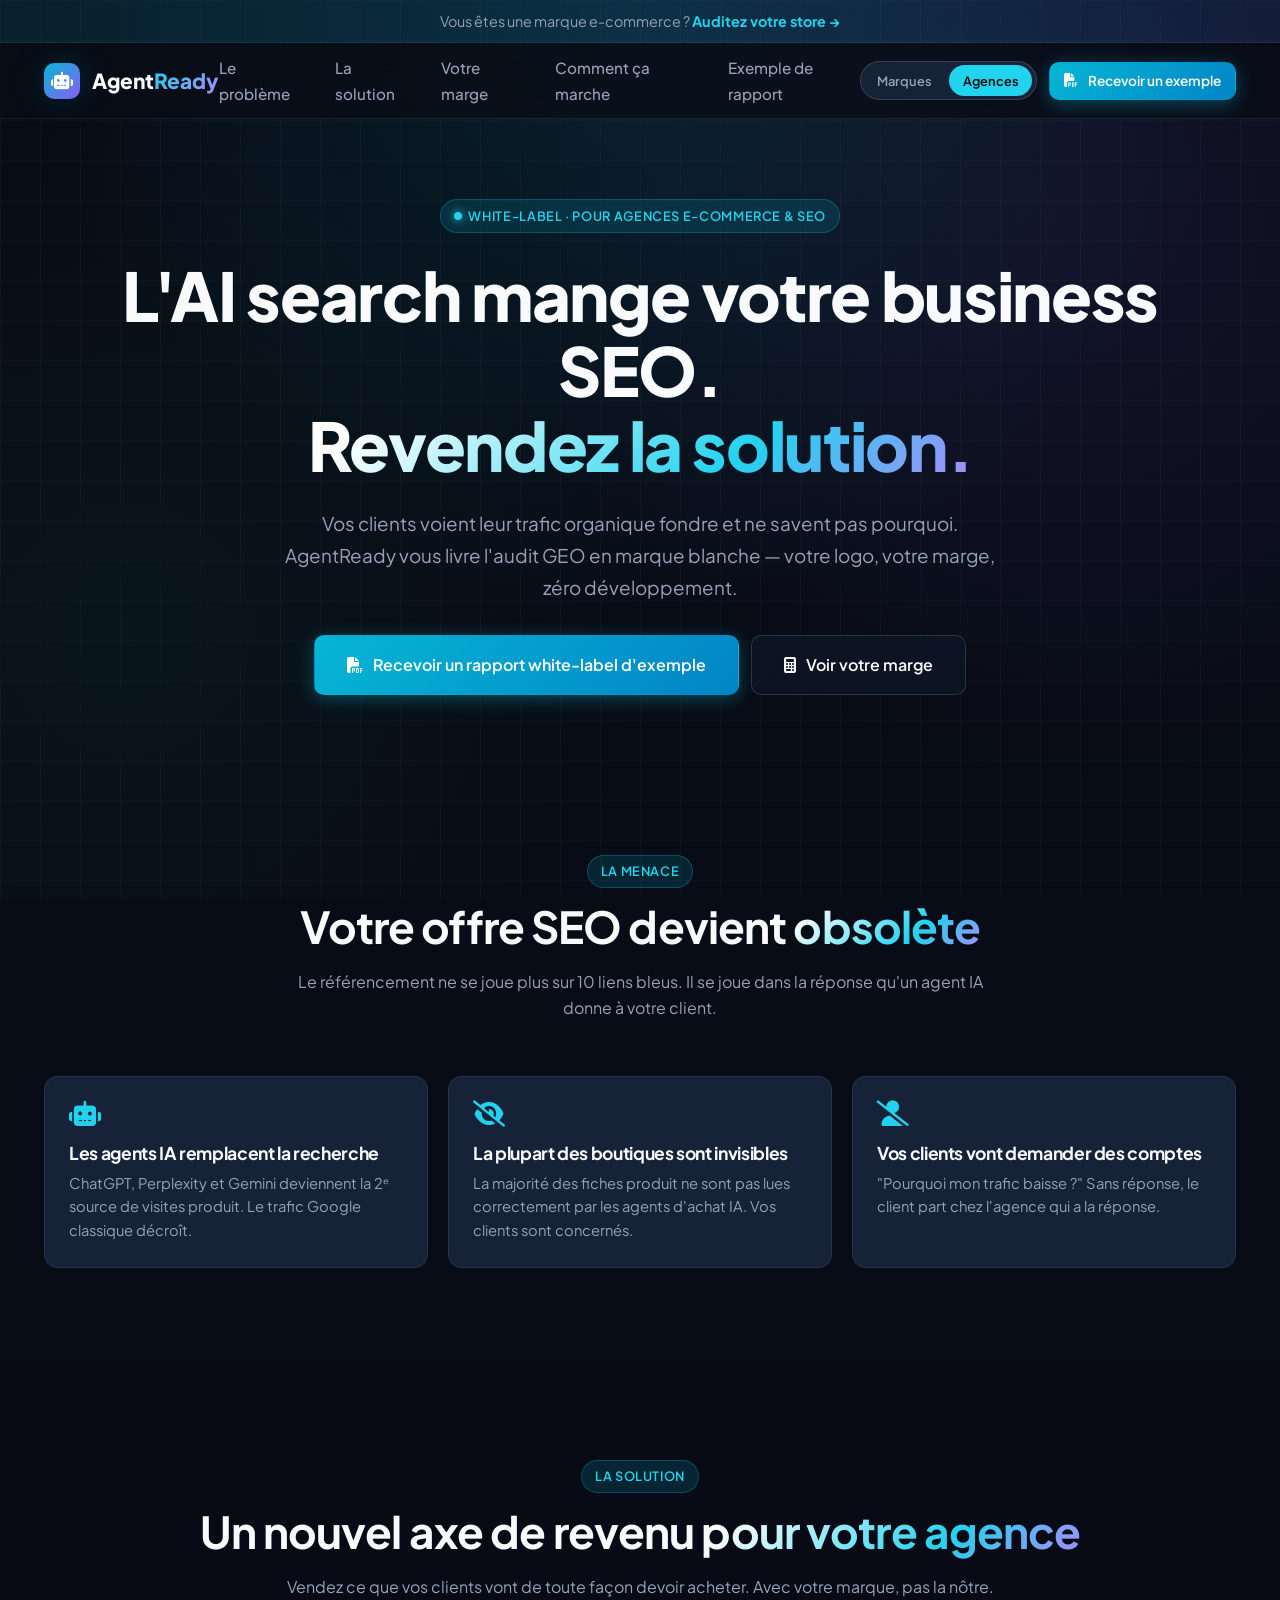
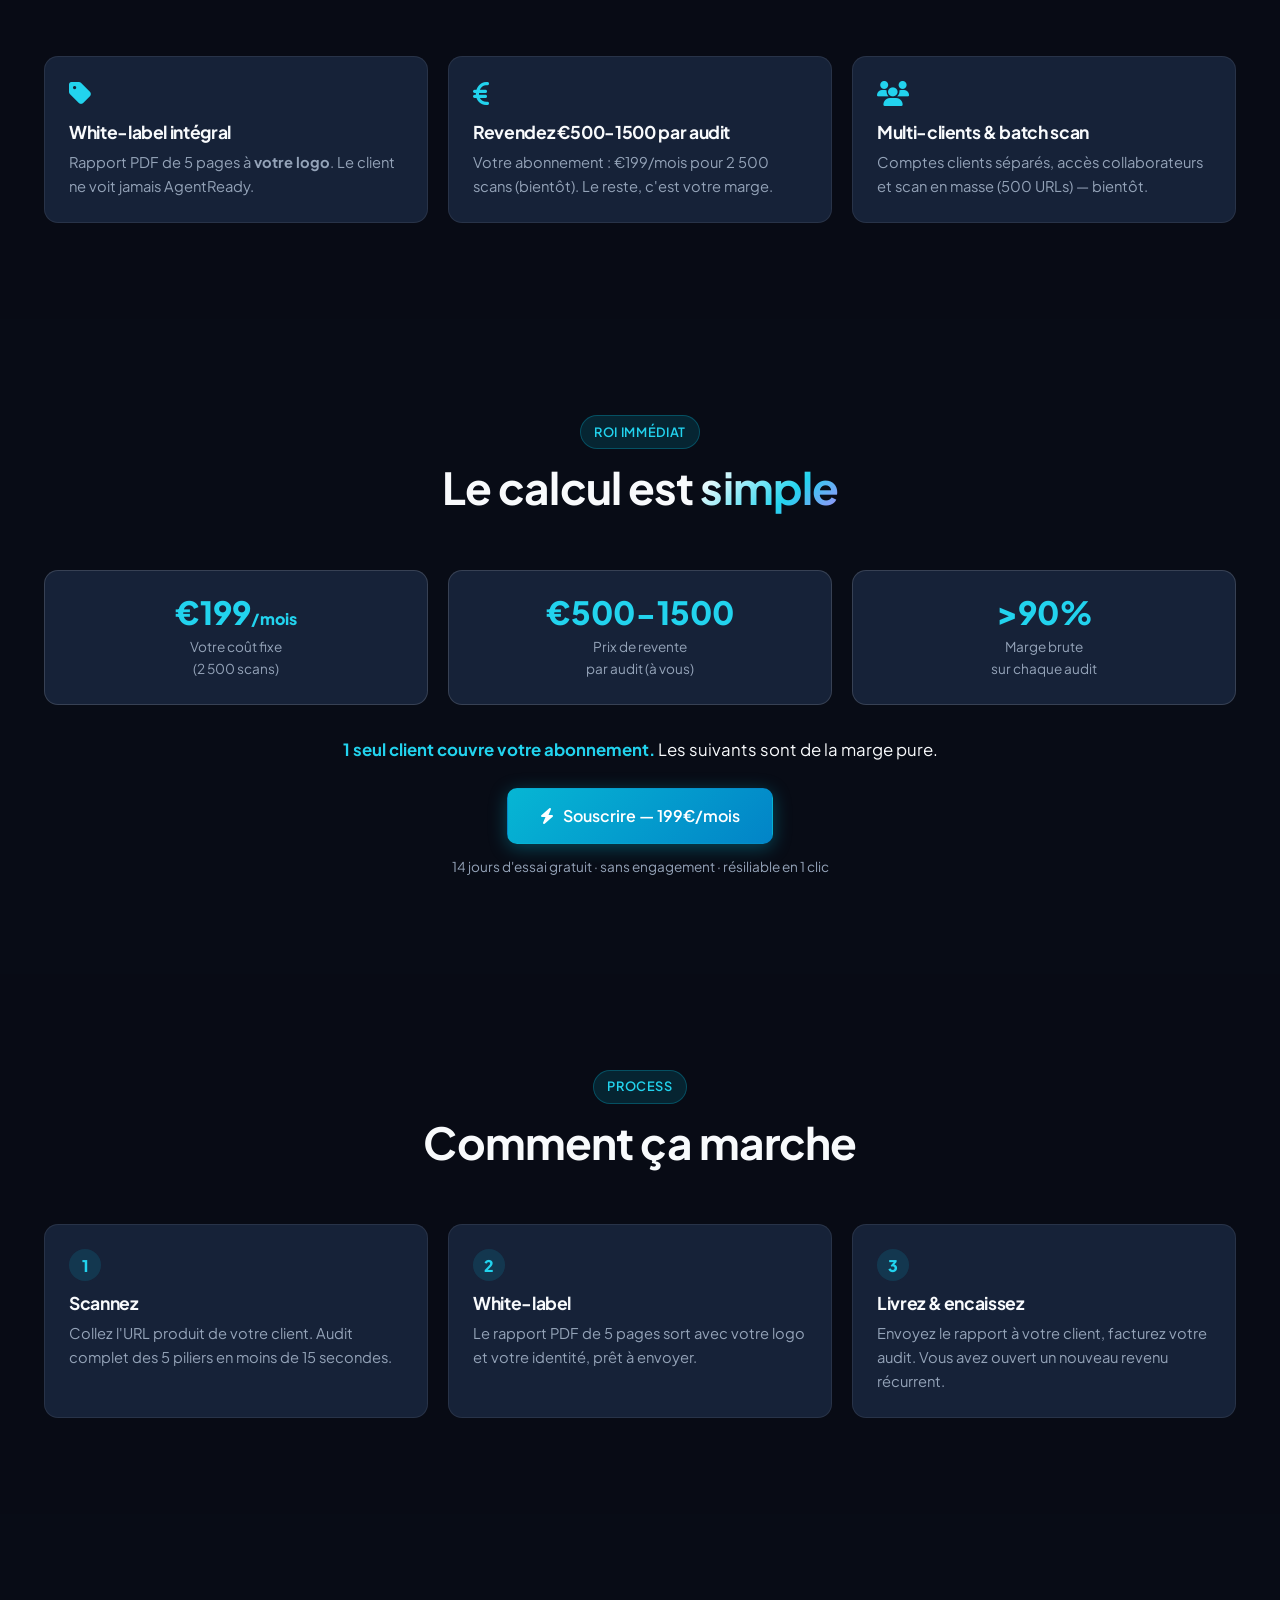
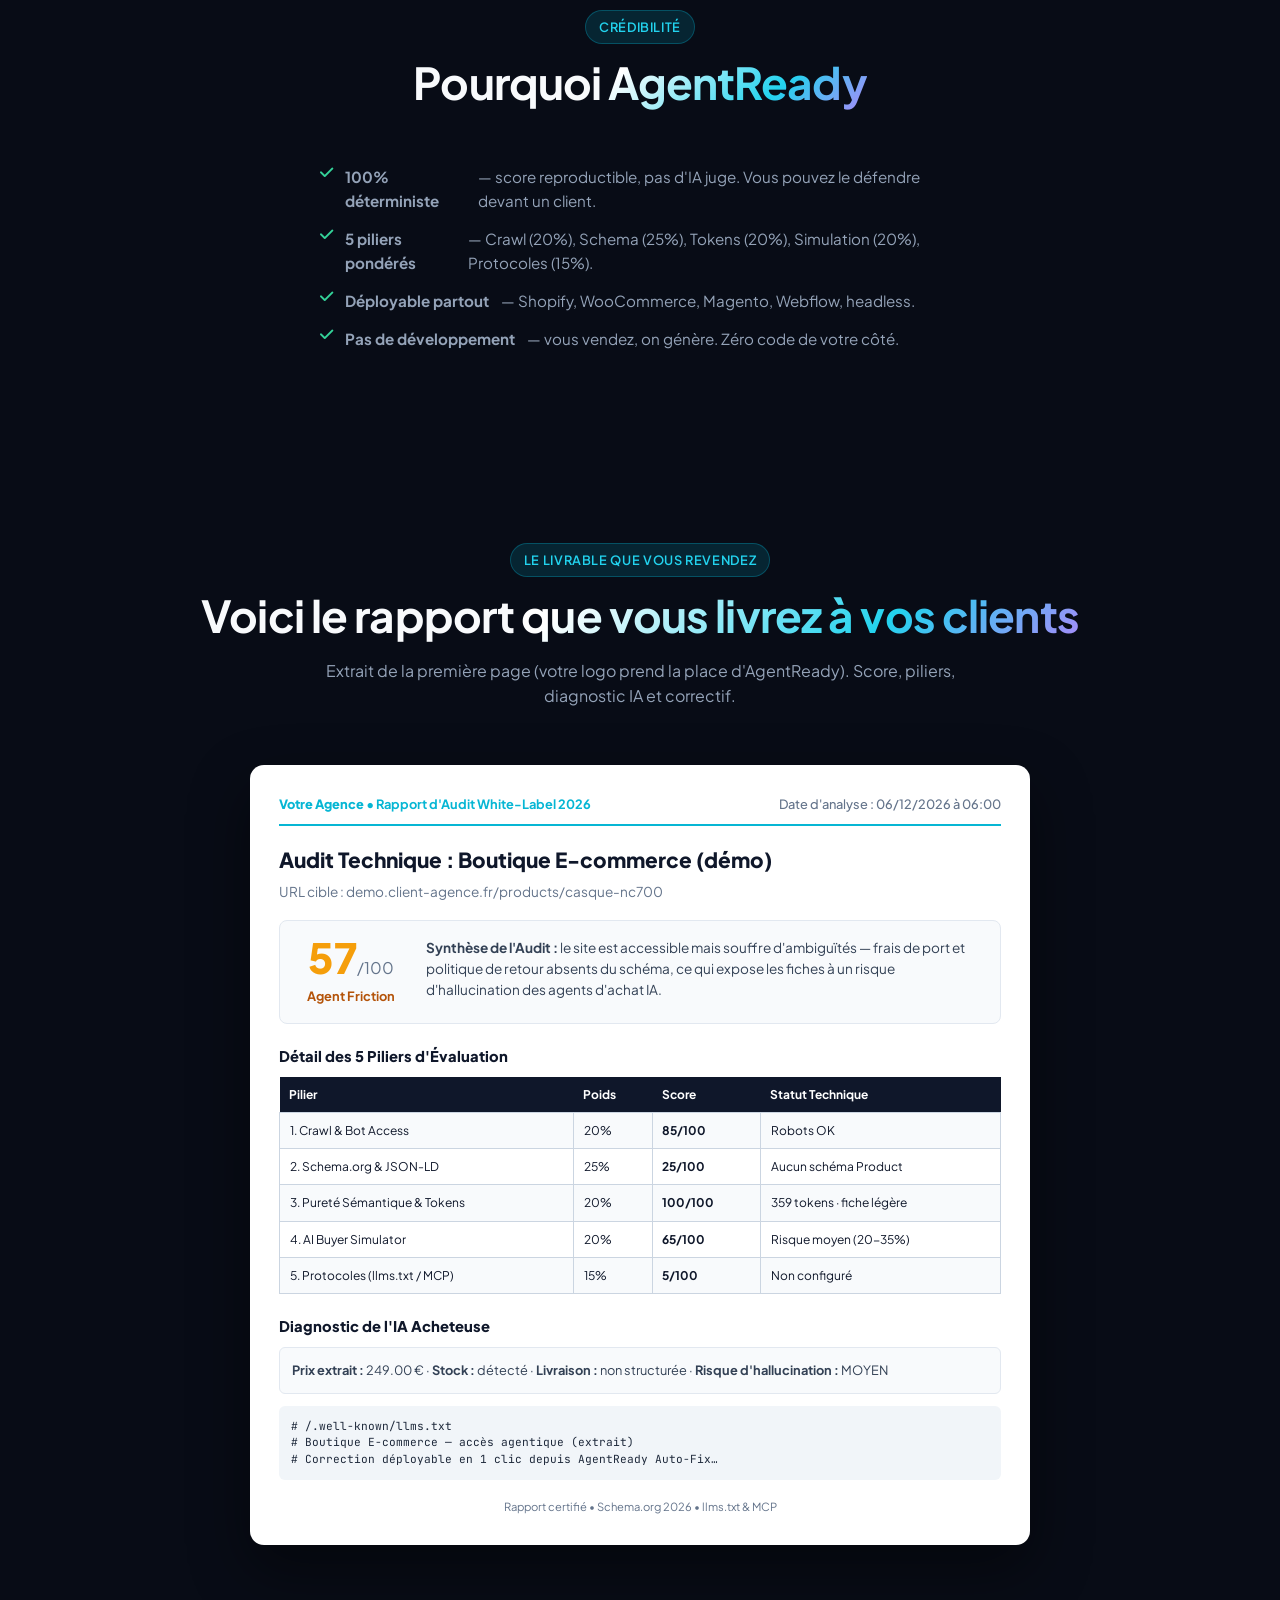
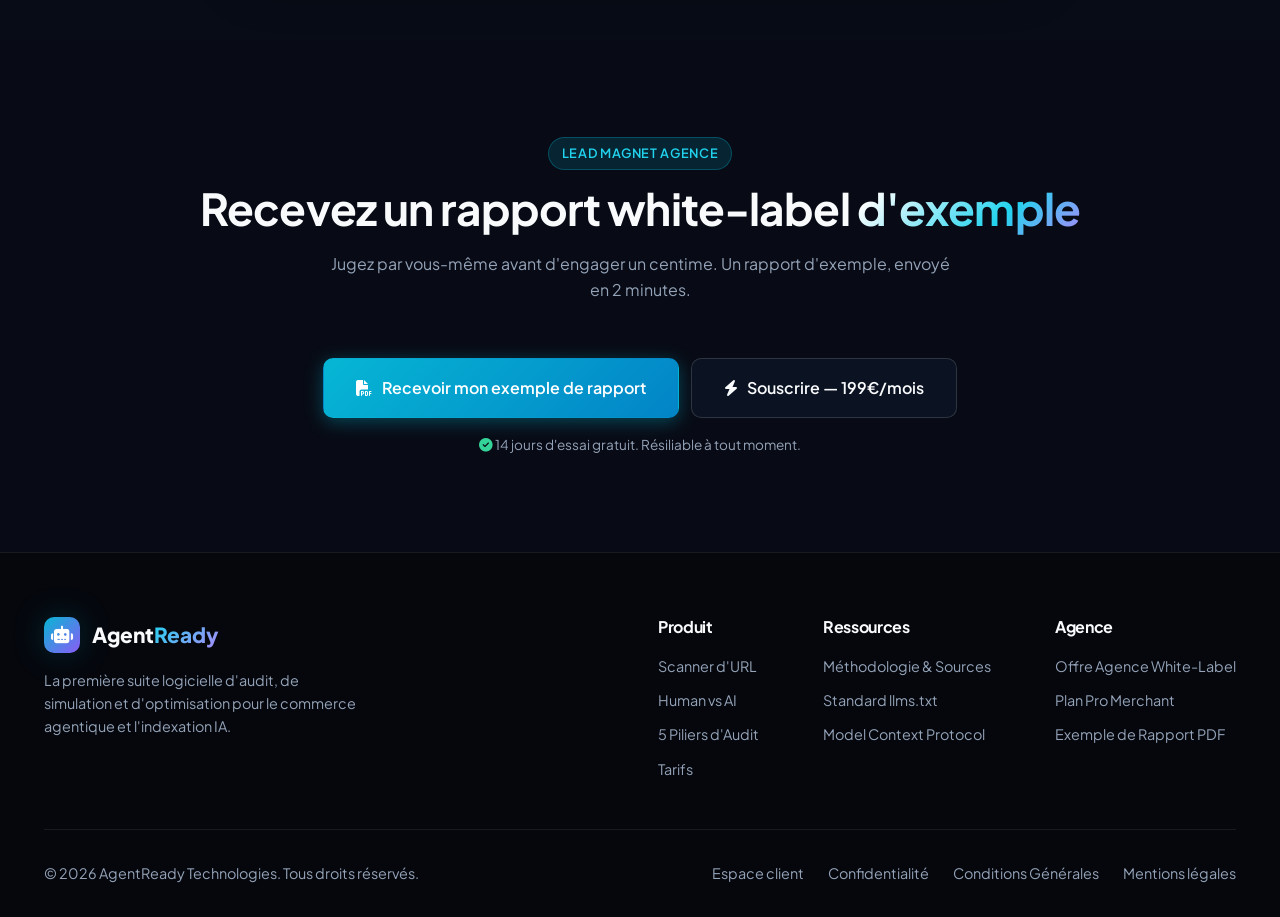
==== agencies.html @ 876ae9cd "fix(security): DASH_SECRET sans défaut en dur + garde 503 dashboard - Supprime le fallback 'agentrea" ====
<!DOCTYPE html>
<html lang="fr">
<head>
  <meta charset="UTF-8">
  <link rel="icon" type="image/svg+xml" href="/favicon.ico">
  <meta name="viewport" content="width=device-width, initial-scale=1.0">
  <title>AgentReady pour Agences 🤝 | Audit GEO White-Label à Revendre</title>
  <meta name="description" content="Revendez un audit GEO/AEO en marque blanche à vos clients e-commerce. Votre logo, votre marge. Répondez à la menace de l'AI search sur votre business SEO. 100% déterministe.">

  <!-- OpenGraph / Social -->
  <meta property="og:type" content="website">
  <meta property="og:title" content="AgentReady pour Agences | Audit GEO White-Label">
  <meta property="og:description" content="Un nouvel axe de revenu pour votre agence : l'audit GEO en marque blanche à revendre €500-1500 par client.">

  <!-- Preconnect & Fonts -->
  <link rel="preconnect" href="https://fonts.googleapis.com">
  <link rel="preconnect" href="https://fonts.gstatic.com" crossorigin>
  <link rel="preconnect" href="https://cdnjs.cloudflare.com">
  <link rel="preload" as="style" href="https://fonts.googleapis.com/css2?family=JetBrains+Mono:wght@400;500;600&family=Plus+Jakarta+Sans:wght@400;500;600;700;800&display=swap">
  <link rel="stylesheet" href="https://fonts.googleapis.com/css2?family=JetBrains+Mono:wght@400;500;600&family=Plus+Jakarta+Sans:wght@400;500;600;700;800&display=swap">

  <!-- FontAwesome -->
  <link rel="stylesheet" href="https://cdnjs.cloudflare.com/ajax/libs/font-awesome/6.5.1/css/all.min.css" crossorigin="anonymous">

  <!-- Stylesheets -->
  <link rel="stylesheet" href="css/design-system.css">
  <link rel="stylesheet" href="css/components.css">
  <link rel="stylesheet" href="css/animations.css">

  <!-- Analytics Plausible (mesure d'audience anonyme, sans cookie) — remplacez le domaine par le vôtre -->
  <script defer data-domain="agentready.io" src="https://plausible.io/js/script.js"></script>
</head>
<body>

  <div class="bg-grid-pattern" aria-hidden="true"></div>

  <!-- Cross banner -->
  <div class="cross-banner">
    Vous êtes une marque e-commerce ? <a href="/">Auditez votre store →</a>
  </div>

  <!-- ======================================================================
       NAVIGATION BAR
       ====================================================================== -->
  <header class="navbar">
    <div class="container">
      <a href="/" class="nav-brand">
        <div class="brand-icon">
          <i class="fas fa-robot"></i>
        </div>
        <span>Agent<span class="gradient-text-glow">Ready</span></span>
      </a>

      <nav>
        <ul class="nav-menu" id="main-nav-menu">
          <li><a href="#probleme" class="nav-link">Le problème</a></li>
          <li><a href="#solution" class="nav-link">La solution</a></li>
          <li><a href="#marge" class="nav-link">Votre marge</a></li>
          <li><a href="#comment" class="nav-link">Comment ça marche</a></li>
          <li><a href="#cta" class="nav-link">Exemple de rapport</a></li>
        </ul>
      </nav>

      <div class="nav-cta-group" style="display: flex; gap: 0.75rem; align-items: center;">
        <div class="audience-switch" aria-label="Changer d'audience">
          <a href="/">Marques</a>
          <a href="/agences" class="active">Agences</a>
        </div>
        <a href="#cta" class="btn btn-primary btn-sm">
          <i class="fas fa-file-pdf"></i> Recevoir un exemple
        </a>
      </div>
    </div>
  </header>

  <!-- ======================================================================
       HERO
       ====================================================================== -->
  <section class="section hero-section" id="top">
    <div class="container" style="text-align: center;">
      <div class="hero-pill-wrapper animate-fade-in">
        <span class="badge badge-cyan">
          <span class="pulse-dot"></span> White-Label · Pour Agences E-Commerce &amp; SEO
        </span>
      </div>

      <h1 class="hero-title animate-slide-up">
        L'AI search mange votre business SEO.<br>
        <span class="gradient-text">Revendez la solution.</span>
      </h1>

      <p class="lead animate-fade-in" style="max-width: 720px; margin-left: auto; margin-right: auto;">
        Vos clients voient leur trafic organique fondre et ne savent pas pourquoi. AgentReady vous livre l'audit GEO en marque blanche — votre logo, votre marge, zéro développement.
      </p>

      <div style="margin-top: 2rem; display: flex; justify-content: center; gap: 0.75rem; flex-wrap: wrap;">
        <a href="#cta" class="btn btn-primary btn-lg trigger-pdf-modal" style="font-size: 1rem; padding: 1rem 2rem;">
          <i class="fas fa-file-pdf"></i> Recevoir un rapport white-label d'exemple
        </a>
        <a href="#marge" class="btn btn-secondary btn-lg" style="font-size: 1rem; padding: 1rem 2rem;">
          <i class="fas fa-calculator"></i> Voir votre marge
        </a>
      </div>
    </div>
  </section>

  <!-- ======================================================================
       LE PROBLÈME
       ====================================================================== -->
  <section class="section" id="probleme">
    <div class="container">
      <div class="section-header">
        <span class="badge badge-cyan">La menace</span>
        <h2 class="section-title">Votre offre SEO devient <span class="gradient-text">obsolète</span></h2>
        <p class="section-subtitle" style="color: var(--text-secondary); max-width: 720px; margin-left: auto; margin-right: auto;">
          Le référencement ne se joue plus sur 10 liens bleus. Il se joue dans la réponse qu'un agent IA donne à votre client.
        </p>
      </div>

      <div class="steps-grid">
        <div class="step-card">
          <i class="fas fa-robot" style="font-size: 1.6rem; color: var(--cyan-400); margin-bottom: 1rem;"></i>
          <h3 style="font-size: 1.1rem; margin-bottom: 0.5rem;">Les agents IA remplacent la recherche</h3>
          <p style="color: var(--text-secondary); font-size: 0.92rem; line-height: 1.6;">ChatGPT, Perplexity et Gemini deviennent la 2ᵉ source de visites produit. Le trafic Google classique décroît.</p>
        </div>
        <div class="step-card">
          <i class="fas fa-eye-slash" style="font-size: 1.6rem; color: var(--cyan-400); margin-bottom: 1rem;"></i>
          <h3 style="font-size: 1.1rem; margin-bottom: 0.5rem;">La plupart des boutiques sont invisibles</h3>
          <p style="color: var(--text-secondary); font-size: 0.92rem; line-height: 1.6;">La majorité des fiches produit ne sont pas lues correctement par les agents d'achat IA. Vos clients sont concernés.</p>
        </div>
        <div class="step-card">
          <i class="fas fa-user-slash" style="font-size: 1.6rem; color: var(--cyan-400); margin-bottom: 1rem;"></i>
          <h3 style="font-size: 1.1rem; margin-bottom: 0.5rem;">Vos clients vont demander des comptes</h3>
          <p style="color: var(--text-secondary); font-size: 0.92rem; line-height: 1.6;">"Pourquoi mon trafic baisse ?" Sans réponse, le client part chez l'agence qui a la réponse.</p>
        </div>
      </div>
    </div>
  </section>

  <!-- ======================================================================
       LA SOLUTION
       ====================================================================== -->
  <section class="section" id="solution" style="background: rgba(8, 12, 22, 0.4);">
    <div class="container">
      <div class="section-header">
        <span class="badge badge-cyan">La solution</span>
        <h2 class="section-title">Un nouvel axe de revenu <span class="gradient-text">pour votre agence</span></h2>
        <p class="section-subtitle" style="color: var(--text-secondary); max-width: 720px; margin-left: auto; margin-right: auto;">
          Vendez ce que vos clients vont de toute façon devoir acheter. Avec votre marque, pas la nôtre.
        </p>
      </div>

      <div class="steps-grid">
        <div class="step-card">
          <i class="fas fa-tag" style="font-size: 1.6rem; color: var(--cyan-400); margin-bottom: 1rem;"></i>
          <h3 style="font-size: 1.1rem; margin-bottom: 0.5rem;">White-label intégral</h3>
          <p style="color: var(--text-secondary); font-size: 0.92rem; line-height: 1.6;">Rapport PDF de 5 pages à <strong>votre logo</strong>. Le client ne voit jamais AgentReady.</p>
        </div>
        <div class="step-card">
          <i class="fas fa-euro-sign" style="font-size: 1.6rem; color: var(--cyan-400); margin-bottom: 1rem;"></i>
          <h3 style="font-size: 1.1rem; margin-bottom: 0.5rem;">Revendez €500-1500 par audit</h3>
          <p style="color: var(--text-secondary); font-size: 0.92rem; line-height: 1.6;">Votre abonnement : €199/mois pour 2 500 scans (bientôt). Le reste, c'est votre marge.</p>
        </div>
        <div class="step-card">
          <i class="fas fa-users" style="font-size: 1.6rem; color: var(--cyan-400); margin-bottom: 1rem;"></i>
          <h3 style="font-size: 1.1rem; margin-bottom: 0.5rem;">Multi-clients &amp; batch scan</h3>
          <p style="color: var(--text-secondary); font-size: 0.92rem; line-height: 1.6;">Comptes clients séparés, accès collaborateurs et scan en masse (500 URLs) — bientôt.</p>
        </div>
      </div>
    </div>
  </section>

  <!-- ======================================================================
       VOTRE MARGE (calcul chiffré)
       ====================================================================== -->
  <section class="section" id="marge">
    <div class="container">
      <div class="section-header">
        <span class="badge badge-cyan">ROI immédiat</span>
        <h2 class="section-title">Le calcul est <span class="gradient-text">simple</span></h2>
      </div>

      <div class="margin-grid">
        <div class="margin-card">
          <div class="margin-value">€199<span style="font-size: 1rem;">/mois</span></div>
          <div class="margin-label">Votre coût fixe<br>(2 500 scans)</div>
        </div>
        <div class="margin-card">
          <div class="margin-value">€500-1500</div>
          <div class="margin-label">Prix de revente<br>par audit (à vous)</div>
        </div>
        <div class="margin-card">
          <div class="margin-value">&gt;90%</div>
          <div class="margin-label">Marge brute<br>sur chaque audit</div>
        </div>
      </div>

      <p style="text-align: center; margin-top: 2rem; font-size: 1.05rem; color: var(--text-primary);">
        <strong style="color: var(--cyan-400);">1 seul client couvre votre abonnement.</strong> Les suivants sont de la marge pure.
      </p>

      <div style="text-align: center; margin-top: 1.5rem;">
        <a href="https://buy.stripe.com/4gM8wQa0te9cdQQ3hpco004" class="btn btn-primary btn-lg" style="font-size: 1rem; padding: 0.9rem 2rem;">
          <i class="fas fa-bolt"></i> Souscrire — 199€/mois
        </a>
        <p style="color: var(--text-muted); font-size: 0.85rem; margin-top: 0.75rem;">14 jours d'essai gratuit · sans engagement · résiliable en 1 clic</p>
      </div>
    </div>
  </section>

  <!-- ======================================================================
       COMMENT ÇA MARCHE
       ====================================================================== -->
  <section class="section" id="comment" style="background: rgba(8, 12, 22, 0.4);">
    <div class="container">
      <div class="section-header">
        <span class="badge badge-cyan">Process</span>
        <h2 class="section-title">Comment ça marche</h2>
      </div>

      <div class="steps-grid">
        <div class="step-card">
          <div class="step-num">1</div>
          <h3 style="font-size: 1.1rem; margin-bottom: 0.5rem;">Scannez</h3>
          <p style="color: var(--text-secondary); font-size: 0.92rem; line-height: 1.6;">Collez l'URL produit de votre client. Audit complet des 5 piliers en moins de 15 secondes.</p>
        </div>
        <div class="step-card">
          <div class="step-num">2</div>
          <h3 style="font-size: 1.1rem; margin-bottom: 0.5rem;">White-label</h3>
          <p style="color: var(--text-secondary); font-size: 0.92rem; line-height: 1.6;">Le rapport PDF de 5 pages sort avec votre logo et votre identité, prêt à envoyer.</p>
        </div>
        <div class="step-card">
          <div class="step-num">3</div>
          <h3 style="font-size: 1.1rem; margin-bottom: 0.5rem;">Livrez &amp; encaissez</h3>
          <p style="color: var(--text-secondary); font-size: 0.92rem; line-height: 1.6;">Envoyez le rapport à votre client, facturez votre audit. Vous avez ouvert un nouveau revenu récurrent.</p>
        </div>
      </div>
    </div>
  </section>

  <!-- ======================================================================
       POURQUOI AGENTREADY
       ====================================================================== -->
  <section class="section" id="pourquoi">
    <div class="container">
      <div class="section-header">
        <span class="badge badge-cyan">Crédibilité</span>
        <h2 class="section-title">Pourquoi <span class="gradient-text">AgentReady</span></h2>
      </div>

      <ul class="pricing-features" style="max-width: 640px; margin: 0 auto; list-style: none;">
        <li class="included"><i class="fas fa-check"></i> <strong>100% déterministe</strong> — score reproductible, pas d'IA juge. Vous pouvez le défendre devant un client.</li>
        <li class="included"><i class="fas fa-check"></i> <strong>5 piliers pondérés</strong> — Crawl (20%), Schema (25%), Tokens (20%), Simulation (20%), Protocoles (15%).</li>
        <li class="included"><i class="fas fa-check"></i> <strong>Déployable partout</strong> — Shopify, WooCommerce, Magento, Webflow, headless.</li>
        <li class="included"><i class="fas fa-check"></i> <strong>Pas de développement</strong> — vous vendez, on génère. Zéro code de votre côté.</li>
      </ul>
    </div>
  </section>

  <!-- ======================================================================
       APERÇU DU RAPPORT (livrable à revendre)
       ====================================================================== -->
  <section class="section" id="apercu-rapport">
    <div class="container">
      <div class="section-header">
        <span class="badge badge-cyan">Le livrable que vous revendez</span>
        <h2 class="section-title">Voici le rapport <span class="gradient-text">que vous livrez à vos clients</span></h2>
        <p class="section-subtitle" style="color: var(--text-secondary); max-width: 680px; margin-left: auto; margin-right: auto;">
          Extrait de la première page (votre logo prend la place d'AgentReady). Score, piliers, diagnostic IA et correctif.
        </p>
      </div>

      <div class="report-preview">
        <div class="report-preview-head">
          <div><span style="font-weight: 800;">Votre Agence</span> • Rapport d'Audit White-Label 2026</div>
          <div class="date">Date d'analyse : <span class='report-date-dynamic'>—</span></div>
        </div>
        <div class="report-preview-rule"></div>
        <div class="report-preview-title">Audit Technique : Boutique E-commerce (démo)</div>
        <div class="report-preview-url">URL cible : demo.client-agence.fr/products/casque-nc700</div>

        <div class="report-preview-summary">
          <div class="report-score">
            <span class="report-score-num">57</span><span class="den">/100</span>
            <div class="report-score-status">Agent Friction</div>
          </div>
          <div class="report-summary-text">
            <b>Synthèse de l'Audit :</b> le site est accessible mais souffre d'ambiguïtés — frais de port et politique de retour absents du schéma, ce qui expose les fiches à un risque d'hallucination des agents d'achat IA.
          </div>
        </div>

        <div class="report-pillars-title">Détail des 5 Piliers d'Évaluation</div>
        <table class="report-pillars">
          <tr><th>Pilier</th><th>Poids</th><th>Score</th><th>Statut Technique</th></tr>
          <tr><td>1. Crawl &amp; Bot Access</td><td>20%</td><td><b>85/100</b></td><td>Robots OK</td></tr>
          <tr><td>2. Schema.org &amp; JSON-LD</td><td>25%</td><td><b>25/100</b></td><td>Aucun schéma Product</td></tr>
          <tr><td>3. Pureté Sémantique &amp; Tokens</td><td>20%</td><td><b>100/100</b></td><td>359 tokens · fiche légère</td></tr>
          <tr><td>4. AI Buyer Simulator</td><td>20%</td><td><b>65/100</b></td><td>Risque moyen (20-35%)</td></tr>
          <tr><td>5. Protocoles (llms.txt / MCP)</td><td>15%</td><td><b>5/100</b></td><td>Non configuré</td></tr>
        </table>

        <div class="report-diag-title">Diagnostic de l'IA Acheteuse</div>
        <div class="report-diag">
          <b>Prix extrait :</b> 249.00 € · <b>Stock :</b> détecté · <b>Livraison :</b> non structurée · <b>Risque d'hallucination :</b> MOYEN
        </div>

        <div class="report-llms"># /.well-known/llms.txt
# Boutique E-commerce — accès agentique (extrait)
# Correction déployable en 1 clic depuis AgentReady Auto-Fix…</div>

        <div class="report-preview-foot">Rapport certifié • Schema.org 2026 • llms.txt &amp; MCP</div>
      </div>
    </div>
  </section>

  <!-- ======================================================================
       CTA FINAL
       ====================================================================== -->
  <section class="section" id="cta" style="background: rgba(8, 12, 22, 0.4);">
    <div class="container" style="text-align: center;">
      <div class="section-header">
        <span class="badge badge-cyan">Lead magnet agence</span>
        <h2 class="section-title">Recevez un rapport white-label <span class="gradient-text">d'exemple</span></h2>
        <p class="section-subtitle" style="color: var(--text-secondary); max-width: 640px; margin-left: auto; margin-right: auto;">
          Jugez par vous-même avant d'engager un centime. Un rapport d'exemple, envoyé en 2 minutes.
        </p>
      </div>

      <div style="display: flex; justify-content: center; gap: 0.75rem; flex-wrap: wrap;">
        <button type="button" class="btn btn-primary btn-lg trigger-pdf-modal" style="font-size: 1rem; padding: 1rem 2rem;">
          <i class="fas fa-file-pdf"></i> Recevoir mon exemple de rapport
        </button>
        <a href="https://buy.stripe.com/4gM8wQa0te9cdQQ3hpco004" class="btn btn-secondary btn-lg" style="font-size: 1rem; padding: 1rem 2rem;">
          <i class="fas fa-bolt"></i> Souscrire — 199€/mois
        </a>
      </div>

      <p style="color: var(--text-muted); font-size: 0.85rem; margin-top: 1rem;">
        <i class="fas fa-check-circle" style="color: var(--emerald-400);"></i> 14 jours d'essai gratuit. Résiliable à tout moment.
      </p>
    </div>
  </section>

  <!-- ======================================================================
       FOOTER
       ====================================================================== -->
  <footer class="footer">
    <div class="container">
      <div class="footer-top">
        <div class="footer-brand">
          <div class="nav-brand">
            <div class="brand-icon">
              <i class="fas fa-robot"></i>
            </div>
            <span>Agent<span class="gradient-text-glow">Ready</span></span>
          </div>
          <p>
            La première suite logicielle d'audit, de simulation et d'optimisation pour le commerce agentique et l'indexation IA.
          </p>
        </div>

        <div class="footer-links-grid">
          <div class="footer-col">
            <h4>Produit</h4>
            <ul>
              <li><a href="/#scanner">Scanner d'URL</a></li>
              <li><a href="/#split-screen">Human vs AI</a></li>
              <li><a href="/#pillars">5 Piliers d'Audit</a></li>
              <li><a href="/#pricing">Tarifs</a></li>
            </ul>
          </div>

          <div class="footer-col">
            <h4>Ressources</h4>
            <ul>
              <li><a href="/methodologie">Méthodologie &amp; Sources</a></li>
              <li><a href="https://llmstxt.org/" target="_blank">Standard llms.txt</a></li>
              <li><a href="https://modelcontextprotocol.io/" target="_blank">Model Context Protocol</a></li>
            </ul>
          </div>

          <div class="footer-col">
            <h4>Agence</h4>
            <ul>
              <li><a href="/agences">Offre Agence White-Label</a></li>
              <li><a href="/#pricing">Plan Pro Merchant</a></li>
              <li><a href="#" class="trigger-pdf-modal">Exemple de Rapport PDF</a></li>
            </ul>
          </div>
        </div>
      </div>

      <div class="footer-bottom">
        <div>© 2026 AgentReady Technologies. Tous droits réservés.</div>
        <div style="display: flex; gap: 1.5rem;">
          <a href="/espace-client" style="color: var(--text-muted); text-decoration: none;">Espace client</a>
          <a href="/confidentialite" style="color: var(--text-muted); text-decoration: none;">Confidentialité</a>
          <a href="/cgu" style="color: var(--text-muted); text-decoration: none;">Conditions Générales</a>
          <a href="/mentions-legales" style="color: var(--text-muted); text-decoration: none;">Mentions légales</a>
        </div>
      </div>
    </div>
  </footer>

  <!-- ======================================================================
       LEAD CAPTURE MODAL (rapport white-label d'exemple)
       ====================================================================== -->
  <div class="modal-overlay" id="pdf-report-modal">
    <div class="modal-card">
      <button class="modal-close-btn" id="modal-close-x">&times;</button>

      <div id="modal-lead-form">
        <span class="badge badge-cyan" style="margin-bottom: 1rem;">Rapport White-Label d'exemple</span>
        <h3 style="font-size: 1.5rem; margin-bottom: 0.75rem;">Recevez votre rapport de démonstration</h3>
        <p style="color: var(--text-secondary); font-size: 0.95rem; margin-bottom: 1.75rem; line-height: 1.5;">
          Un audit GEO de 5 pages (exemple), pour que vous jugiez de la qualité avant d'engager quoi que ce soit.
        </p>

        <form id="agency-lead-form">
          <div style="margin-bottom: 1rem;">
            <label style="display: block; font-size: 0.85rem; color: var(--text-secondary); margin-bottom: 0.5rem;">Votre Email Professionnel</label>
            <input
              type="email"
              id="lead-email-input"
              required
              placeholder="vous@votre-agence.com"
              class="scanner-input"
              style="padding-left: 1.2rem;"
            >
          </div>

          <div style="margin-bottom: 1rem; display: flex; align-items: flex-start; gap: 0.5rem; text-align: left;">
            <input type="checkbox" id="lead-consent-input" style="margin-top: 0.2rem;">
            <label for="lead-consent-input" style="font-size: 0.8rem; color: var(--text-muted); cursor: pointer;">
              Recevez aussi mes 9 conseils d'optimisation GEO (gratuits, désinscription en 1 clic).
            </label>
          </div>

          <button type="submit" class="btn btn-primary" style="width: 100%; padding: 1rem; font-size: 1rem;">
            <i class="fas fa-file-pdf"></i> Générer mon rapport d'exemple
          </button>
        </form>

        <div style="font-size: 0.8rem; color: var(--text-muted); text-align: center; margin-top: 1rem;">
          <i class="fas fa-lock"></i> Aucune carte bancaire requise. Données 100% confidentielles.
        </div>
      </div>

      <div id="modal-success-state" style="display: none; text-align: center; padding: 1.5rem 0;">
        <div style="width: 64px; height: 64px; border-radius: 50%; background: rgba(16, 185, 129, 0.2); color: var(--emerald-400); display: flex; align-items: center; justify-content: center; font-size: 1.8rem; margin: 0 auto 1.25rem;">
          <i class="fas fa-check"></i>
        </div>
        <h3 style="font-size: 1.4rem; margin-bottom: 0.5rem;">Rapport en route !</h3>
        <p style="color: var(--text-secondary); font-size: 0.95rem; margin-bottom: 1.5rem;">
          Votre rapport white-label d'exemple vient d'être envoyé à <strong id="lead-sent-email" style="color: var(--cyan-400);">votre email</strong>.
        </p>
        <button type="button" class="btn btn-secondary" onclick="document.getElementById('pdf-report-modal').classList.remove('active')">
          Fermer la fenêtre
        </button>
      </div>
    </div>
  </div>

  <!-- Script autonome pour la modale lead (sans dépendre du scanner) -->
  <script>
  (function () {
    var modal = document.getElementById('pdf-report-modal');
    var openBtns = document.querySelectorAll('.trigger-pdf-modal');
    var closeBtn = document.getElementById('modal-close-x');
    var form = document.getElementById('agency-lead-form');
    var emailInput = document.getElementById('lead-email-input');
    var formContainer = document.getElementById('modal-lead-form');
    var success = document.getElementById('modal-success-state');

    if (!modal) return;

    function openModal(e) {
      if (e) e.preventDefault();
      modal.classList.add('active');
      document.body.style.overflow = 'hidden';
      if (formContainer) formContainer.style.display = 'block';
      if (success) success.style.display = 'none';
    }
    function closeModal() {
      modal.classList.remove('active');
      document.body.style.overflow = '';
    }

    openBtns.forEach(function (b) { b.addEventListener('click', openModal); });
    if (closeBtn) closeBtn.addEventListener('click', closeModal);
    modal.addEventListener('click', function (e) { if (e.target === modal) closeModal(); });

    if (form) {
      form.addEventListener('submit', async function (e) {
        e.preventDefault();
        var email = emailInput ? emailInput.value.trim() : '';
        if (!email) return;

        var consentInput = document.getElementById('lead-consent-input');
        var consent = consentInput ? consentInput.checked : false;

        var btn = form.querySelector('button[type="submit"]');
        var orig = btn.innerHTML;
        btn.disabled = true;
        btn.innerHTML = '<i class="fas fa-spinner fa-spin"></i> Génération...';

        var auditData = {
          domain: 'demo.client-agence.fr',
          name: 'Boutique E-commerce (démo)',
          score: 78,
          statusLabel: 'AGENT READY',
          statusBadgeClass: 'badge-ready',
          pillars: {
            crawl: { score: 90, status: 'Optimisé' },
            schema: { score: 85, status: 'Complet' },
            tokens: { score: 70, status: 'Correct' },
            simulator: { score: 75, status: 'Fiable' },
            proto: { score: 60, status: 'Partiel' }
          },
          summary: 'Audit white-label de démonstration AgentReady.'
        };

        try {
          var res = await fetch('/api/report/pdf', {
            method: 'POST',
            headers: { 'Content-Type': 'application/json' },
            body: JSON.stringify({ email: email, auditData: auditData, consent: consent })
          });
          if (!res.ok) throw new Error('HTTP ' + res.status);

          var blob = await res.blob();
          var url = URL.createObjectURL(blob);
          var a = document.createElement('a');
          a.href = url;
          a.download = 'AgentReady-Audit-WhiteLabel-Demo.pdf';
          document.body.appendChild(a);
          a.click();
          setTimeout(function () { URL.revokeObjectURL(url); a.remove(); }, 1000);

          if (formContainer) formContainer.style.display = 'none';
          if (success) {
            success.style.display = 'block';
            var sp = document.getElementById('lead-sent-email');
            if (sp) sp.textContent = email;
          }
        } catch (err) {
          alert('Échec de génération : ' + err.message);
        } finally {
          btn.disabled = false;
          btn.innerHTML = orig;
        }
      });
    }
  })();
  </script>
<script>
  (function() {
    var d = new Date();
    var dateStr = d.toLocaleDateString('fr-FR', {day:'2-digit',month:'2-digit',year:'numeric'}) + ' à ' + d.toLocaleTimeString('fr-FR', {hour:'2-digit',minute:'2-digit'});
    document.querySelectorAll('.report-date-dynamic').forEach(function(el){ el.textContent = dateStr; });
  })();
</script>
</body>
</html>
---- css/design-system.css ----
/* ==========================================================================
   AGENTREADY DESIGN SYSTEM - Core Tokens & Foundations
   ========================================================================== */

/* Google Fonts loaded asynchronously via <link rel="stylesheet"> in HTML head */

:root {
  /* Color Palette - Dark & Vibrant Accents */
  --bg-darkest: #05070d;
  --bg-primary: #080c16;
  --bg-surface: #0f172a;
  --bg-surface-elevated: #162238;
  --bg-surface-hover: #1e2e4a;
  
  /* Text & Sémantique */
  --text-primary: #f8fafc;
  --text-secondary: #94a3b8;
  --text-muted: #94a3b8; /* Enhanced contrast: > 5.5:1 against #080c16 (WCAG AA compliant) */
  --text-inverse: #020617;
  
  /* Accents & Gradients */
  --cyan-400: #22d3ee;
  --cyan-500: #06b6d4;
  --cyan-glow: rgba(6, 182, 212, 0.35);
  
  --violet-400: #a78bfa;
  --violet-500: #8b5cf6;
  --violet-glow: rgba(139, 92, 246, 0.35);
  
  --emerald-400: #34d399;
  --emerald-500: #10b981;
  --emerald-glow: rgba(16, 185, 129, 0.3);
  
  --amber-400: #fbbf24;
  --amber-500: #f59e0b;
  --amber-glow: rgba(245, 158, 11, 0.3);
  
  --rose-400: #fb7185;
  --rose-500: #f43f5e;
  --rose-glow: rgba(244, 63, 94, 0.3);

  /* Status Tokens */
  --status-ready: var(--emerald-500);
  --status-friction: var(--amber-500);
  --status-blind: var(--rose-500);

  /* Glassmorphism & Borders */
  --border-subtle: rgba(255, 255, 255, 0.08);
  --border-medium: rgba(255, 255, 255, 0.14);
  --border-bright: rgba(255, 255, 255, 0.25);
  --glass-bg: rgba(15, 23, 42, 0.65);
  --glass-bg-card: rgba(22, 34, 56, 0.55);
  --glass-blur: blur(16px);
  
  /* Radii */
  --radius-sm: 6px;
  --radius-md: 10px;
  --radius-lg: 16px;
  --radius-xl: 24px;
  --radius-full: 9999px;

  /* Typography */
  --font-sans: 'Plus Jakarta Sans', -apple-system, BlinkMacSystemFont, 'Segoe UI', Roboto, sans-serif;
  --font-mono: 'JetBrains Mono', monospace;

  /* Shadows */
  --shadow-sm: 0 2px 8px rgba(0, 0, 0, 0.4);
  --shadow-md: 0 8px 24px -4px rgba(0, 0, 0, 0.5);
  --shadow-lg: 0 20px 40px -8px rgba(0, 0, 0, 0.7);
  --shadow-neon-cyan: 0 0 35px -5px var(--cyan-glow);
  --shadow-neon-violet: 0 0 35px -5px var(--violet-glow);

  /* Transitions */
  --transition-fast: 0.15s cubic-bezier(0.4, 0, 0.2, 1);
  --transition-normal: 0.25s cubic-bezier(0.4, 0, 0.2, 1);
  --transition-slow: 0.45s cubic-bezier(0.16, 1, 0.3, 1);
}

/* Base resets & box-sizing */
*, *::before, *::after {
  box-sizing: border-box;
  margin: 0;
  padding: 0;
}

html {
  font-family: var(--font-sans);
  background-color: var(--bg-primary);
  color: var(--text-primary);
  scroll-behavior: smooth;
  text-rendering: optimizeLegibility;
  -webkit-font-smoothing: antialiased;
  -moz-osx-font-smoothing: grayscale;
}

body {
  min-height: 100vh;
  overflow-x: hidden;
  background-image: 
    radial-gradient(circle at 50% 0%, rgba(6, 182, 212, 0.12) 0%, transparent 55%),
    radial-gradient(circle at 85% 25%, rgba(139, 92, 246, 0.08) 0%, transparent 45%),
    radial-gradient(circle at 10% 70%, rgba(16, 185, 129, 0.05) 0%, transparent 40%);
  background-attachment: fixed;
  line-height: 1.6;
}

/* Background Grid Pattern */
.bg-grid-pattern {
  position: absolute;
  inset: 0;
  background-size: 40px 40px;
  background-image: 
    linear-gradient(to right, rgba(255, 255, 255, 0.02) 1px, transparent 1px),
    linear-gradient(to bottom, rgba(255, 255, 255, 0.02) 1px, transparent 1px);
  pointer-events: none;
  z-index: 0;
}

/* Container */
.container {
  width: 100%;
  max-width: 1240px;
  margin-inline: auto;
  padding-inline: 1.5rem;
  position: relative;
  z-index: 1;
}

/* Typography Utilities */
h1, h2, h3, h4, h5, h6 {
  color: var(--text-primary);
  font-weight: 700;
  line-height: 1.2;
  letter-spacing: -0.02em;
}

.gradient-text {
  background: linear-gradient(135deg, #ffffff 10%, var(--cyan-400) 65%, var(--violet-400) 100%);
  -webkit-background-clip: text;
  -webkit-text-fill-color: transparent;
}

.gradient-text-glow {
  background: linear-gradient(135deg, var(--cyan-400) 0%, var(--violet-400) 100%);
  -webkit-background-clip: text;
  -webkit-text-fill-color: transparent;
}

p.lead {
  font-size: 1.18rem;
  color: var(--text-secondary);
  max-width: 680px;
  margin-inline: auto;
  line-height: 1.7;
}

/* Buttons */
.btn {
  display: inline-flex;
  align-items: center;
  justify-content: center;
  gap: 0.6rem;
  font-family: var(--font-sans);
  font-size: 0.95rem;
  font-weight: 600;
  padding: 0.75rem 1.4rem;
  border-radius: var(--radius-md);
  border: 1px solid transparent;
  cursor: pointer;
  text-decoration: none;
  transition: all var(--transition-normal);
  white-space: nowrap;
}

.btn-primary {
  background: linear-gradient(135deg, var(--cyan-500) 0%, #0284c7 100%);
  color: #ffffff;
  box-shadow: 0 4px 18px var(--cyan-glow);
}

.btn-primary:hover {
  transform: translateY(-2px);
  box-shadow: 0 8px 26px rgba(6, 182, 212, 0.55);
  filter: brightness(1.1);
}

.btn-secondary {
  background: var(--glass-bg);
  backdrop-filter: var(--glass-blur);
  color: var(--text-primary);
  border-color: var(--border-medium);
}

.btn-secondary:hover {
  background: var(--bg-surface-elevated);
  border-color: var(--cyan-400);
  transform: translateY(-2px);
}

.btn-sm {
  padding: 0.45rem 0.9rem;
  font-size: 0.85rem;
}

/* Badges */
.badge {
  display: inline-flex;
  align-items: center;
  gap: 0.4rem;
  padding: 0.35rem 0.8rem;
  border-radius: var(--radius-full);
  font-size: 0.8rem;
  font-weight: 600;
  text-transform: uppercase;
  letter-spacing: 0.05em;
}

.badge-cyan {
  background: rgba(6, 182, 212, 0.15);
  color: var(--cyan-400);
  border: 1px solid rgba(6, 182, 212, 0.3);
}

.badge-ready {
  background: rgba(16, 185, 129, 0.15);
  color: var(--emerald-400);
  border: 1px solid rgba(16, 185, 129, 0.3);
}

.badge-friction {
  background: rgba(245, 158, 11, 0.15);
  color: var(--amber-400);
  border: 1px solid rgba(245, 158, 11, 0.3);
}

.badge-blind {
  background: rgba(244, 63, 94, 0.15);
  color: var(--rose-400);
  border: 1px solid rgba(244, 63, 94, 0.3);
}

/* Pulse Dot */
.pulse-dot {
  width: 8px;
  height: 8px;
  border-radius: 50%;
  background: currentColor;
  box-shadow: 0 0 10px currentColor;
  animation: pulseDot 2s infinite ease-in-out;
}

@keyframes pulseDot {
  0%, 100% { opacity: 1; transform: scale(1); }
  50% { opacity: 0.4; transform: scale(0.85); }
}

/* Section Wrapper */
.section {
  padding: 6rem 0;
  position: relative;
}

.section-header {
  text-align: center;
  margin-bottom: 3.5rem;
}

.section-title {
  font-size: clamp(2rem, 3.5vw, 2.75rem);
  margin-top: 0.75rem;
  margin-bottom: 1rem;
}

/* Custom Scrollbar */
::-webkit-scrollbar {
  width: 8px;
  height: 8px;
}
::-webkit-scrollbar-track {
  background: var(--bg-darkest);
}
::-webkit-scrollbar-thumb {
  background: var(--bg-surface-elevated);
  border-radius: var(--radius-full);
}
::-webkit-scrollbar-thumb:hover {
  background: var(--cyan-500);
}
---- css/components.css ----
/* ==========================================================================
   AGENTREADY COMPONENTS - Modern UI Elements
   ========================================================================== */

/* --------------------------------------------------------------------------
   1. NAVBAR
   -------------------------------------------------------------------------- */
.navbar {
  position: sticky;
  top: 0;
  width: 100%;
  height: 76px;
  display: flex;
  align-items: center;
  background: rgba(8, 12, 22, 0.75);
  backdrop-filter: var(--glass-blur);
  border-bottom: 1px solid var(--border-subtle);
  z-index: 100;
  transition: all var(--transition-normal);
}

.navbar .container {
  display: flex;
  align-items: center;
  justify-content: space-between;
}

.nav-brand {
  display: flex;
  align-items: center;
  gap: 0.75rem;
  text-decoration: none;
  font-weight: 800;
  font-size: 1.3rem;
  color: var(--text-primary);
}

.brand-icon {
  width: 36px;
  height: 36px;
  border-radius: var(--radius-md);
  background: linear-gradient(135deg, var(--cyan-500), var(--violet-500));
  display: flex;
  align-items: center;
  justify-content: center;
  color: #fff;
  font-size: 1.1rem;
  box-shadow: var(--shadow-neon-cyan);
}

.nav-menu {
  display: flex;
  align-items: center;
  gap: 2rem;
  list-style: none;
}

.nav-link {
  color: var(--text-secondary);
  text-decoration: none;
  font-size: 0.95rem;
  font-weight: 500;
  transition: color var(--transition-fast);
}

.nav-link:hover {
  color: var(--cyan-400);
}

.nav-cta-group {
  display: flex;
  align-items: center;
  gap: 1rem;
}

.nav-toggle {
  display: none;
  background: transparent;
  border: 1px solid var(--border-medium);
  color: var(--text-primary);
  font-size: 1.15rem;
  padding: 0.45rem 0.75rem;
  border-radius: var(--radius-md);
  cursor: pointer;
  transition: all var(--transition-fast);
}

.nav-toggle:hover {
  background: var(--bg-surface-elevated);
  border-color: var(--cyan-400);
}

@media (max-width: 900px) {
  .nav-toggle {
    display: block;
  }
  .nav-menu {
    display: none;
    position: absolute;
    top: 76px;
    left: 0;
    width: 100%;
    flex-direction: column;
    align-items: flex-start;
    background: rgba(8, 12, 22, 0.98);
    backdrop-filter: var(--glass-blur);
    border-bottom: 1px solid var(--border-medium);
    padding: 1.5rem 2rem;
    gap: 1.25rem;
    box-shadow: var(--shadow-lg);
    z-index: 99;
  }
  .nav-menu.mobile-open {
    display: flex;
  }
  .nav-cta-group {
    display: none;
  }
  .nav-menu.mobile-open .mobile-cta-row {
    display: flex;
    gap: 0.75rem;
    width: 100%;
    margin-top: 0.75rem;
    padding-top: 1rem;
    border-top: 1px solid var(--border-subtle);
  }
}

/* --------------------------------------------------------------------------
   2. HERO SECTION & SCANNER
   -------------------------------------------------------------------------- */
.hero-section {
  padding-top: 5rem;
  padding-bottom: 4rem;
  text-align: center;
  position: relative;
}

.hero-pill-wrapper {
  margin-bottom: 1.5rem;
}

.hero-title {
  font-size: clamp(2.5rem, 5.5vw, 4.2rem);
  font-weight: 800;
  line-height: 1.12;
  margin-bottom: 1.5rem;
}

/* The Scanner Box */
.scanner-card {
  margin: 3rem auto 0;
  max-width: 860px;
  background: var(--glass-bg);
  backdrop-filter: var(--glass-blur);
  border: 1px solid var(--border-medium);
  border-radius: var(--radius-xl);
  padding: 2rem;
  box-shadow: var(--shadow-lg), 0 0 60px -20px var(--cyan-glow);
  position: relative;
  overflow: hidden;
}

.scanner-card::before {
  content: '';
  position: absolute;
  top: 0;
  left: 0;
  right: 0;
  height: 2px;
  background: linear-gradient(90deg, transparent, var(--cyan-400), var(--violet-400), transparent);
}

.scanner-form {
  display: flex;
  flex-wrap: wrap;
  gap: 0.75rem;
  margin-bottom: 1.25rem;
}

.scanner-input-wrapper {
  flex: 1;
  position: relative;
  display: flex;
  align-items: center;
}

.scanner-input-icon {
  position: absolute;
  left: 1.2rem;
  color: var(--text-muted);
  font-size: 1.1rem;
  pointer-events: none;
}

.scanner-input {
  width: 100%;
  padding: 1.1rem 1.2rem 1.1rem 3.2rem;
  background: var(--bg-darkest);
  border: 1px solid var(--border-medium);
  border-radius: var(--radius-md);
  color: var(--text-primary);
  font-family: var(--font-sans);
  font-size: 1.05rem;
  outline: none;
  transition: all var(--transition-fast);
}

.scanner-input:focus {
  border-color: var(--cyan-400);
  box-shadow: 0 0 0 3px rgba(6, 182, 212, 0.2);
}

.scanner-btn {
  padding-inline: 1.8rem;
  font-size: 1.05rem;
}

/* Preset chips */
.preset-chips {
  display: flex;
  align-items: center;
  justify-content: center;
  flex-wrap: wrap;
  gap: 0.6rem;
  font-size: 0.85rem;
  color: var(--text-muted);
}

.preset-chip {
  background: var(--bg-surface);
  border: 1px solid var(--border-subtle);
  color: var(--text-secondary);
  padding: 0.35rem 0.75rem;
  border-radius: var(--radius-full);
  cursor: pointer;
  transition: all var(--transition-fast);
}

.preset-chip:hover {
  background: var(--bg-surface-elevated);
  border-color: var(--cyan-500);
  color: var(--text-primary);
  transform: translateY(-1px);
}

/* Live Scan Progress Animation State */
.scan-progress-box {
  display: none;
  margin-top: 1.75rem;
  padding: 1.25rem;
  background: var(--bg-darkest);
  border: 1px solid var(--border-subtle);
  border-radius: var(--radius-md);
  text-align: left;
}

.scan-progress-header {
  display: flex;
  justify-content: space-between;
  margin-bottom: 0.6rem;
  font-size: 0.88rem;
  font-weight: 600;
  color: var(--cyan-400);
}

.scan-progress-bar-bg {
  width: 100%;
  height: 6px;
  background: var(--bg-surface-elevated);
  border-radius: var(--radius-full);
  overflow: hidden;
  margin-bottom: 1rem;
}

.scan-progress-bar-fill {
  width: 0%;
  height: 100%;
  background: linear-gradient(90deg, var(--cyan-500), var(--violet-500));
  border-radius: var(--radius-full);
  transition: width 0.3s ease;
}

.scan-steps-list {
  display: grid;
  grid-template-columns: repeat(auto-fit, minmax(180px, 1fr));
  gap: 0.5rem;
  font-size: 0.82rem;
  color: var(--text-muted);
  list-style: none;
}

.scan-step-item {
  display: flex;
  align-items: center;
  gap: 0.5rem;
  transition: color var(--transition-fast);
}

.scan-step-item.active {
  color: var(--cyan-400);
  font-weight: 600;
}

.scan-step-item.done {
  color: var(--emerald-400);
}

/* --------------------------------------------------------------------------
   3. RESULT AUDIT DASHBOARD (Dynamic Showcase)
   -------------------------------------------------------------------------- */
.audit-results-card {
  margin-top: 2rem;
  background: var(--glass-bg-card);
  border: 1px solid var(--border-medium);
  border-radius: var(--radius-lg);
  padding: 2rem;
  text-align: left;
  display: none;
  animation: fadeIn 0.4s ease-out forwards;
}

.audit-results-card.active {
  display: block;
}

.audit-header-flex {
  display: flex;
  align-items: center;
  justify-content: space-between;
  flex-wrap: wrap;
  gap: 1.5rem;
  padding-bottom: 1.5rem;
  border-bottom: 1px solid var(--border-subtle);
  margin-bottom: 1.5rem;
}

.store-info h3 {
  font-size: 1.4rem;
  margin-bottom: 0.25rem;
}

.store-url-badge {
  font-family: var(--font-mono);
  font-size: 0.85rem;
  color: var(--cyan-400);
}

.gauge-wrapper {
  display: flex;
  align-items: center;
  gap: 1.25rem;
}

.gauge-svg-container {
  position: relative;
  width: 96px;
  height: 96px;
}

.gauge-circle-bg {
  fill: none;
  stroke: var(--bg-surface-elevated);
  stroke-width: 8;
}

.gauge-circle-fill {
  fill: none;
  stroke-width: 8;
  stroke-linecap: round;
  stroke: var(--emerald-500);
  transform: rotate(-90deg);
  transform-origin: 50% 50%;
  stroke-dasharray: 251.2;
  stroke-dashoffset: 251.2;
  transition: stroke-dashoffset 1.2s cubic-bezier(0.16, 1, 0.3, 1), stroke 0.4s;
}

.gauge-score-text {
  position: absolute;
  inset: 0;
  display: flex;
  flex-direction: column;
  align-items: center;
  justify-content: center;
  font-family: var(--font-sans);
  font-weight: 800;
  font-size: 1.6rem;
  line-height: 1;
  color: var(--text-primary);
}

.gauge-max {
  font-size: 0.7rem;
  color: var(--text-muted);
}

/* 5 Pillars Mini-Cards in Audit Result */
.pillars-mini-grid {
  display: grid;
  grid-template-columns: repeat(auto-fit, minmax(180px, 1fr));
  gap: 1rem;
  margin-bottom: 1.75rem;
}

.pillar-mini-card {
  background: var(--bg-surface);
  border: 1px solid var(--border-subtle);
  border-radius: var(--radius-md);
  padding: 1rem;
  transition: all var(--transition-fast);
}

.pillar-mini-card:hover {
  border-color: var(--border-medium);
  transform: translateY(-2px);
}

.pillar-mini-title {
  font-size: 0.8rem;
  color: var(--text-muted);
  text-transform: uppercase;
  margin-bottom: 0.4rem;
}

.pillar-mini-score {
  font-size: 1.3rem;
  font-weight: 700;
  display: flex;
  align-items: center;
  justify-content: space-between;
}

/* Actions in result card */
.audit-actions {
  display: flex;
  align-items: center;
  justify-content: space-between;
  flex-wrap: wrap;
  gap: 1rem;
  padding-top: 1rem;
  border-top: 1px solid var(--border-subtle);
}

/* --------------------------------------------------------------------------
   4. SPLIT-SCREEN COMPARATOR (Human vs AI View)
   -------------------------------------------------------------------------- */
.comparator-section {
  background: linear-gradient(180deg, transparent 0%, rgba(15, 23, 42, 0.5) 50%, transparent 100%);
}

.split-viewer-container {
  position: relative;
  width: 100%;
  height: 580px;
  background: var(--bg-darkest);
  border: 1px solid var(--border-bright);
  border-radius: var(--radius-xl);
  overflow: hidden;
  box-shadow: var(--shadow-lg);
  user-select: none;
}

/* The two sides */
.viewer-side {
  position: absolute;
  top: 0;
  bottom: 0;
  width: 100%;
  overflow: hidden;
}

.viewer-human {
  left: 0;
  z-index: 1;
}

.viewer-ai {
  left: 0;
  width: 50%;
  z-index: 2;
  border-right: 2px solid var(--cyan-400);
  background: #04060a;
  box-shadow: 5px 0 25px rgba(6, 182, 212, 0.4);
}

/* Internal full-width canvas */
.viewer-content-human, .viewer-content-ai {
  position: absolute;
  top: 0;
  left: 0;
  width: var(--slider-width, 100%);
  max-width: 1200px;
  height: 100%;
  padding: 2rem;
}

/* Human View Mockup */
.human-store-mockup {
  display: flex;
  gap: 2rem;
  align-items: center;
  height: 100%;
  max-width: 100%;
}

.human-product-img {
  width: 380px;
  max-width: 45%;
  height: auto;
  aspect-ratio: 1;
  border-radius: var(--radius-lg);
  object-fit: cover;
  border: 1px solid var(--border-medium);
  box-shadow: 0 10px 30px rgba(0, 0, 0, 0.6);
}

.human-product-details {
  flex: 1;
}

.human-brand {
  font-size: 0.9rem;
  color: var(--cyan-400);
  font-weight: 700;
  text-transform: uppercase;
  letter-spacing: 0.05em;
  margin-bottom: 0.5rem;
}

.human-title {
  font-size: 2.2rem;
  margin-bottom: 0.75rem;
}

.human-price {
  font-size: 2rem;
  font-weight: 800;
  color: #ffffff;
  margin-bottom: 1.25rem;
  display: flex;
  align-items: baseline;
  gap: 0.75rem;
}

.human-reviews {
  display: flex;
  align-items: center;
  gap: 0.5rem;
  color: var(--amber-400);
  margin-bottom: 1.25rem;
  font-size: 0.95rem;
}

.human-btn-buy {
  background: linear-gradient(135deg, #22c55e, #16a34a);
  color: #fff;
  font-size: 1.1rem;
  padding: 1rem 2rem;
  border-radius: var(--radius-md);
  border: none;
  font-weight: 700;
  box-shadow: 0 4px 20px rgba(34, 197, 94, 0.4);
}

/* AI View Mockup */
.ai-store-mockup {
  height: 100%;
  display: flex;
  flex-direction: column;
  gap: 1rem;
  font-family: var(--font-mono);
  max-width: 1100px;
}

.ai-terminal-header {
  display: flex;
  align-items: center;
  justify-content: space-between;
  padding: 0.75rem 1.25rem;
  background: var(--bg-surface);
  border: 1px solid var(--border-subtle);
  border-radius: var(--radius-md);
  font-size: 0.85rem;
  color: var(--cyan-400);
}

.ai-raw-stream {
  flex: 1;
  background: #020408;
  border: 1px solid rgba(6, 182, 212, 0.2);
  border-radius: var(--radius-md);
  padding: 1.25rem;
  font-size: 0.85rem;
  line-height: 1.6;
  color: #a5f3fc;
  overflow-y: auto;
}

.ai-tag-missing {
  background: rgba(244, 63, 94, 0.2);
  color: var(--rose-400);
  padding: 0.15rem 0.4rem;
  border-radius: 4px;
  border: 1px solid rgba(244, 63, 94, 0.4);
}

.ai-tag-ok {
  background: rgba(16, 185, 129, 0.2);
  color: var(--emerald-400);
  padding: 0.15rem 0.4rem;
  border-radius: 4px;
  border: 1px solid rgba(16, 185, 129, 0.4);
}

.ai-metric-bar {
  display: flex;
  gap: 1rem;
  background: var(--bg-surface-elevated);
  padding: 0.75rem 1rem;
  border-radius: var(--radius-md);
  font-size: 0.8rem;
}

/* Slider Handle */
.split-slider-handle {
  position: absolute;
  top: 0;
  bottom: 0;
  left: 50%;
  width: 4px;
  background: var(--cyan-400);
  cursor: ew-resize;
  z-index: 10;
  display: flex;
  align-items: center;
  justify-content: center;
  transform: translateX(-50%);
  outline: none;
}

.split-slider-handle:focus-visible .handle-button {
  outline: 3px solid var(--cyan-400);
  outline-offset: 4px;
  transform: scale(1.15);
  box-shadow: 0 0 35px var(--cyan-400);
}

.split-mobile-toggle {
  display: none;
  justify-content: center;
  gap: 0.5rem;
  margin-bottom: 1.25rem;
}

.split-mobile-toggle .btn {
  padding: 0.45rem 0.9rem;
  font-size: 0.82rem;
  border-radius: var(--radius-full);
}

.split-mobile-toggle .btn.active {
  background: linear-gradient(135deg, var(--cyan-500), #0284c7);
  color: #ffffff;
  border-color: var(--cyan-400);
  box-shadow: 0 2px 10px var(--cyan-glow);
}

.handle-button {
  width: 44px;
  height: 44px;
  border-radius: 50%;
  background: var(--cyan-500);
  color: #fff;
  border: 3px solid #080c16;
  box-shadow: 0 0 20px var(--cyan-400);
  display: flex;
  align-items: center;
  justify-content: center;
  font-size: 1.1rem;
  user-select: none;
  transition: transform var(--transition-fast), box-shadow var(--transition-fast);
}

.handle-button:hover {
  transform: scale(1.1);
  box-shadow: 0 0 30px var(--cyan-300);
}

.handle-button.is-auto-animating {
  animation: handleGlowPulse 2.5s ease-in-out infinite;
}

@keyframes handleGlowPulse {
  0%, 100% {
    box-shadow: 0 0 15px var(--cyan-400);
  }
  50% {
    box-shadow: 0 0 35px var(--cyan-300), 0 0 55px rgba(6, 182, 212, 0.45);
  }
}

.viewer-label {
  position: absolute;
  bottom: 1.5rem;
  padding: 0.45rem 1rem;
  border-radius: var(--radius-full);
  font-size: 0.85rem;
  font-weight: 700;
  letter-spacing: 0.05em;
  z-index: 15;
  pointer-events: none;
}

.viewer-label-human {
  right: 1.5rem;
  background: rgba(15, 23, 42, 0.85);
  color: #ffffff;
  border: 1px solid var(--border-medium);
}

.viewer-label-ai {
  left: 1.5rem;
  background: rgba(6, 182, 212, 0.2);
  color: var(--cyan-400);
  border: 1px solid rgba(6, 182, 212, 0.4);
}

/* --------------------------------------------------------------------------
   5. THE 5 PILLARS GRID
   -------------------------------------------------------------------------- */
.pillars-grid {
  display: grid;
  grid-template-columns: repeat(auto-fit, minmax(320px, 1fr));
  gap: 1.75rem;
}

.pillar-card {
  background: var(--glass-bg-card);
  backdrop-filter: var(--glass-blur);
  border: 1px solid var(--border-subtle);
  border-radius: var(--radius-lg);
  padding: 2rem;
  position: relative;
  transition: all var(--transition-normal);
  display: flex;
  flex-direction: column;
}

.pillar-card:hover {
  border-color: var(--border-bright);
  transform: translateY(-4px);
  box-shadow: var(--shadow-md);
}

.pillar-card-top {
  display: flex;
  align-items: center;
  justify-content: space-between;
  margin-bottom: 1.25rem;
}

.pillar-icon-box {
  width: 48px;
  height: 48px;
  border-radius: var(--radius-md);
  background: var(--bg-surface-elevated);
  display: flex;
  align-items: center;
  justify-content: center;
  font-size: 1.4rem;
  color: var(--cyan-400);
  border: 1px solid var(--border-subtle);
}

.pillar-weight-badge {
  font-size: 0.82rem;
  font-weight: 700;
  color: var(--violet-400);
  background: rgba(139, 92, 246, 0.15);
  border: 1px solid rgba(139, 92, 246, 0.3);
  padding: 0.25rem 0.65rem;
  border-radius: var(--radius-full);
}

.pillar-title {
  font-size: 1.25rem;
  margin-bottom: 0.75rem;
}

.pillar-desc {
  font-size: 0.95rem;
  color: var(--text-secondary);
  line-height: 1.6;
  margin-bottom: 1.25rem;
  flex: 1;
}

.pillar-checklist {
  list-style: none;
  font-size: 0.85rem;
  color: var(--text-muted);
  display: flex;
  flex-direction: column;
  gap: 0.5rem;
  padding-top: 1rem;
  border-top: 1px solid var(--border-subtle);
}

.pillar-checklist li {
  display: flex;
  align-items: center;
  gap: 0.5rem;
}

.pillar-checklist li i {
  color: var(--cyan-400);
}

/* --------------------------------------------------------------------------
   6. AI BUYER SIMULATOR SHOWCASE
   -------------------------------------------------------------------------- */
.simulator-box {
  background: var(--bg-darkest);
  border: 1px solid var(--border-medium);
  border-radius: var(--radius-xl);
  overflow: hidden;
  box-shadow: var(--shadow-lg);
}

.sim-nav-pills {
  display: flex;
  background: var(--bg-surface);
  border-bottom: 1px solid var(--border-subtle);
  overflow-x: auto;
}

.sim-pill {
  padding: 1rem 1.5rem;
  background: transparent;
  border: none;
  color: var(--text-secondary);
  font-family: var(--font-sans);
  font-size: 0.95rem;
  font-weight: 600;
  cursor: pointer;
  border-bottom: 2px solid transparent;
  transition: all var(--transition-fast);
  white-space: nowrap;
}

.sim-pill.active {
  color: var(--cyan-400);
  background: rgba(6, 182, 212, 0.06);
  border-bottom-color: var(--cyan-400);
}

.sim-content-grid {
  display: grid;
  grid-template-columns: 1fr 1fr;
  min-height: 380px;
}

@media (max-width: 768px) {
  .sim-content-grid {
    grid-template-columns: 1fr;
  }
}

.sim-panel {
  padding: 2rem;
}

.sim-panel-standard {
  background: rgba(15, 23, 42, 0.4);
  border-right: 1px solid var(--border-subtle);
}

.sim-panel-agentready {
  background: rgba(6, 182, 212, 0.03);
}

.sim-panel-header {
  display: flex;
  align-items: center;
  justify-content: space-between;
  margin-bottom: 1.5rem;
}

.sim-chat-bubble {
  background: var(--bg-surface-elevated);
  border-radius: var(--radius-lg);
  padding: 1.25rem;
  margin-bottom: 1rem;
  font-size: 0.95rem;
  line-height: 1.6;
}

.sim-chat-bubble.user {
  background: var(--bg-surface);
  border: 1px solid var(--border-subtle);
  color: var(--text-primary);
}

.sim-chat-bubble.ai-fail {
  border: 1px solid rgba(244, 63, 94, 0.3);
  background: rgba(244, 63, 94, 0.05);
  color: #fecdd3;
}

.sim-chat-bubble.ai-success {
  border: 1px solid rgba(16, 185, 129, 0.3);
  background: rgba(16, 185, 129, 0.05);
  color: #a7f3d0;
}

/* --------------------------------------------------------------------------
   7. AUTO-FIX & PROTOCOL CODE GENERATOR
   -------------------------------------------------------------------------- */
.code-generator-wrapper {
  background: #05070d;
  border: 1px solid var(--border-bright);
  border-radius: var(--radius-xl);
  overflow: hidden;
  box-shadow: var(--shadow-lg);
}

.code-tabs-header {
  display: flex;
  align-items: center;
  justify-content: space-between;
  padding: 0.75rem 1.5rem;
  background: var(--bg-surface);
  border-bottom: 1px solid var(--border-subtle);
}

.code-tabs-list {
  display: flex;
  gap: 0.5rem;
}

.code-tab-btn {
  background: transparent;
  border: 1px solid transparent;
  padding: 0.5rem 1rem;
  border-radius: var(--radius-sm);
  color: var(--text-muted);
  font-family: var(--font-mono);
  font-size: 0.85rem;
  cursor: pointer;
  transition: all var(--transition-fast);
}

.code-tab-btn.active {
  background: var(--bg-darkest);
  border-color: var(--border-medium);
  color: var(--cyan-400);
}

.code-actions {
  display: flex;
  gap: 0.5rem;
}

.code-view-container {
  padding: 1.5rem;
  max-height: 420px;
  overflow-y: auto;
  font-family: var(--font-mono);
  font-size: 0.88rem;
  line-height: 1.7;
  color: #cbd5e1;
}

pre code {
  font-family: inherit;
}

/* Syntax highlight simulation */
.hl-key { color: #38bdf8; }
.hl-str { color: #34d399; }
.hl-num { color: #f59e0b; }
.hl-comment { color: #64748b; font-style: italic; }

/* --------------------------------------------------------------------------
   8. PRICING SECTION
   -------------------------------------------------------------------------- */
.pricing-grid {
  display: grid;
  grid-template-columns: repeat(auto-fit, minmax(300px, 1fr));
  gap: 2rem;
  align-items: stretch;
}

.pricing-card {
  background: var(--glass-bg-card);
  backdrop-filter: var(--glass-blur);
  border: 1px solid var(--border-medium);
  border-radius: var(--radius-xl);
  padding: 2.5rem 2rem;
  display: flex;
  flex-direction: column;
  position: relative;
  transition: all var(--transition-normal);
}

.pricing-card:hover {
  transform: translateY(-6px);
  border-color: var(--border-bright);
  box-shadow: var(--shadow-lg);
}

.pricing-card.featured {
  border-color: var(--cyan-500);
  box-shadow: 0 0 40px -10px var(--cyan-glow);
  background: rgba(14, 28, 48, 0.7);
}

.pricing-badge-popular {
  position: absolute;
  top: -14px;
  left: 50%;
  transform: translateX(-50%);
  background: linear-gradient(135deg, var(--cyan-500), var(--violet-500));
  color: #ffffff;
  padding: 0.35rem 1.2rem;
  border-radius: var(--radius-full);
  font-size: 0.75rem;
  font-weight: 700;
  letter-spacing: 0.08em;
  text-transform: uppercase;
}

.pricing-price {
  font-size: 3rem;
  font-weight: 800;
  margin: 1.25rem 0 0.5rem;
  display: flex;
  align-items: baseline;
  gap: 0.4rem;
}

.pricing-period {
  font-size: 1rem;
  color: var(--text-muted);
  font-weight: 500;
}

.pricing-features {
  list-style: none;
  margin: 2rem 0;
  display: flex;
  flex-direction: column;
  gap: 0.85rem;
  font-size: 0.95rem;
  flex: 1;
}

.pricing-features li {
  display: flex;
  align-items: flex-start;
  gap: 0.75rem;
  color: var(--text-secondary);
}

.pricing-features li.included i {
  color: var(--emerald-400);
}

.pricing-features li.excluded {
  color: var(--text-muted);
  opacity: 0.5;
}

/* --------------------------------------------------------------------------
   9. MODAL LEAD CAPTURE (PDF AUDIT)
   -------------------------------------------------------------------------- */
.modal-overlay {
  position: fixed;
  inset: 0;
  background: rgba(2, 6, 15, 0.85);
  backdrop-filter: blur(12px);
  z-index: 1000;
  display: none;
  align-items: center;
  justify-content: center;
  padding: 1.5rem;
}

.modal-overlay.active {
  display: flex;
  animation: fadeIn 0.25s ease-out;
}

.modal-card {
  background: var(--bg-surface);
  border: 1px solid var(--border-bright);
  border-radius: var(--radius-xl);
  max-width: 540px;
  width: 100%;
  padding: 2.5rem;
  position: relative;
  box-shadow: var(--shadow-lg), 0 0 50px -10px var(--cyan-glow);
}

.modal-close-btn {
  position: absolute;
  top: 1.25rem;
  right: 1.25rem;
  background: transparent;
  border: none;
  color: var(--text-muted);
  font-size: 1.5rem;
  cursor: pointer;
  transition: color var(--transition-fast);
}

.modal-close-btn:hover {
  color: var(--text-primary);
}

/* --------------------------------------------------------------------------
   10. FOOTER
   -------------------------------------------------------------------------- */
.footer {
  border-top: 1px solid var(--border-subtle);
  padding: 4rem 0 2rem;
  background: var(--bg-darkest);
  color: var(--text-muted);
  font-size: 0.9rem;
}

.footer-top {
  display: flex;
  justify-content: space-between;
  flex-wrap: wrap;
  gap: 3rem;
  margin-bottom: 3rem;
}

.footer-brand p {
  max-width: 320px;
  margin-top: 1rem;
  line-height: 1.6;
}

.footer-links-grid {
  display: flex;
  gap: 4rem;
  flex-wrap: wrap;
}

.footer-col h4 {
  color: var(--text-primary);
  font-size: 1rem;
  margin-bottom: 1.2rem;
}

.footer-col ul {
  list-style: none;
  display: flex;
  flex-direction: column;
  gap: 0.7rem;
}

.footer-col a {
  color: var(--text-muted);
  text-decoration: none;
  transition: color var(--transition-fast);
}

.footer-col a:hover {
  color: var(--cyan-400);
}

.footer-bottom {
  padding-top: 2rem;
  border-top: 1px solid var(--border-subtle);
  display: flex;
  justify-content: space-between;
  align-items: center;
  flex-wrap: wrap;
  gap: 1rem;
}

/* --------------------------------------------------------------------------
   NEW V1 COMMANDO: WHAT'S BROKEN & INLINE BEFORE/AFTER AUTO-FIX
   -------------------------------------------------------------------------- */
.scanner-subtext {
  margin-top: 0.75rem;
  font-size: 0.85rem;
  color: var(--text-muted);
  display: flex;
  align-items: center;
  justify-content: center;
  gap: 0.5rem;
}

.whats-broken-container {
  background: rgba(239, 68, 68, 0.06);
  border: 1px solid rgba(239, 68, 68, 0.25);
  border-radius: var(--radius-md);
  padding: 1.25rem 1.5rem;
  margin-bottom: 1.75rem;
  box-shadow: 0 4px 20px rgba(239, 68, 68, 0.08);
}

.whats-broken-header {
  display: flex;
  align-items: center;
  justify-content: space-between;
  flex-wrap: wrap;
  gap: 0.75rem;
  margin-bottom: 1rem;
  padding-bottom: 0.75rem;
  border-bottom: 1px solid rgba(239, 68, 68, 0.15);
}

.whats-broken-subtitle {
  font-size: 0.85rem;
  color: var(--rose-400);
  font-weight: 600;
}

.whats-broken-list {
  display: flex;
  flex-direction: column;
  gap: 0.85rem;
}

.whats-broken-item {
  display: flex;
  align-items: flex-start;
  gap: 0.85rem;
  padding: 0.75rem 1rem;
  background: rgba(15, 23, 42, 0.6);
  border: 1px solid rgba(239, 68, 68, 0.2);
  border-radius: var(--radius-sm);
}

.whats-broken-item.warning {
  border-color: rgba(245, 158, 11, 0.3);
  background: rgba(245, 158, 11, 0.05);
}

.whats-broken-item.info {
  border-color: rgba(56, 189, 248, 0.3);
  background: rgba(56, 189, 248, 0.05);
}

.whats-broken-icon {
  font-size: 1.1rem;
  margin-top: 0.15rem;
  flex-shrink: 0;
}

.whats-broken-content {
  flex: 1;
}

.whats-broken-title {
  font-size: 0.92rem;
  font-weight: 700;
  color: #fff;
  margin-bottom: 0.2rem;
}

.whats-broken-impact {
  font-size: 0.84rem;
  color: var(--text-secondary);
  line-height: 1.45;
}

/* Inline Auto-Fix Card (Before / After) */
.inline-autofix-card {
  background: var(--bg-surface-elevated);
  border: 1px solid var(--border-medium);
  border-radius: var(--radius-md);
  margin-bottom: 1.75rem;
  overflow: hidden;
}

.autofix-header-bar {
  display: flex;
  align-items: center;
  justify-content: space-between;
  flex-wrap: wrap;
  gap: 1rem;
  padding: 1rem 1.25rem;
  background: rgba(13, 20, 36, 0.95);
  border-bottom: 1px solid var(--border-subtle);
}

.autofix-tab-pills {
  display: flex;
  gap: 0.4rem;
  background: var(--bg-darkest);
  padding: 0.25rem;
  border-radius: var(--radius-full);
  border: 1px solid var(--border-subtle);
}

.autofix-tab-btn {
  background: transparent;
  border: none;
  color: var(--text-muted);
  padding: 0.35rem 0.85rem;
  border-radius: var(--radius-full);
  font-size: 0.82rem;
  font-weight: 600;
  cursor: pointer;
  display: flex;
  align-items: center;
  gap: 0.4rem;
  transition: all var(--transition-fast);
}

.autofix-tab-btn:hover {
  color: #fff;
}

.autofix-tab-btn.active {
  background: var(--bg-surface-elevated);
  color: #fff;
  box-shadow: var(--shadow-sm);
}

.autofix-tab-btn.active.before-mode {
  background: rgba(239, 68, 68, 0.2);
  color: var(--rose-400);
}

.autofix-tab-btn.active.after-mode {
  background: rgba(16, 185, 129, 0.2);
  color: var(--emerald-400);
}

.autofix-code-preview {
  padding: 1.25rem;
  background: #060911;
  max-height: 260px;
  overflow-y: auto;
  font-family: var(--font-mono);
  font-size: 0.82rem;
  line-height: 1.6;
}

.autofix-code-preview pre {
  margin: 0;
  white-space: pre-wrap;
  word-break: break-word;
}

/* Scan error / explicit refusal state (TACHE-03 UX) */
.scan-error-box {
  background: rgba(245, 158, 11, 0.08);
  border: 1px solid rgba(245, 158, 11, 0.4);
  border-radius: var(--radius-md);
  padding: 1.25rem 1.5rem;
  margin-top: 1.25rem;
  box-shadow: 0 4px 20px rgba(245, 158, 11, 0.10);
  animation: fadeIn 0.3s ease-out forwards;
  text-align: left;
}
.scan-error-box.is-hard {
  background: rgba(239, 68, 68, 0.08);
  border-color: rgba(239, 68, 68, 0.4);
  box-shadow: 0 4px 20px rgba(239, 68, 68, 0.10);
}
.scan-error-head {
  display: flex;
  align-items: center;
  gap: 0.5rem;
  font-weight: 800;
  color: #fbbf24;
  margin-bottom: 0.45rem;
}
.scan-error-box.is-hard .scan-error-head { color: #f87171; }
.scan-error-message { line-height: 1.6; font-size: 0.9rem; color: var(--text-secondary); }
.scan-error-actions {
  display: flex;
  gap: 0.75rem;
  flex-wrap: wrap;
  margin-top: 1rem;
}

/* WAF / CSR Fallback State (Task 4) */
.waf-blocked-card {
  background: rgba(239, 68, 68, 0.08);
  border: 1px solid rgba(239, 68, 68, 0.35);
  border-radius: var(--radius-md);
  padding: 1.5rem 1.75rem;
  margin-top: 1.5rem;
  box-shadow: 0 4px 24px rgba(239, 68, 68, 0.12);
  animation: fadeIn 0.3s ease-out forwards;
  text-align: left;
}

/* ==========================================================================
   MOBILE RESPONSIVE RULES (Viewport 390px - 768px)
   ========================================================================== */
@media (max-width: 768px) {
  .hero-section {
    padding-top: 3rem;
  }
  .hero-title {
    font-size: 1.95rem;
    line-height: 1.25;
  }
  p.lead {
    font-size: 1rem;
  }
  .scanner-form {
    flex-direction: column;
    gap: 0.75rem;
  }
  .scanner-input-wrapper {
    width: 100%;
  }
  .scanner-form .btn-primary {
    width: 100%;
    justify-content: center;
    padding: 0.85rem;
  }
  .preset-chips {
    flex-wrap: wrap;
    gap: 0.4rem;
  }
  .preset-chip {
    font-size: 0.75rem;
    padding: 0.35rem 0.65rem;
  }
  .split-mobile-toggle {
    display: flex;
  }
  .split-viewer-container {
    height: 520px;
  }
  .viewer-content-human, .viewer-content-ai {
    padding: 1rem;
    width: 100%;
  }
  .human-store-mockup {
    flex-direction: column;
    align-items: flex-start;
    gap: 1rem;
  }
  .human-product-img {
    width: 140px;
    max-width: 140px;
    height: 140px;
  }
  .human-title {
    font-size: 1.35rem;
  }
  .human-price {
    font-size: 1.25rem;
    margin-bottom: 0.75rem;
  }
  .ai-store-mockup {
    padding: 0.5rem;
  }
  .ai-raw-code {
    font-size: 0.72rem;
    padding: 0.75rem;
  }
  .audit-header-flex {
    flex-direction: column;
    align-items: flex-start;
    gap: 1rem;
  }
  .pillars-mini-grid {
    grid-template-columns: repeat(2, 1fr) !important;
  }
  .autofix-header-bar {
    flex-direction: column;
    align-items: flex-start;
    gap: 0.75rem;
  }
  .pricing-grid {
    grid-template-columns: 1fr !important;
  }
  .footer-grid {
    grid-template-columns: 1fr 1fr !important;
    gap: 2rem !important;
  }
}

@media (max-width: 480px) {
  .pillars-mini-grid {
    grid-template-columns: 1fr !important;
  }
  .footer-grid {
    grid-template-columns: 1fr !important;
  }
  .modal-card {
    padding: 1.25rem !important;
    margin: 1rem;
  }
}

/* ==========================================================================
   AUDIENCE SWITCH (Marques / Agences)
   ========================================================================== */
.audience-switch {
  display: inline-flex;
  align-items: center;
  gap: 0.2rem;
  background: var(--bg-surface-elevated);
  border: 1px solid var(--border-medium);
  border-radius: 999px;
  padding: 0.2rem;
  flex-shrink: 0;
}
.audience-switch a {
  font-size: 0.8rem;
  font-weight: 600;
  color: var(--text-muted);
  text-decoration: none;
  padding: 0.32rem 0.85rem;
  border-radius: 999px;
  transition: color 0.2s, background 0.2s;
  white-space: nowrap;
}
.audience-switch a.active {
  background: var(--cyan-400);
  color: #04060a;
}
.audience-switch a:hover:not(.active) {
  color: var(--text-primary);
}

/* ==========================================================================
   CROSS BANNER (routage audience)
   ========================================================================== */
.cross-banner {
  background: linear-gradient(90deg, rgba(6, 182, 212, 0.12), rgba(59, 130, 246, 0.12));
  border-bottom: 1px solid var(--border-subtle);
  text-align: center;
  padding: 0.6rem 1rem;
  font-size: 0.9rem;
  color: var(--text-secondary);
}
.cross-banner a {
  color: var(--cyan-400);
  font-weight: 700;
  text-decoration: none;
}
.cross-banner a:hover {
  text-decoration: underline;
}

/* ==========================================================================
   AGENCY PAGE — cartes & blocs dédiés
   ========================================================================== */
.margin-grid {
  display: grid;
  grid-template-columns: repeat(3, 1fr);
  gap: 1.25rem;
  margin-top: 2rem;
}
.margin-card {
  background: var(--bg-surface-elevated);
  border: 1px solid var(--border-medium);
  border-radius: 14px;
  padding: 1.5rem;
  text-align: center;
}
.margin-card .margin-value {
  font-size: 2rem;
  font-weight: 800;
  color: var(--cyan-400);
  line-height: 1.1;
}
.margin-card .margin-label {
  font-size: 0.85rem;
  color: var(--text-muted);
  margin-top: 0.4rem;
}
.steps-grid {
  display: grid;
  grid-template-columns: repeat(3, 1fr);
  gap: 1.25rem;
  margin-top: 2rem;
}
.step-card {
  background: var(--bg-surface-elevated);
  border: 1px solid var(--border-subtle);
  border-radius: 14px;
  padding: 1.5rem;
}
.step-card .step-num {
  display: inline-flex;
  align-items: center;
  justify-content: center;
  width: 2rem;
  height: 2rem;
  border-radius: 50%;
  background: rgba(6, 182, 212, 0.15);
  color: var(--cyan-400);
  font-weight: 800;
  margin-bottom: 0.75rem;
}
@media (max-width: 820px) {
  .margin-grid, .steps-grid {
    grid-template-columns: 1fr;
  }
}

/* ==========================================================================
   REPORT PREVIEW (mockup du livrable PDF)
   ========================================================================== */
.report-preview {
  background: #ffffff;
  color: #0f172a;
  border-radius: 14px;
  padding: 1.75rem;
  max-width: 780px;
  margin: 2.5rem auto 0;
  text-align: left;
  box-shadow: 0 24px 60px rgba(0, 0, 0, 0.45);
  border: 1px solid var(--border-subtle);
  font-family: 'Plus Jakarta Sans', system-ui, sans-serif;
}
.report-preview-head {
  display: flex;
  justify-content: space-between;
  gap: 1rem;
  font-size: 0.8rem;
  color: #06b6d4;
  font-weight: 700;
  flex-wrap: wrap;
}
.report-preview-head .date { color: #64748b; font-weight: 500; }
.report-preview-rule { height: 2px; background: #06b6d4; margin: 0.6rem 0 1.1rem; }
.report-preview-title { font-size: 1.3rem; font-weight: 800; color: #0f172a; }
.report-preview-url { font-size: 0.85rem; color: #64748b; margin-top: 0.25rem; }
.report-preview-summary {
  display: flex;
  gap: 1.25rem;
  background: #f8fafc;
  border: 1px solid #e2e8f0;
  border-radius: 8px;
  padding: 1rem;
  margin-top: 1.1rem;
  align-items: flex-start;
  flex-wrap: wrap;
}
.report-score { text-align: center; min-width: 110px; }
.report-score-num { font-size: 2.6rem; font-weight: 800; color: #f59e0b; line-height: 1; }
.report-score .den { color: #64748b; font-size: 1rem; }
.report-score-status { font-size: 0.8rem; font-weight: 700; color: #b45309; margin-top: 0.35rem; }
.report-summary-text { flex: 1; min-width: 220px; font-size: 0.85rem; color: #334155; line-height: 1.55; }
.report-pillars-title, .report-diag-title { font-size: 0.92rem; font-weight: 800; color: #0f172a; margin: 1.3rem 0 0.55rem; }
.report-pillars { width: 100%; border-collapse: collapse; font-size: 0.75rem; }
.report-pillars th { background: #0f172a; color: #fff; text-align: left; padding: 0.5rem 0.6rem; }
.report-pillars td { border: 1px solid #cbd5e1; padding: 0.5rem 0.6rem; }
.report-pillars tr:nth-child(even) td { background: #f8fafc; }
.report-diag {
  font-size: 0.8rem;
  color: #334155;
  background: #f8fafc;
  border: 1px solid #e2e8f0;
  padding: 0.75rem;
  border-radius: 6px;
  line-height: 1.6;
}
.report-llms {
  font-family: 'JetBrains Mono', monospace;
  font-size: 0.7rem;
  color: #1e293b;
  background: #f1f5f9;
  padding: 0.75rem;
  border-radius: 6px;
  margin-top: 0.75rem;
  white-space: pre-wrap;
  line-height: 1.5;
}
.report-preview-foot { font-size: 0.7rem; color: #64748b; margin-top: 1.1rem; text-align: center; }
---- css/animations.css ----
/* ==========================================================================
   AGENTREADY ANIMATIONS & MOTION
   ========================================================================== */

@keyframes fadeIn {
  from {
    opacity: 0;
    transform: translateY(8px);
  }
  to {
    opacity: 1;
    transform: translateY(0);
  }
}

@keyframes slideUp {
  from {
    opacity: 0;
    transform: translateY(24px);
  }
  to {
    opacity: 1;
    transform: translateY(0);
  }
}

@keyframes radarScan {
  0% {
    transform: translateY(-100%);
  }
  100% {
    transform: translateY(1000%);
  }
}

@keyframes neonShimmer {
  0% {
    background-position: -200% 0;
  }
  100% {
    background-position: 200% 0;
  }
}

@keyframes floatElement {
  0%, 100% {
    transform: translateY(0);
  }
  50% {
    transform: translateY(-6px);
  }
}

.animate-fade-in {
  animation: fadeIn 0.4s ease-out forwards;
}

.animate-slide-up {
  animation: slideUp 0.6s cubic-bezier(0.16, 1, 0.3, 1) forwards;
}

.animate-float {
  animation: floatElement 4s ease-in-out infinite;
}

/* Shimmer on highlight text */
.text-shimmer {
  background: linear-gradient(90deg, #fff 0%, var(--cyan-400) 25%, #fff 50%, var(--violet-400) 75%, #fff 100%);
  background-size: 200% auto;
  -webkit-background-clip: text;
  -webkit-text-fill-color: transparent;
  animation: neonShimmer 6s linear infinite;
}

/* Radar scan beam effect */
.radar-beam {
  position: absolute;
  top: 0;
  left: 0;
  right: 0;
  height: 60px;
  background: linear-gradient(180deg, rgba(6, 182, 212, 0.35) 0%, transparent 100%);
  pointer-events: none;
  animation: radarScan 3s ease-in-out infinite;
}

/* Accessibility: prefers-reduced-motion */
@media (prefers-reduced-motion: reduce) {
  *,
  *::before,
  *::after {
    animation-duration: 0.01ms !important;
    animation-iteration-count: 1 !important;
    transition-duration: 0.01ms !important;
    scroll-behavior: auto !important;
  }
  
  .gauge-circle-fill {
    transition: none !important;
  }

  .radar-beam {
    display: none !important;
    animation: none !important;
  }

  .pulse-dot,
  .animate-float,
  .animate-fade-in,
  .animate-slide-up,
  .text-shimmer,
  .fa-spin {
    animation: none !important;
  }
}
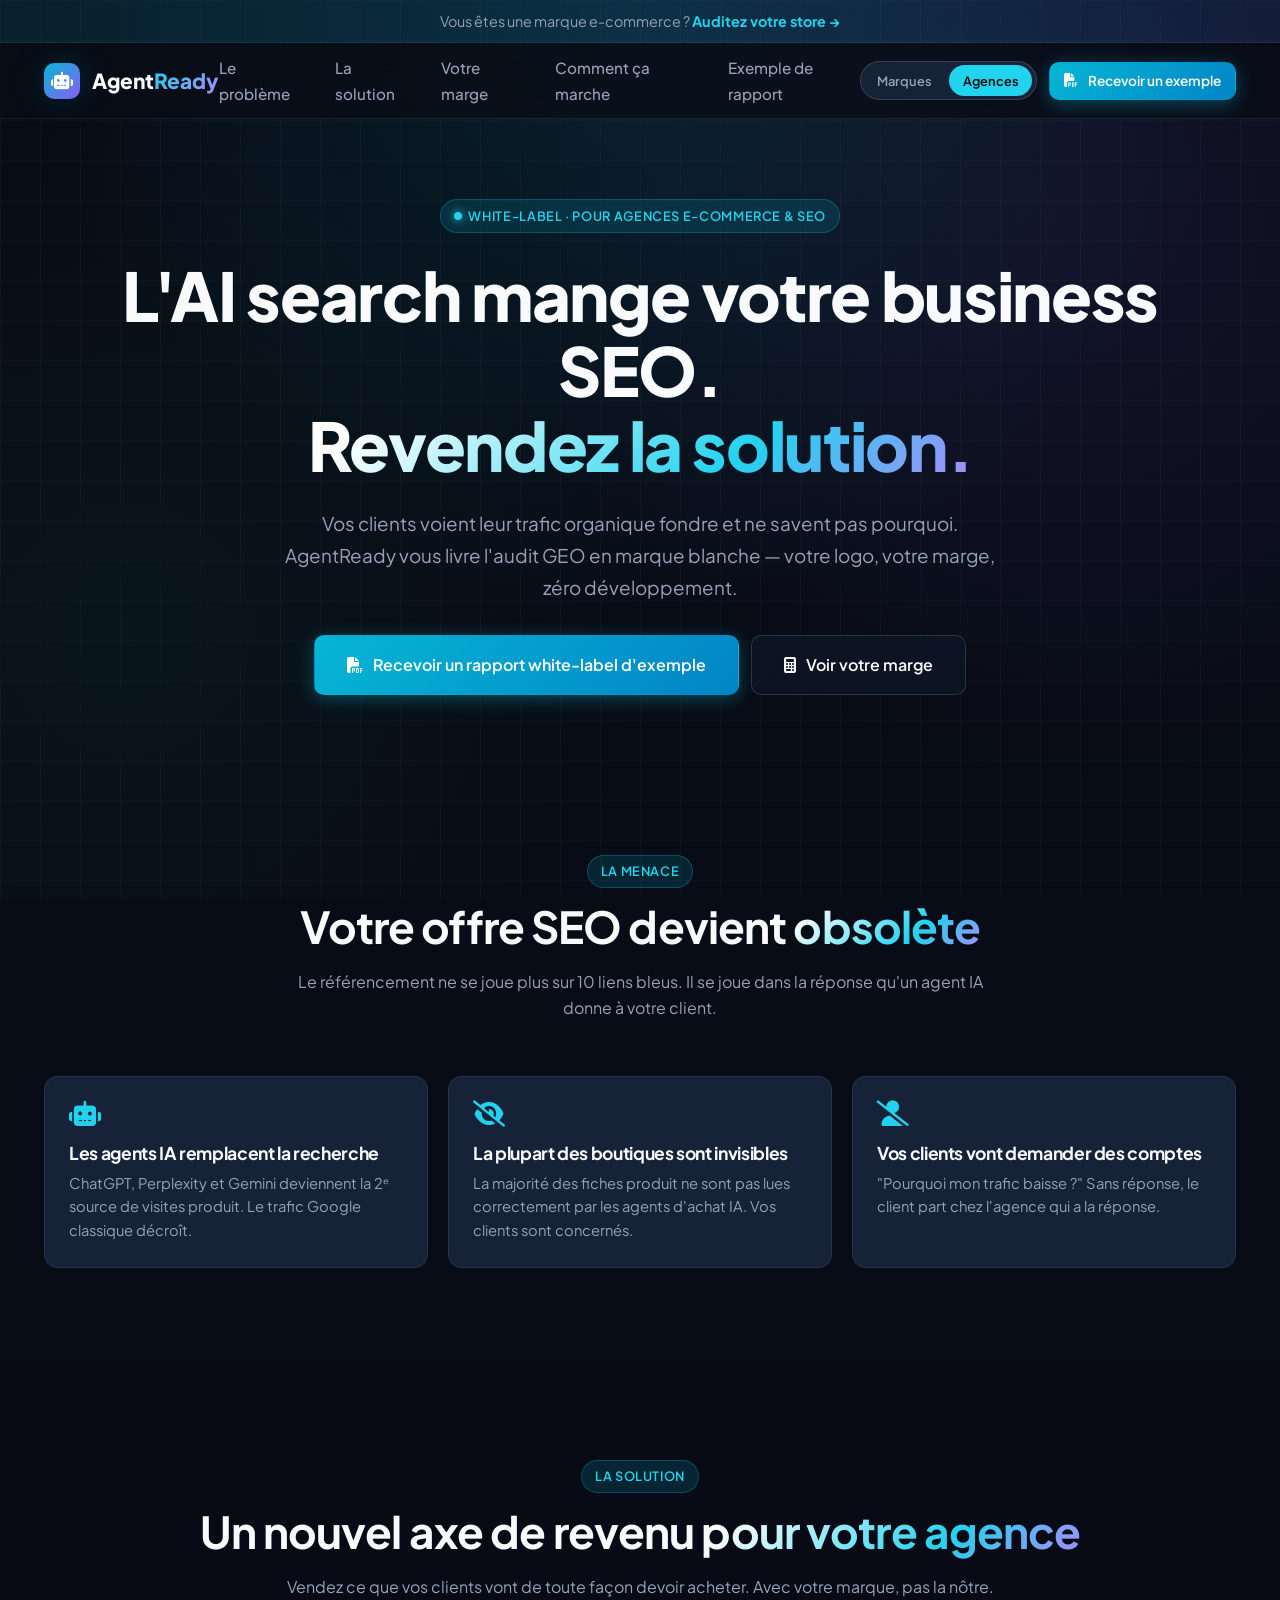
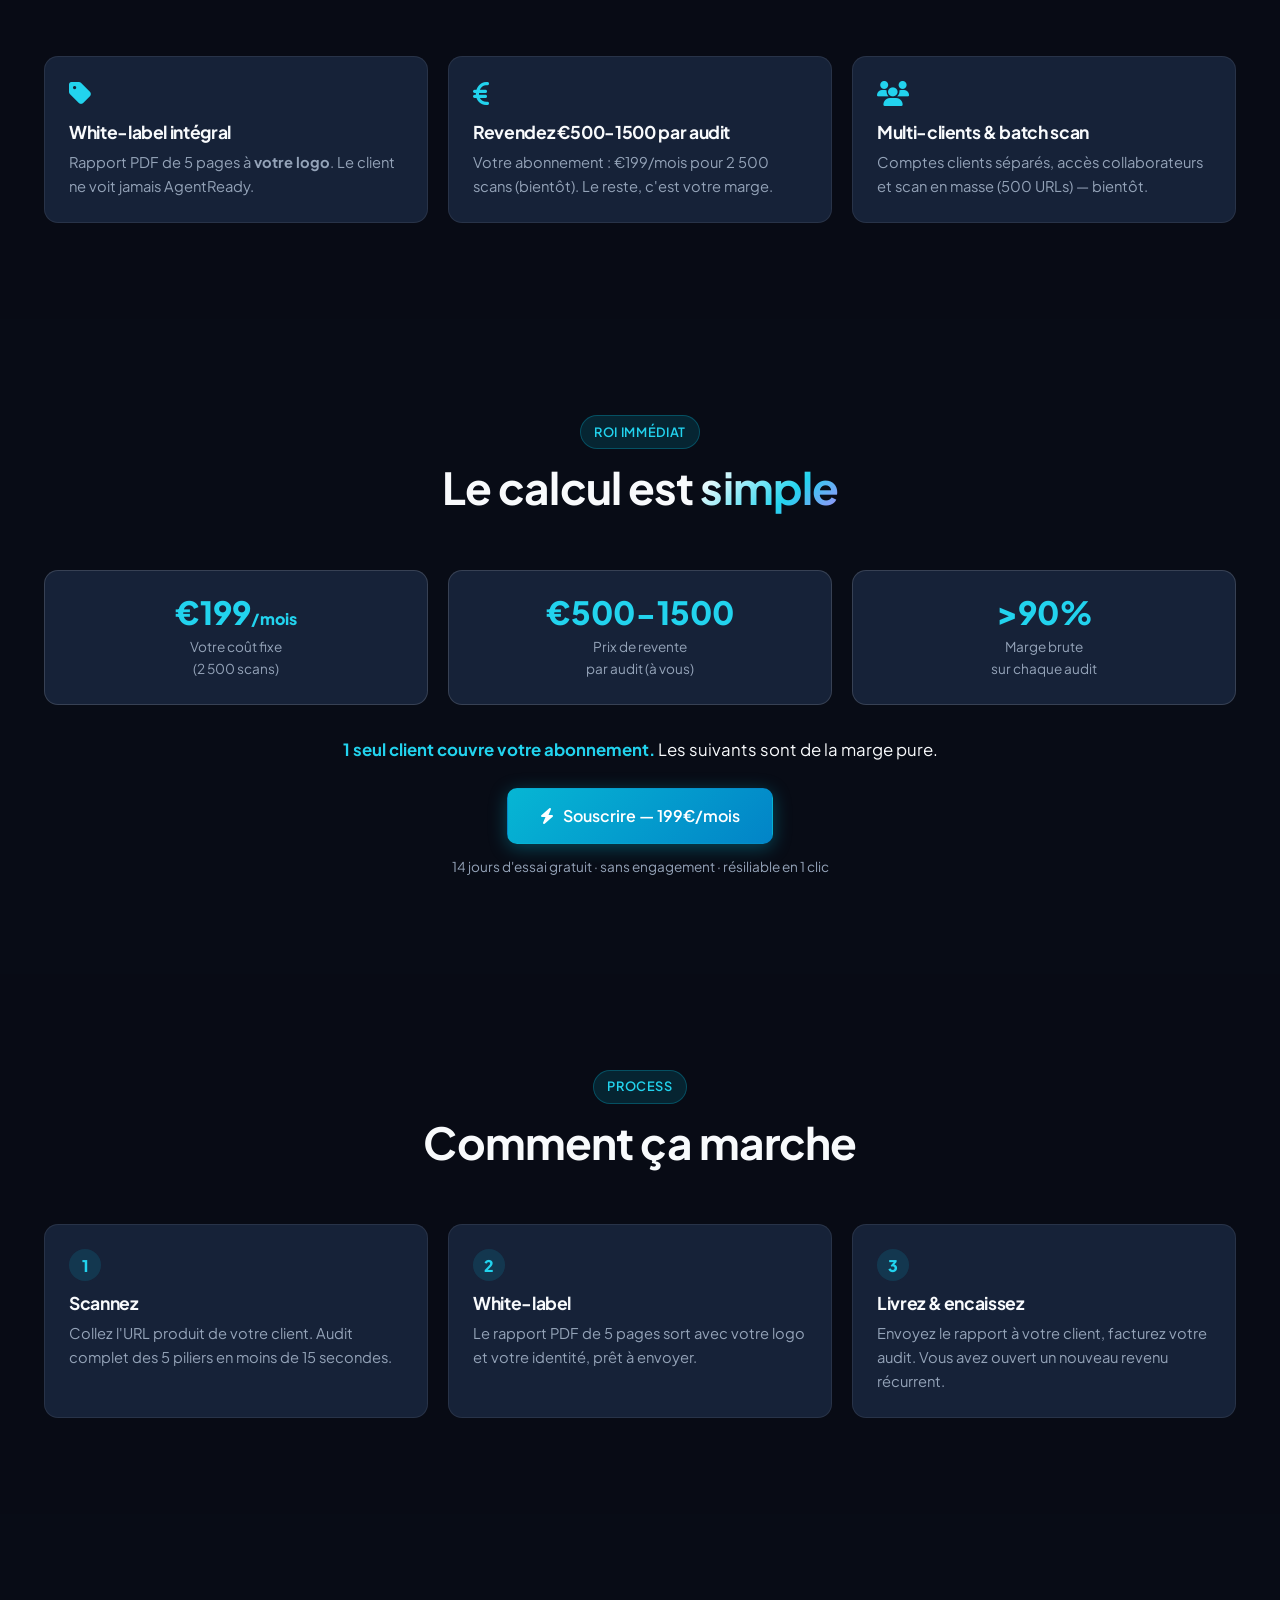
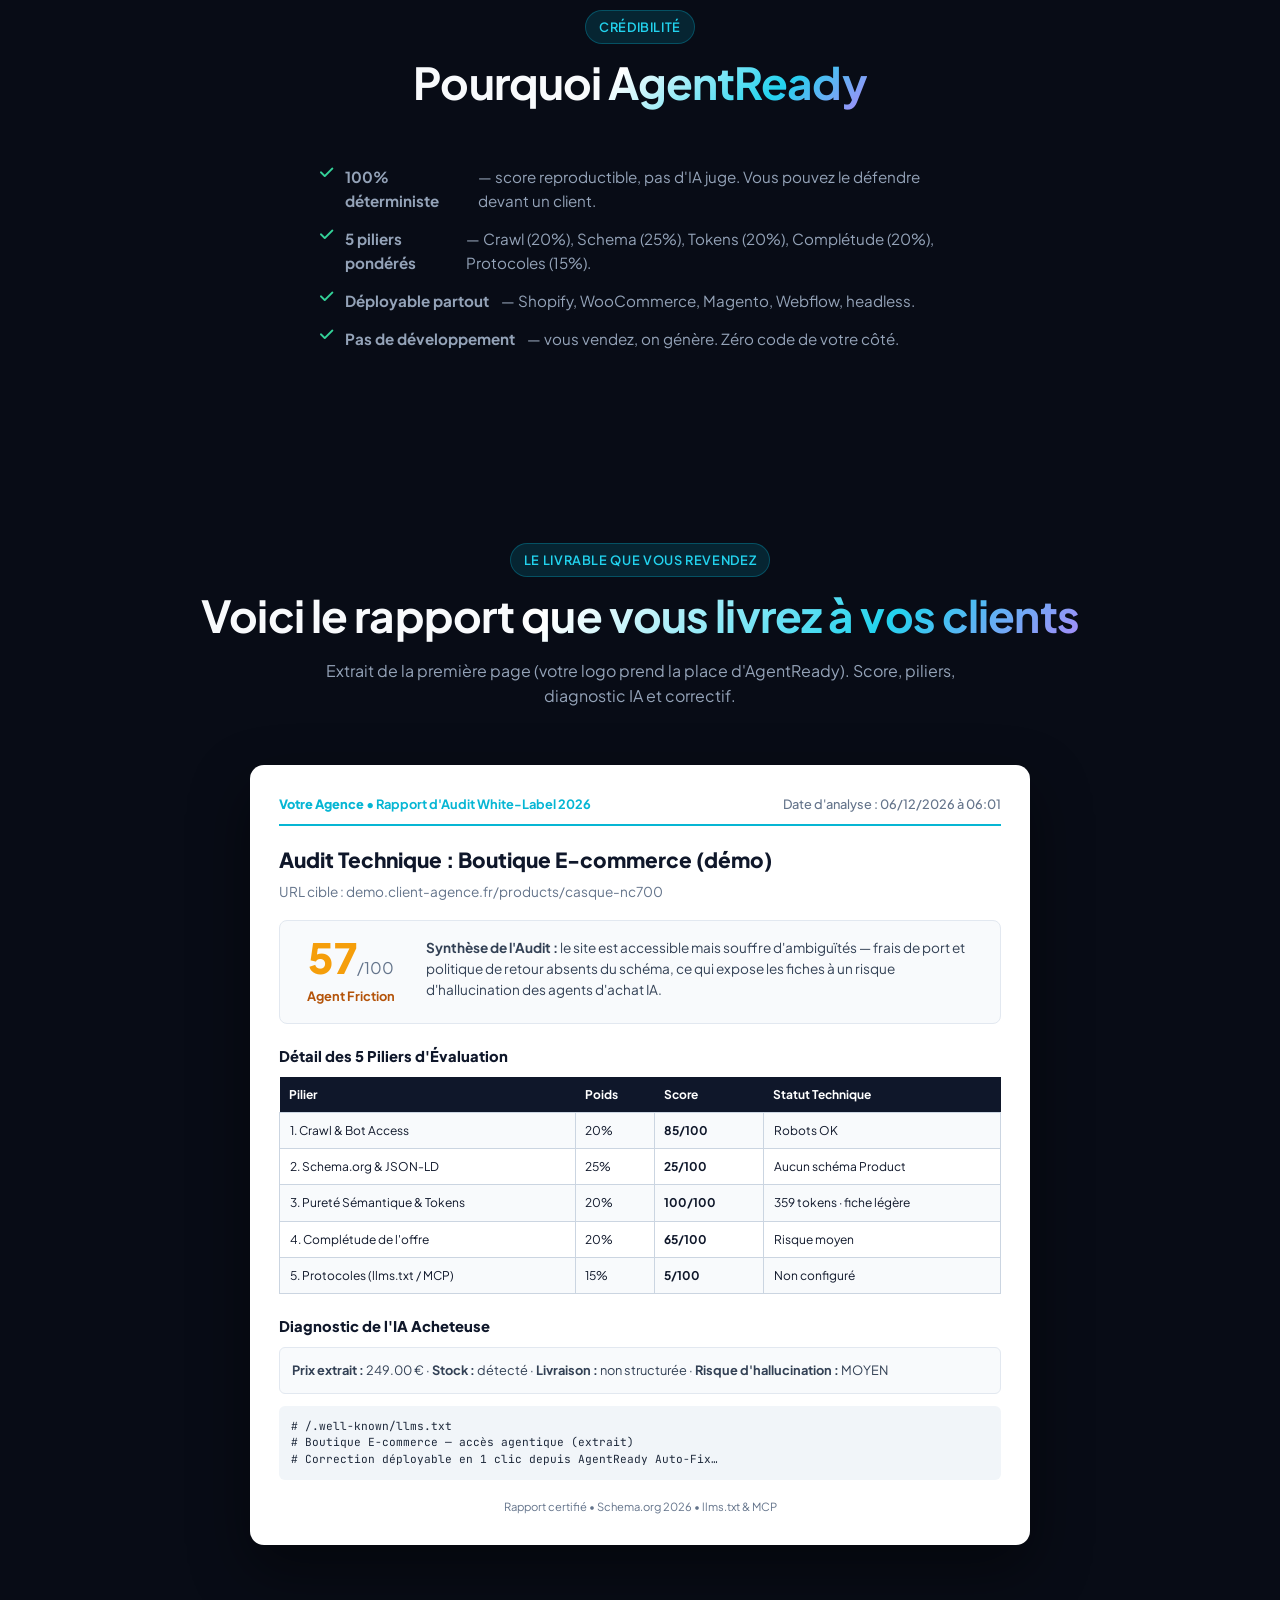
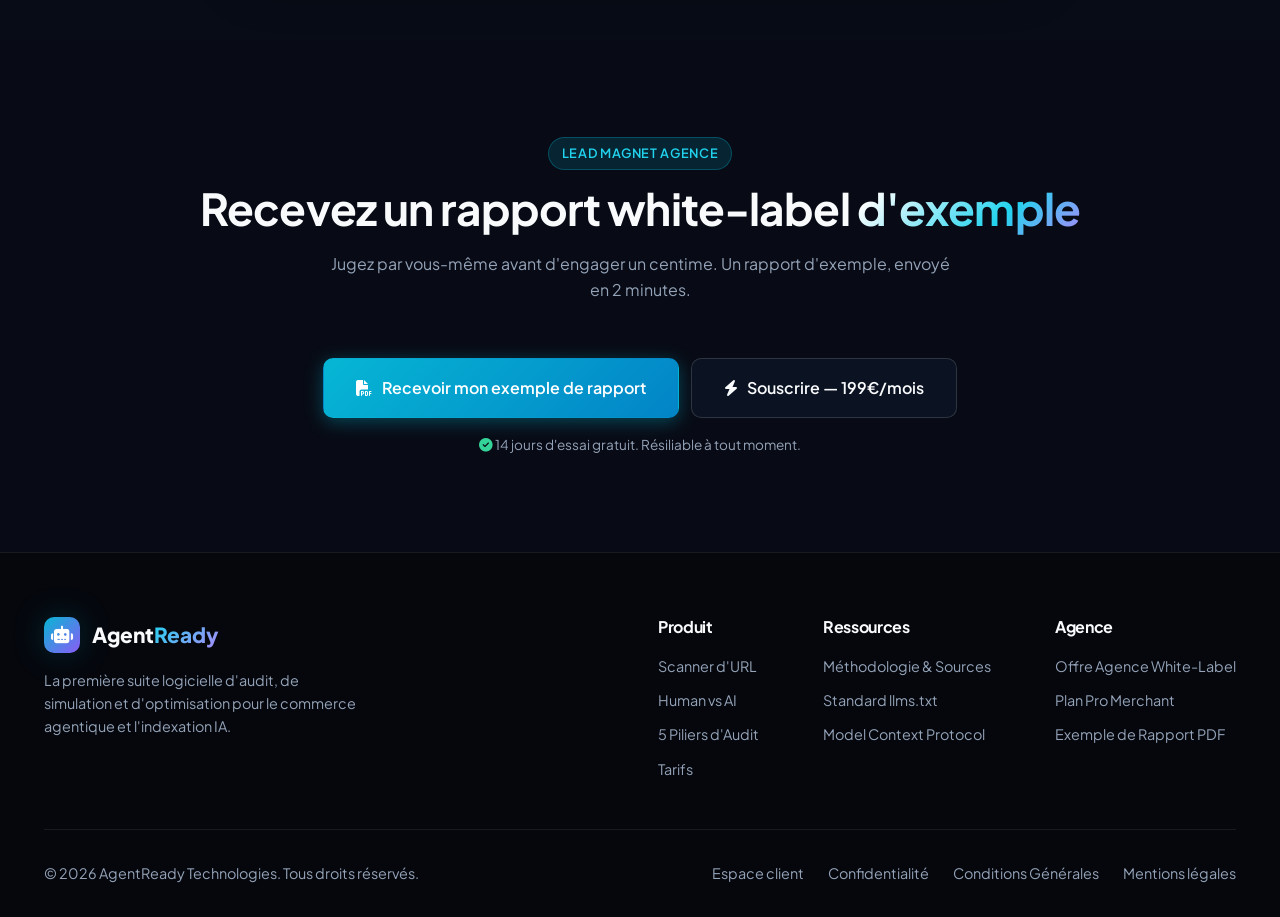
==== commit 2f7d7dbf: "fix(honnêteté): renomme 'AI Buyer Simulator' → 'Complétude de l'offre' + retire le faux MCP - Renomm" ====
--- a/agencies.html
+++ b/agencies.html
@@ -250,7 +250,7 @@
 
       <ul class="pricing-features" style="max-width: 640px; margin: 0 auto; list-style: none;">
         <li class="included"><i class="fas fa-check"></i> <strong>100% déterministe</strong> — score reproductible, pas d'IA juge. Vous pouvez le défendre devant un client.</li>
-        <li class="included"><i class="fas fa-check"></i> <strong>5 piliers pondérés</strong> — Crawl (20%), Schema (25%), Tokens (20%), Simulation (20%), Protocoles (15%).</li>
+        <li class="included"><i class="fas fa-check"></i> <strong>5 piliers pondérés</strong> — Crawl (20%), Schema (25%), Tokens (20%), Complétude (20%), Protocoles (15%).</li>
         <li class="included"><i class="fas fa-check"></i> <strong>Déployable partout</strong> — Shopify, WooCommerce, Magento, Webflow, headless.</li>
         <li class="included"><i class="fas fa-check"></i> <strong>Pas de développement</strong> — vous vendez, on génère. Zéro code de votre côté.</li>
       </ul>
@@ -295,7 +295,7 @@
           <tr><td>1. Crawl &amp; Bot Access</td><td>20%</td><td><b>85/100</b></td><td>Robots OK</td></tr>
           <tr><td>2. Schema.org &amp; JSON-LD</td><td>25%</td><td><b>25/100</b></td><td>Aucun schéma Product</td></tr>
           <tr><td>3. Pureté Sémantique &amp; Tokens</td><td>20%</td><td><b>100/100</b></td><td>359 tokens · fiche légère</td></tr>
-          <tr><td>4. AI Buyer Simulator</td><td>20%</td><td><b>65/100</b></td><td>Risque moyen (20-35%)</td></tr>
+          <tr><td>4. Complétude de l'offre</td><td>20%</td><td><b>65/100</b></td><td>Risque moyen</td></tr>
           <tr><td>5. Protocoles (llms.txt / MCP)</td><td>15%</td><td><b>5/100</b></td><td>Non configuré</td></tr>
         </table>
 
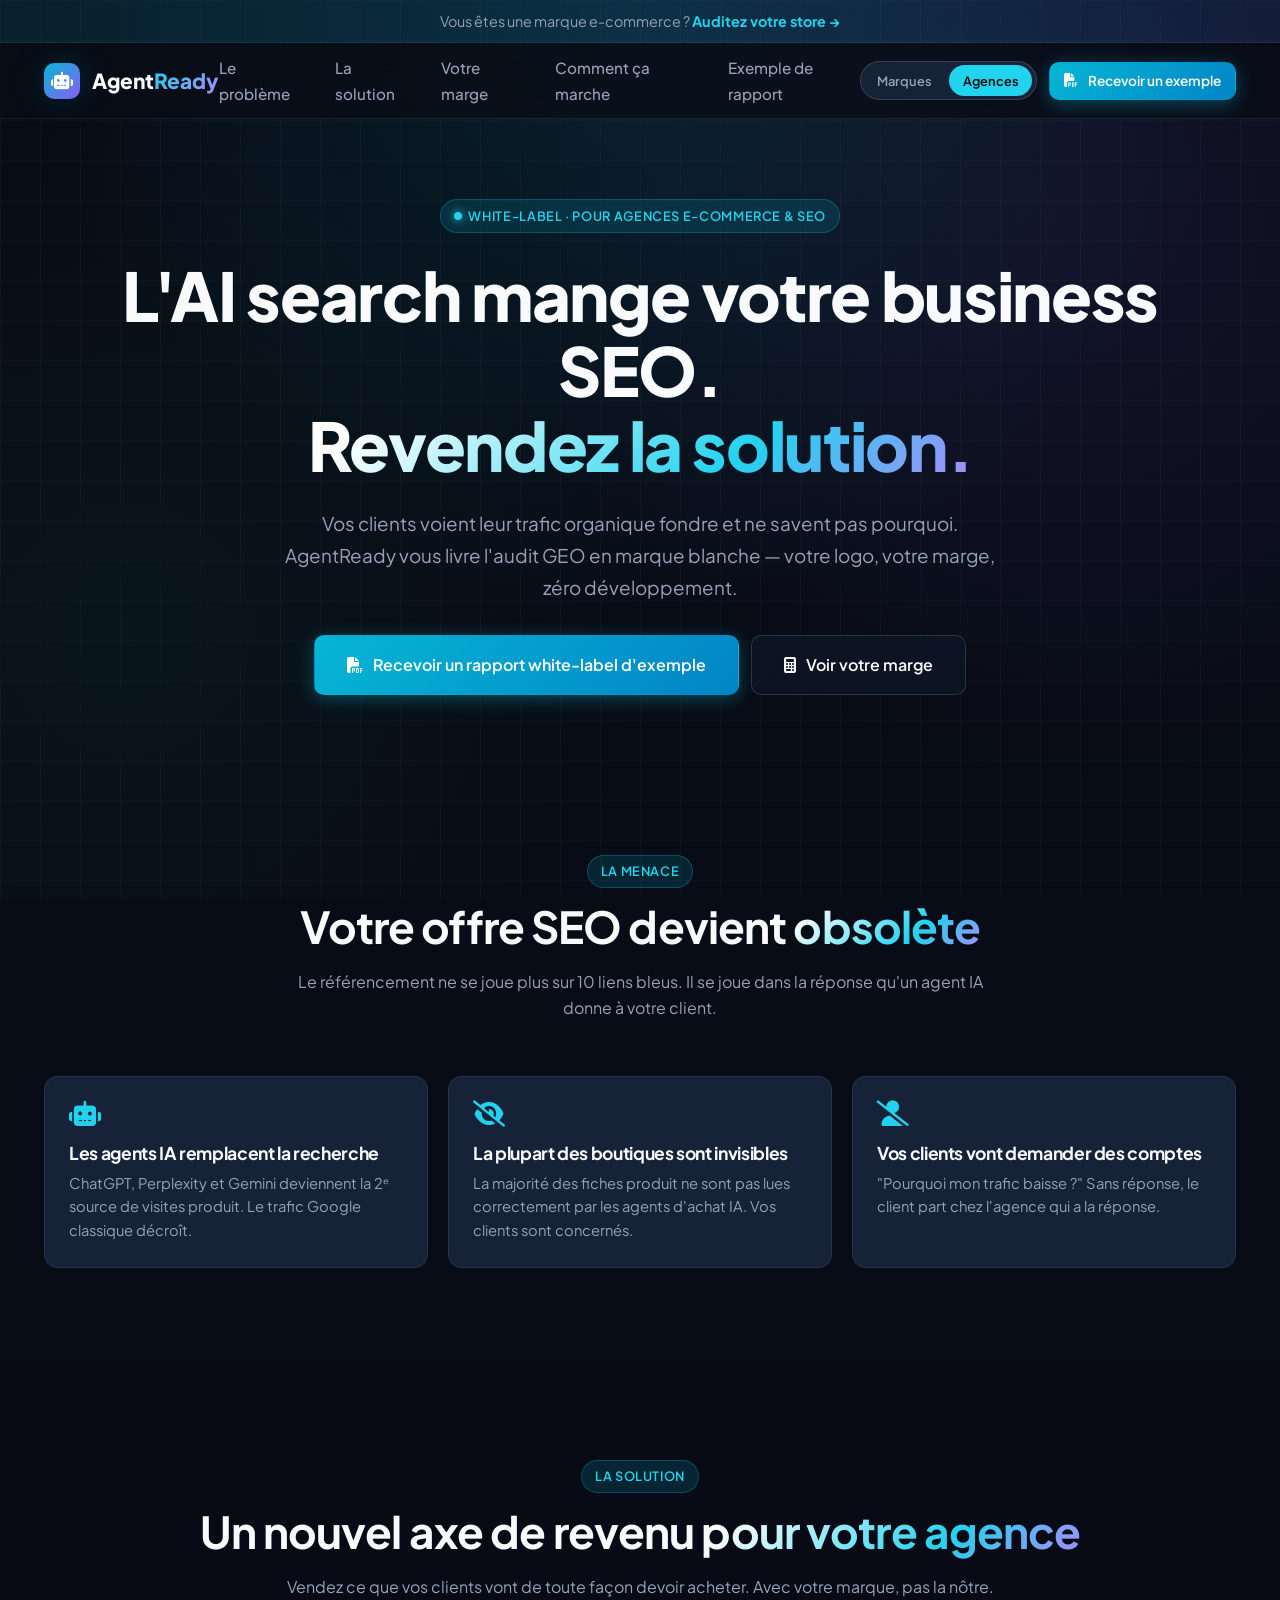
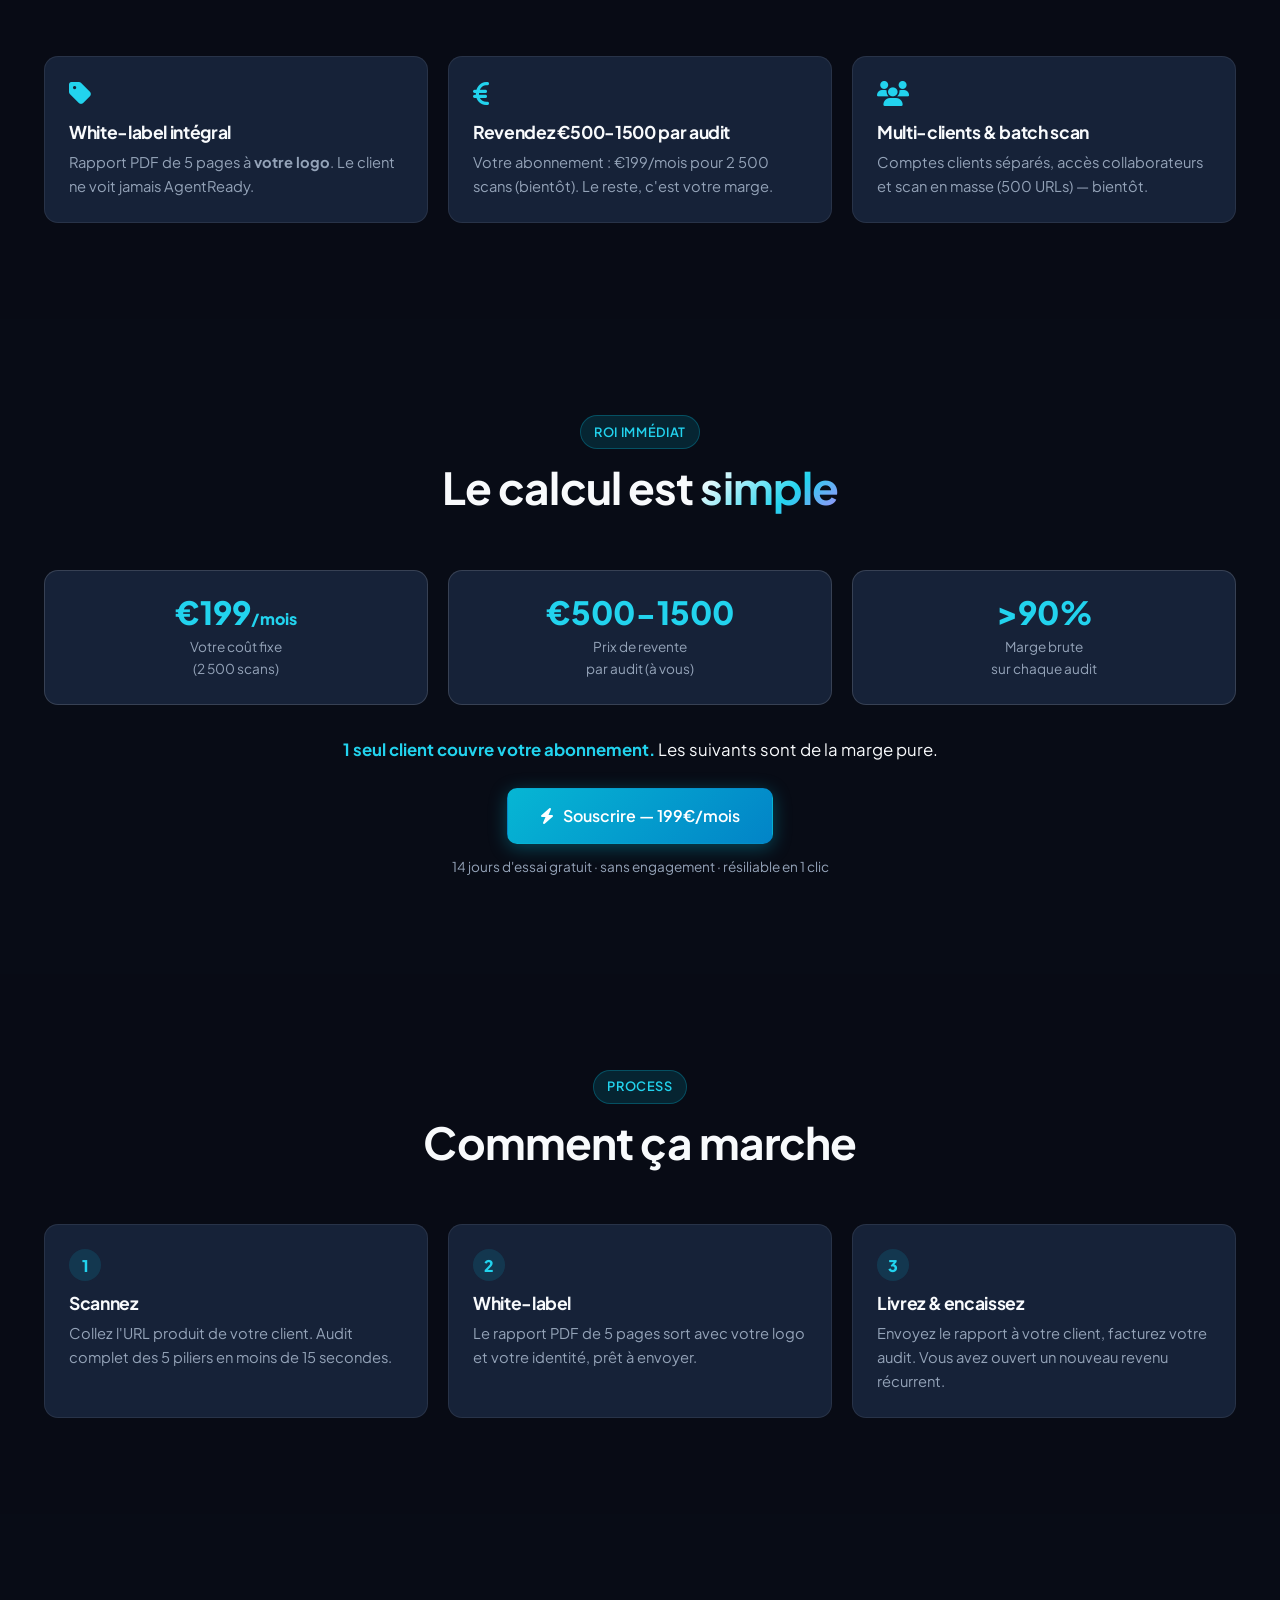
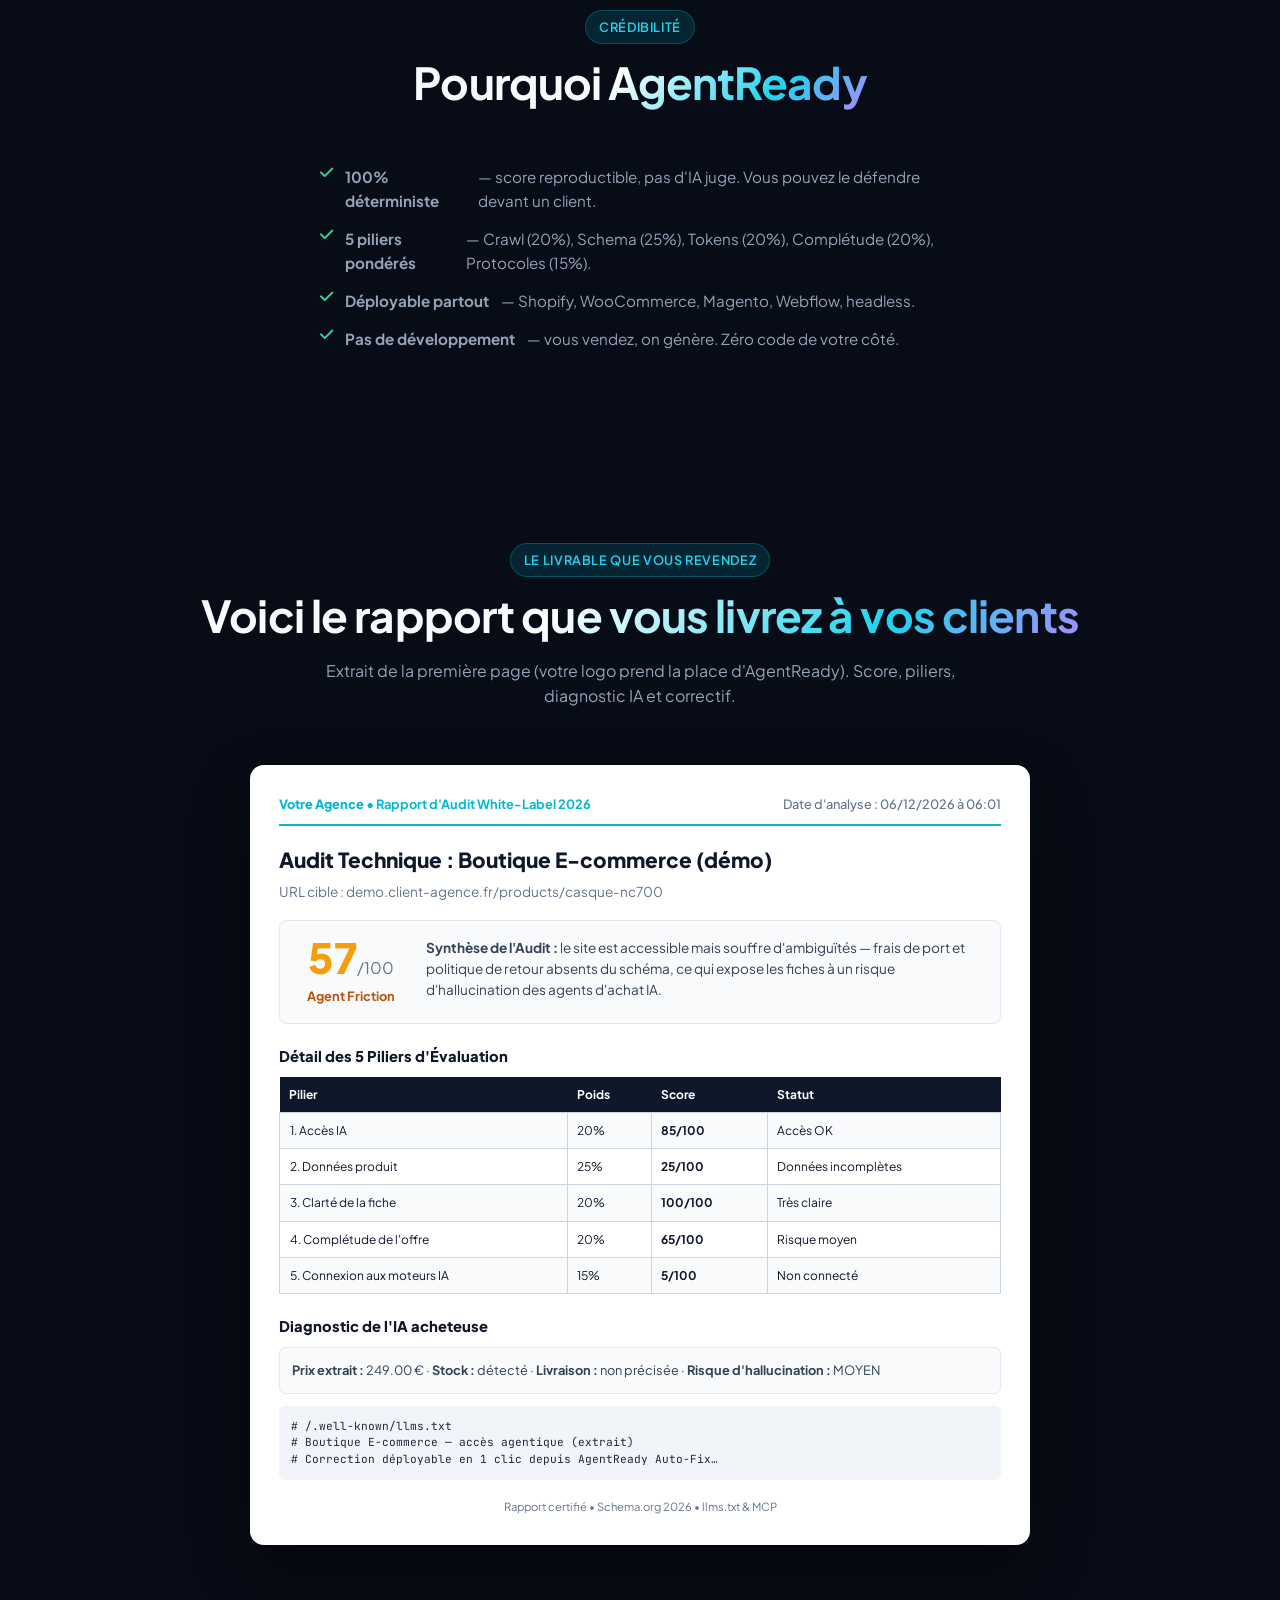
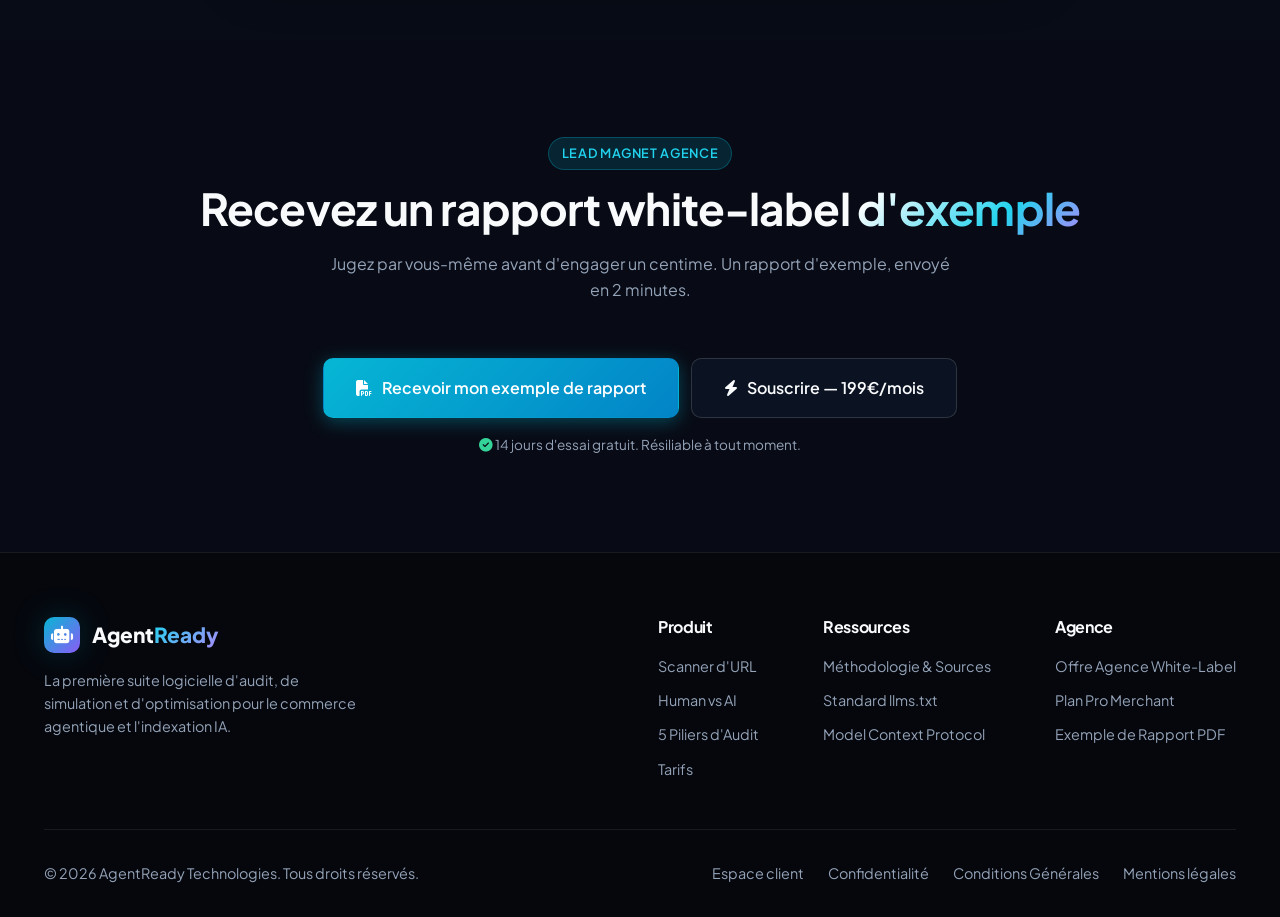
==== commit 9fc5da85: "fix(coherence): uniformise les noms des 5 piliers partout (mini-cartes, étapes scan, rapport exemple" ====
--- a/agencies.html
+++ b/agencies.html
@@ -291,17 +291,17 @@
 
         <div class="report-pillars-title">Détail des 5 Piliers d'Évaluation</div>
         <table class="report-pillars">
-          <tr><th>Pilier</th><th>Poids</th><th>Score</th><th>Statut Technique</th></tr>
-          <tr><td>1. Crawl &amp; Bot Access</td><td>20%</td><td><b>85/100</b></td><td>Robots OK</td></tr>
-          <tr><td>2. Schema.org &amp; JSON-LD</td><td>25%</td><td><b>25/100</b></td><td>Aucun schéma Product</td></tr>
-          <tr><td>3. Pureté Sémantique &amp; Tokens</td><td>20%</td><td><b>100/100</b></td><td>359 tokens · fiche légère</td></tr>
+          <tr><th>Pilier</th><th>Poids</th><th>Score</th><th>Statut</th></tr>
+          <tr><td>1. Accès IA</td><td>20%</td><td><b>85/100</b></td><td>Accès OK</td></tr>
+          <tr><td>2. Données produit</td><td>25%</td><td><b>25/100</b></td><td>Données incomplètes</td></tr>
+          <tr><td>3. Clarté de la fiche</td><td>20%</td><td><b>100/100</b></td><td>Très claire</td></tr>
           <tr><td>4. Complétude de l'offre</td><td>20%</td><td><b>65/100</b></td><td>Risque moyen</td></tr>
-          <tr><td>5. Protocoles (llms.txt / MCP)</td><td>15%</td><td><b>5/100</b></td><td>Non configuré</td></tr>
+          <tr><td>5. Connexion aux moteurs IA</td><td>15%</td><td><b>5/100</b></td><td>Non connecté</td></tr>
         </table>
 
-        <div class="report-diag-title">Diagnostic de l'IA Acheteuse</div>
+        <div class="report-diag-title">Diagnostic de l'IA acheteuse</div>
         <div class="report-diag">
-          <b>Prix extrait :</b> 249.00 € · <b>Stock :</b> détecté · <b>Livraison :</b> non structurée · <b>Risque d'hallucination :</b> MOYEN
+          <b>Prix extrait :</b> 249.00 € · <b>Stock :</b> détecté · <b>Livraison :</b> non précisée · <b>Risque d'hallucination :</b> MOYEN
         </div>
 
         <div class="report-llms"># /.well-known/llms.txt
--- a/css/components.css
+++ b/css/components.css
@@ -818,7 +818,7 @@
 }
 
 /* --------------------------------------------------------------------------
-   6. AI BUYER SIMULATOR SHOWCASE
+   6. COMPLÉTUDE DE L'OFFRE — DÉMO DÉTERMINISTE
    -------------------------------------------------------------------------- */
 .simulator-box {
   background: var(--bg-darkest);
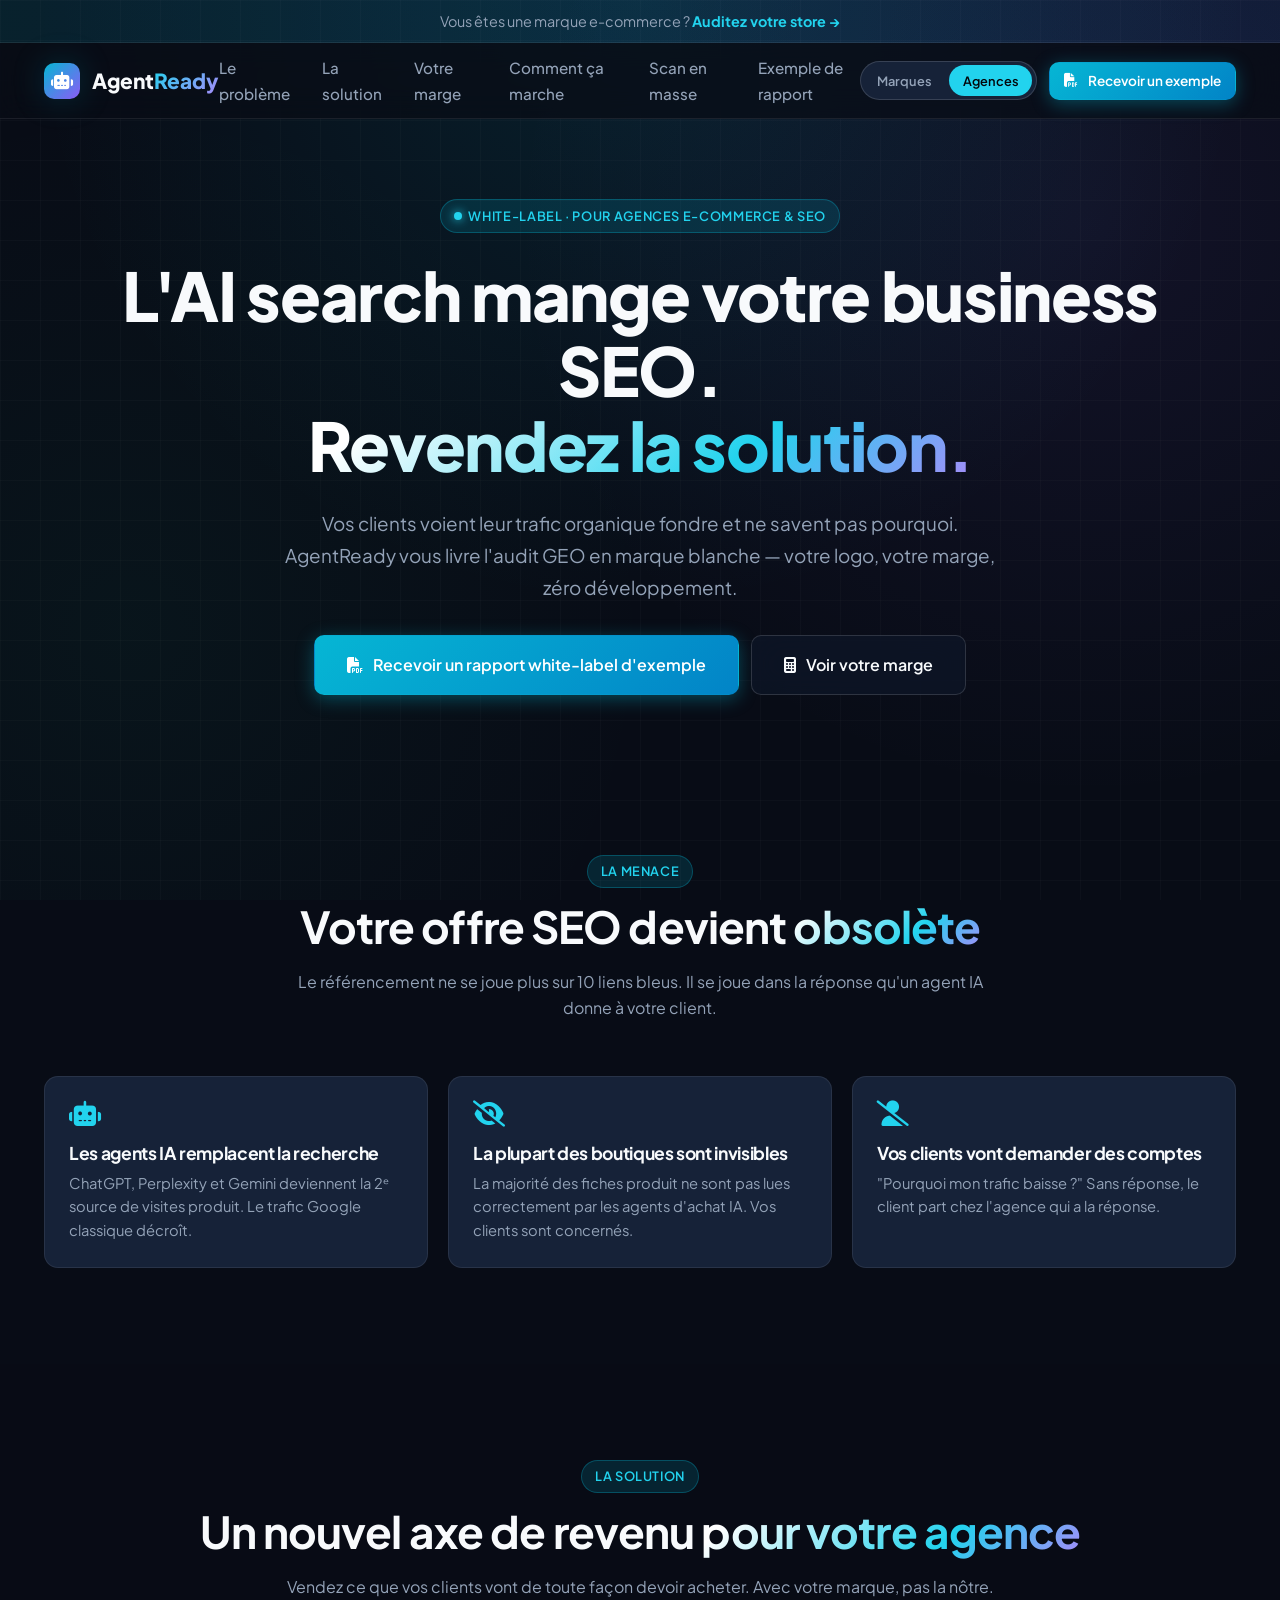
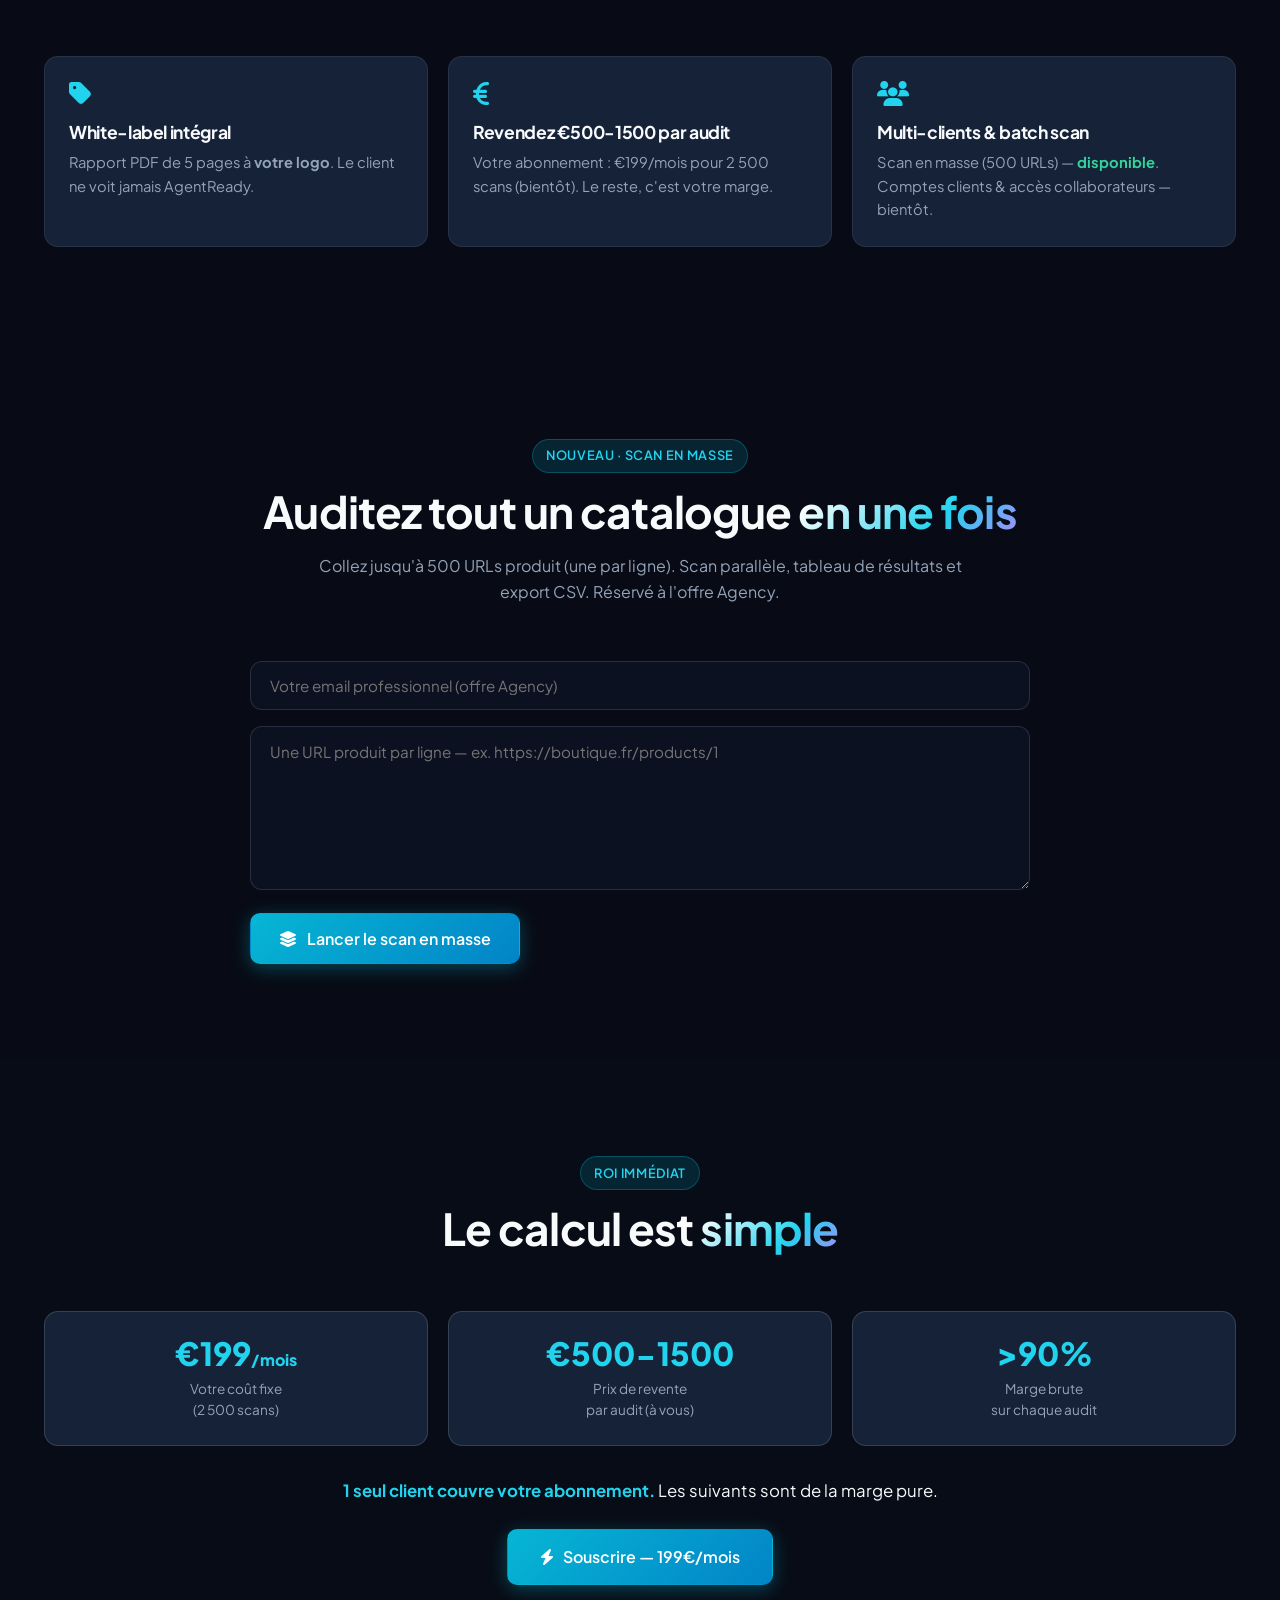
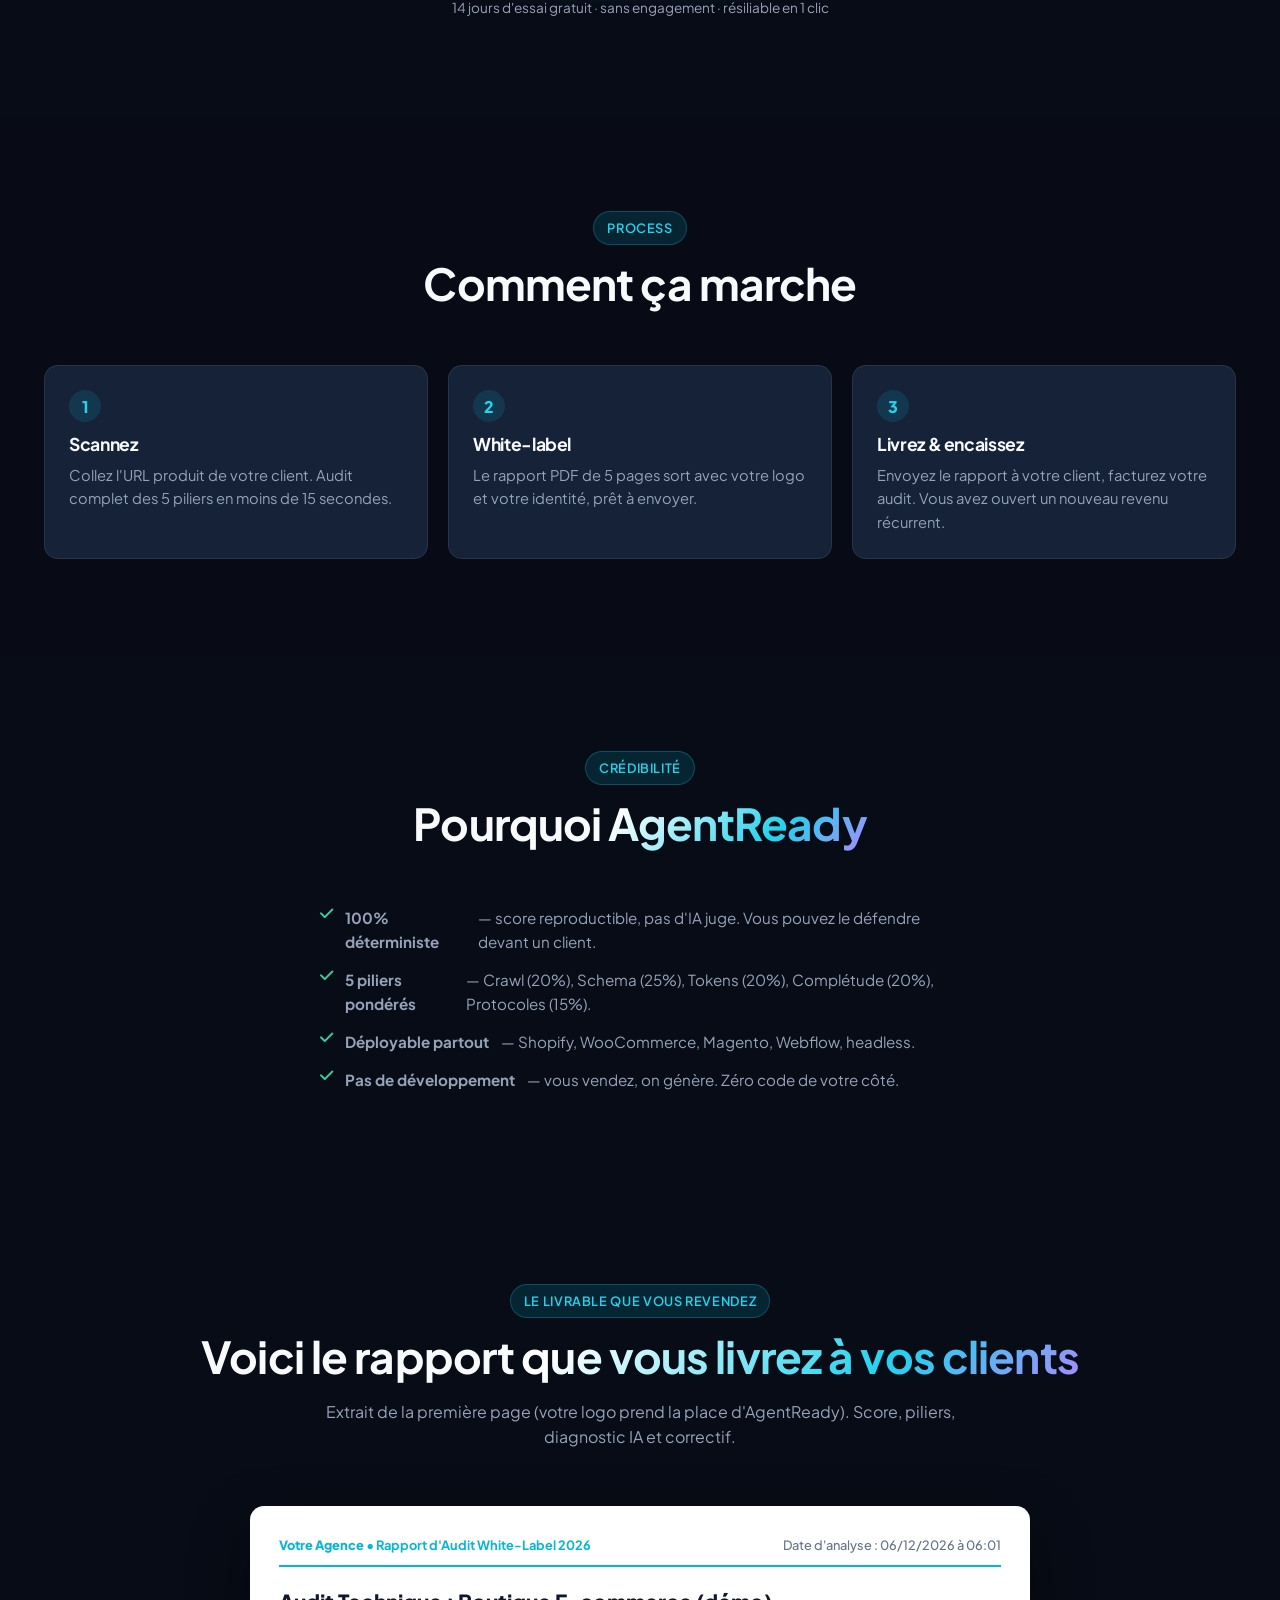
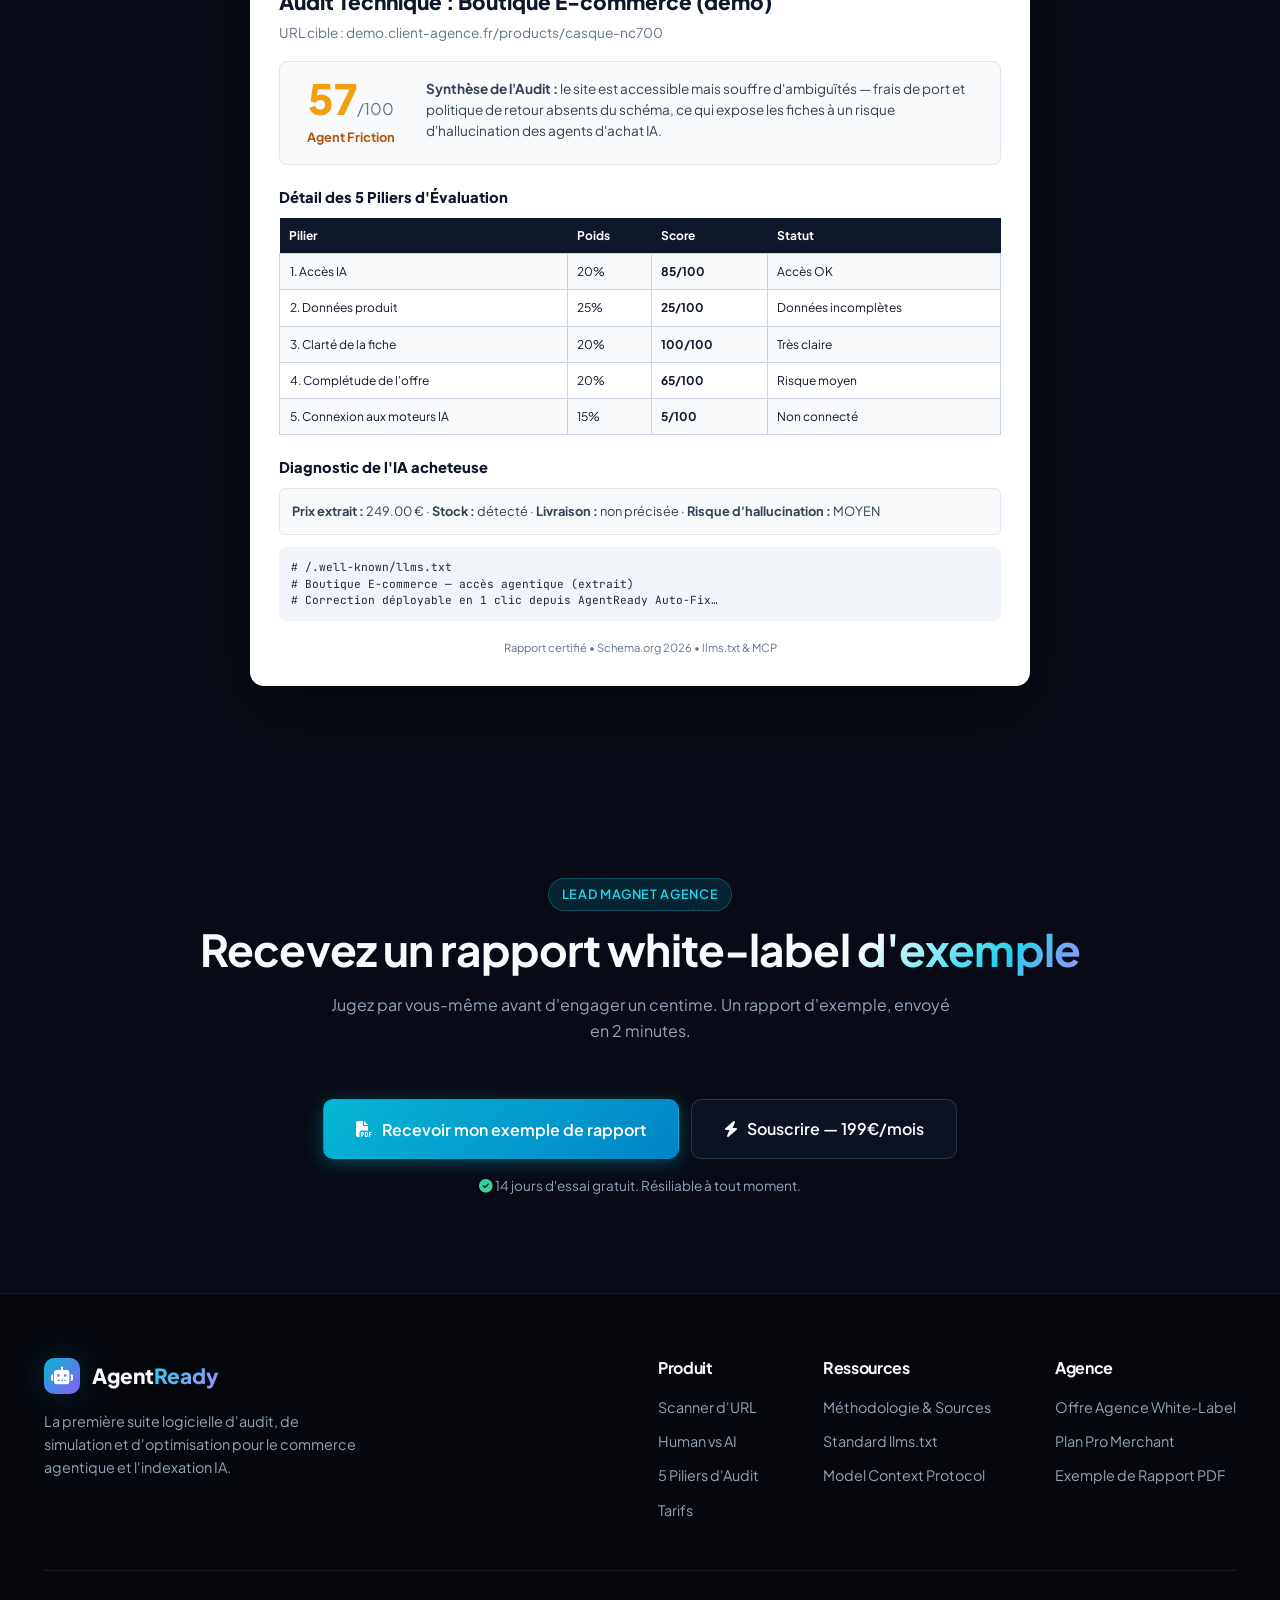
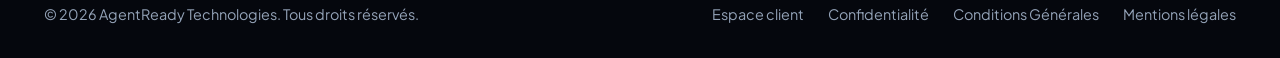
==== commit 0819fd19: "feat(batch): UI scan en masse sur /agences + anti-GC des tasks asyncio - Section #batch (outil) : te" ====
--- a/agencies.html
+++ b/agencies.html
@@ -57,6 +57,7 @@
           <li><a href="#solution" class="nav-link">La solution</a></li>
           <li><a href="#marge" class="nav-link">Votre marge</a></li>
           <li><a href="#comment" class="nav-link">Comment ça marche</a></li>
+          <li><a href="#batch" class="nav-link">Scan en masse</a></li>
           <li><a href="#cta" class="nav-link">Exemple de rapport</a></li>
         </ul>
       </nav>
@@ -164,7 +165,80 @@
         <div class="step-card">
           <i class="fas fa-users" style="font-size: 1.6rem; color: var(--cyan-400); margin-bottom: 1rem;"></i>
           <h3 style="font-size: 1.1rem; margin-bottom: 0.5rem;">Multi-clients &amp; batch scan</h3>
-          <p style="color: var(--text-secondary); font-size: 0.92rem; line-height: 1.6;">Comptes clients séparés, accès collaborateurs et scan en masse (500 URLs) — bientôt.</p>
+          <p style="color: var(--text-secondary); font-size: 0.92rem; line-height: 1.6;">Scan en masse (500 URLs) — <strong style="color: var(--emerald-400);">disponible</strong>. Comptes clients &amp; accès collaborateurs — bientôt.</p>
+        </div>
+      </div>
+    </div>
+  </section>
+
+  <!-- ======================================================================
+       SCAN EN MASSE (BATCH) — outil agence
+       ====================================================================== -->
+  <section class="section" id="batch" style="background: rgba(8, 12, 22, 0.4);">
+    <style>
+      .batch-tool { max-width: 780px; margin: 0 auto; }
+      .batch-tool input[type="email"], .batch-tool textarea {
+        width: 100%; background: rgba(15, 23, 42, 0.6); border: 1px solid rgba(148, 163, 184, 0.2);
+        color: var(--text-primary); border-radius: 12px; padding: 0.9rem 1.2rem; font-size: 0.95rem;
+        font-family: inherit; margin-bottom: 1rem; resize: vertical; box-sizing: border-box;
+      }
+      .batch-tool input[type="email"]:focus, .batch-tool textarea:focus {
+        outline: none; border-color: var(--cyan-400); box-shadow: 0 0 0 3px rgba(34, 211, 238, 0.15);
+      }
+      .batch-actions { display: flex; align-items: center; gap: 1rem; flex-wrap: wrap; }
+      .batch-count { color: var(--text-muted); font-size: 0.85rem; }
+      .batch-progress { height: 10px; background: rgba(148,163,184,0.15); border-radius: 99px; overflow: hidden; margin: 1.25rem 0 0.5rem; }
+      .batch-progress-fill { height: 100%; width: 0%; background: linear-gradient(90deg, var(--cyan-400), var(--indigo-400)); border-radius: 99px; transition: width 0.4s ease; }
+      .batch-progress-text { color: var(--text-secondary); font-size: 0.9rem; margin: 0; }
+      .batch-error { background: rgba(244, 63, 94, 0.12); border: 1px solid rgba(244, 63, 94, 0.4); color: var(--rose-400);
+        border-radius: 12px; padding: 1rem 1.25rem; margin-top: 1.25rem; font-size: 0.92rem; }
+      .batch-results-head { display: flex; justify-content: space-between; align-items: center; margin: 1.5rem 0 0.75rem; }
+      .batch-table-wrap { overflow-x: auto; border: 1px solid rgba(148,163,184,0.15); border-radius: 12px; }
+      .batch-table { width: 100%; border-collapse: collapse; font-size: 0.85rem; min-width: 560px; }
+      .batch-table th { text-align: left; padding: 0.7rem 1rem; color: var(--text-muted); font-weight: 600; border-bottom: 1px solid rgba(148,163,184,0.15); white-space: nowrap; }
+      .batch-table td { padding: 0.7rem 1rem; border-bottom: 1px solid rgba(148,163,184,0.08); color: var(--text-primary); }
+      .batch-table tr:last-child td { border-bottom: none; }
+      .url-cell { font-family: 'JetBrains Mono', monospace; font-size: 0.8rem; color: var(--text-secondary); max-width: 260px; overflow: hidden; text-overflow: ellipsis; white-space: nowrap; }
+      .tag { display: inline-block; padding: 0.2rem 0.6rem; border-radius: 99px; font-size: 0.75rem; font-weight: 600; }
+      .tag-ok { background: rgba(16,185,129,0.15); color: var(--emerald-400); }
+      .tag-err { background: rgba(244,63,94,0.15); color: var(--rose-400); }
+      .batch-upsell { margin-top: 1rem; }
+    </style>
+
+    <div class="container">
+      <div class="section-header">
+        <span class="badge badge-cyan">Nouveau · Scan en masse</span>
+        <h2 class="section-title">Auditez tout un catalogue <span class="gradient-text">en une fois</span></h2>
+        <p class="section-subtitle" style="color: var(--text-secondary); max-width: 680px; margin-left: auto; margin-right: auto;">
+          Collez jusqu'à 500 URLs produit (une par ligne). Scan parallèle, tableau de résultats et export CSV. Réservé à l'offre Agency.
+        </p>
+      </div>
+
+      <div class="batch-tool">
+        <input type="email" id="batch-email" placeholder="Votre email professionnel (offre Agency)" autocomplete="email">
+        <textarea id="batch-urls" rows="7" placeholder="Une URL produit par ligne — ex. https://boutique.fr/products/1"></textarea>
+        <div class="batch-actions">
+          <button type="button" id="batch-launch" class="btn btn-primary" style="padding: 0.9rem 1.75rem; font-size: 1rem;">
+            <i class="fas fa-layer-group"></i> Lancer le scan en masse
+          </button>
+          <span id="batch-count" class="batch-count"></span>
+        </div>
+
+        <div id="batch-progress" style="display: none;">
+          <div class="batch-progress"><div class="batch-progress-fill" id="batch-progress-fill"></div></div>
+          <p class="batch-progress-text" id="batch-progress-text"></p>
+        </div>
+
+        <div id="batch-error" class="batch-error" style="display: none;"></div>
+
+        <div id="batch-results" style="display: none;">
+          <div class="batch-results-head">
+            <h3 style="font-size: 1.15rem; margin: 0;">Résultats du scan</h3>
+            <button type="button" id="batch-csv" class="btn btn-secondary btn-sm"><i class="fas fa-download"></i> Export CSV</button>
+          </div>
+          <div class="batch-table-wrap">
+            <table class="batch-table" id="batch-table"></table>
+          </div>
         </div>
       </div>
     </div>
@@ -554,6 +628,126 @@
   })();
   </script>
 <script>
+  /* Scan en masse (batch) — fire-and-poll */
+  (function () {
+    var launch = document.getElementById('batch-launch');
+    if (!launch) return;
+    var emailEl = document.getElementById('batch-email');
+    var urlsEl = document.getElementById('batch-urls');
+    var countEl = document.getElementById('batch-count');
+    var progressEl = document.getElementById('batch-progress');
+    var progressFill = document.getElementById('batch-progress-fill');
+    var progressText = document.getElementById('batch-progress-text');
+    var errorEl = document.getElementById('batch-error');
+    var resultsEl = document.getElementById('batch-results');
+    var tableEl = document.getElementById('batch-table');
+    var csvBtn = document.getElementById('batch-csv');
+    var currentJobId = null;
+
+    function esc(s) {
+      var d = document.createElement('div');
+      d.textContent = s == null ? '' : String(s);
+      return d.innerHTML;
+    }
+
+    urlsEl.addEventListener('input', function () {
+      var n = urlsEl.value.split('\n').filter(function (l) { return l.trim(); }).length;
+      countEl.textContent = n ? n + ' URL(s) détectée(s)' : '';
+    });
+
+    launch.addEventListener('click', async function () {
+      var email = emailEl.value.trim();
+      var urls = urlsEl.value.split('\n').map(function (l) { return l.trim(); }).filter(Boolean);
+      if (!email) { errorEl.innerHTML = 'Renseignez votre email professionnel (offre Agency).'; errorEl.style.display = 'block'; return; }
+      if (!urls.length) { errorEl.innerHTML = 'Collez au moins une URL produit.'; errorEl.style.display = 'block'; return; }
+      if (urls.length > 500) { errorEl.innerHTML = '500 URLs maximum par scan.'; errorEl.style.display = 'block'; return; }
+
+      errorEl.style.display = 'none';
+      resultsEl.style.display = 'none';
+      progressEl.style.display = 'block';
+      progressFill.style.width = '2%';
+      progressText.textContent = 'Lancement du scan…';
+      launch.disabled = true;
+
+      try {
+        var res = await fetch('/api/scan-batch', {
+          method: 'POST',
+          headers: { 'Content-Type': 'application/json' },
+          body: JSON.stringify({ email: email, urls: urls })
+        });
+        var data = await res.json().catch(function () { return {}; });
+
+        if (res.status === 402) {
+          progressEl.style.display = 'none';
+          errorEl.innerHTML = 'Le scan en masse est réservé à l\'offre Agency active (199€/mois).' +
+            '<div class="batch-upsell"><a href="https://buy.stripe.com/4gM8wQa0te9cdQQ3hpco004" class="btn btn-primary btn-sm"><i class="fas fa-bolt"></i> Souscrire — 199€/mois</a></div>';
+          errorEl.style.display = 'block';
+          return;
+        }
+        if (!res.ok) {
+          progressEl.style.display = 'none';
+          errorEl.innerHTML = esc(data.detail || ('Erreur HTTP ' + res.status));
+          errorEl.style.display = 'block';
+          return;
+        }
+        currentJobId = data.job_id;
+        pollJob(currentJobId);
+      } catch (err) {
+        progressEl.style.display = 'none';
+        errorEl.innerHTML = esc('Erreur réseau : ' + err.message);
+        errorEl.style.display = 'block';
+      } finally {
+        launch.disabled = false;
+      }
+    });
+
+    async function pollJob(jobId) {
+      try {
+        var res = await fetch('/api/scan-batch/' + jobId);
+        var job = await res.json();
+        if (job.status === 'done') {
+          progressFill.style.width = '100%';
+          progressText.textContent = 'Terminé — ' + job.done + ' URL(s) scannée(s).';
+          renderResults(job);
+          return;
+        }
+        var pct = job.total ? Math.round((job.done / job.total) * 100) : 5;
+        progressFill.style.width = Math.max(pct, 3) + '%';
+        progressText.textContent = job.done + ' / ' + job.total + ' scannée(s)…';
+        setTimeout(function () { pollJob(jobId); }, 1200);
+      } catch (err) {
+        progressText.textContent = 'Erreur de suivi : ' + err.message;
+      }
+    }
+
+    function renderResults(job) {
+      var html = '<tr><th>URL</th><th>Statut</th><th>Score</th><th>Produit</th><th>Risque IA</th></tr>';
+      job.results.forEach(function (r) {
+        if (r.ok) {
+          var res = r.result || {};
+          var av = res.aiView || {};
+          html += '<tr><td class="url-cell" title="' + esc(r.url) + '">' + esc(r.url) + '</td>' +
+            '<td><span class="tag tag-ok">OK</span></td>' +
+            '<td>' + (res.score != null ? res.score + '/100' : '—') + '</td>' +
+            '<td>' + esc(res.name || '—') + '</td>' +
+            '<td>' + esc(av.hallucinationRisk || '—') + '</td></tr>';
+        } else {
+          html += '<tr><td class="url-cell" title="' + esc(r.url) + '">' + esc(r.url) + '</td>' +
+            '<td><span class="tag tag-err">Erreur</span></td><td>—</td><td>—</td>' +
+            '<td>' + esc(r.error || '') + '</td></tr>';
+        }
+      });
+      tableEl.innerHTML = html;
+      resultsEl.style.display = 'block';
+      progressEl.style.display = 'none';
+    }
+
+    csvBtn.addEventListener('click', function () {
+      if (currentJobId) window.location.href = '/api/scan-batch/' + currentJobId + '/csv';
+    });
+  })();
+</script>
+<script>
   (function() {
     var d = new Date();
     var dateStr = d.toLocaleDateString('fr-FR', {day:'2-digit',month:'2-digit',year:'numeric'}) + ' à ' + d.toLocaleTimeString('fr-FR', {hour:'2-digit',minute:'2-digit'});
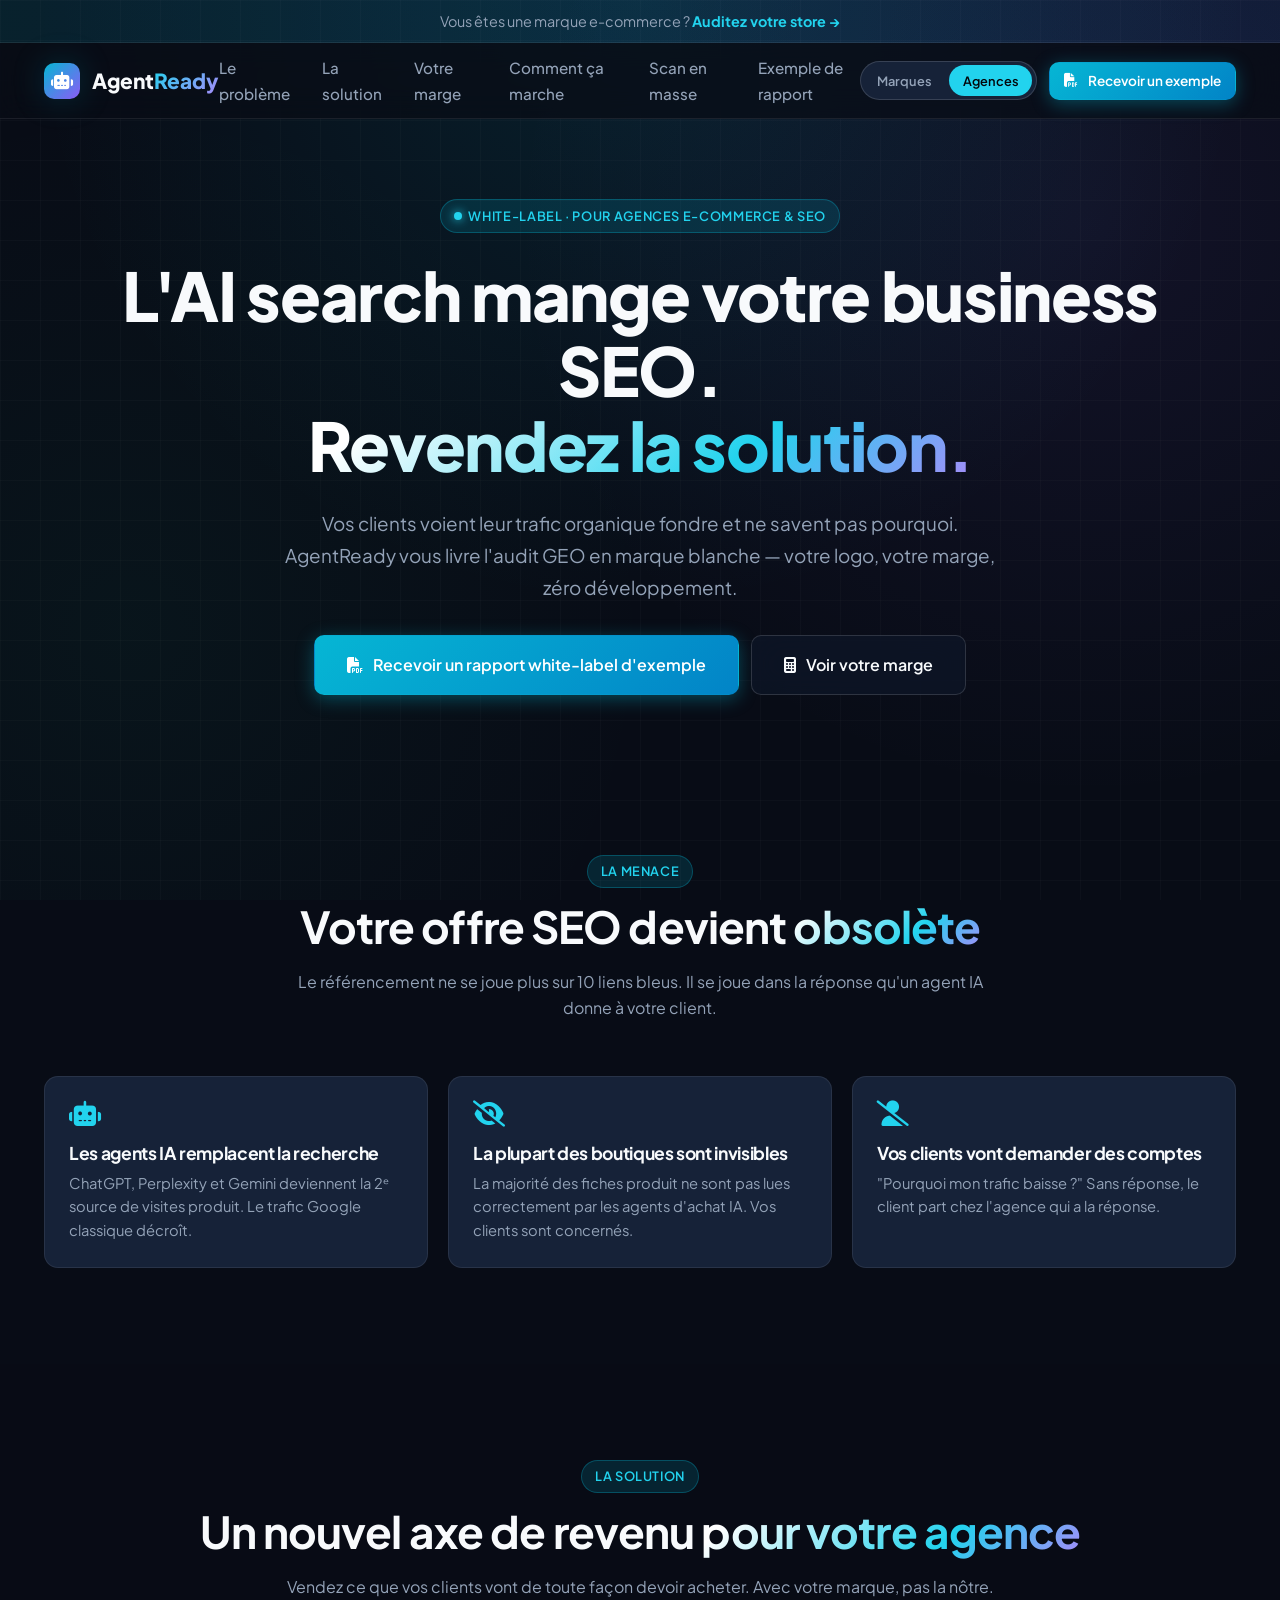
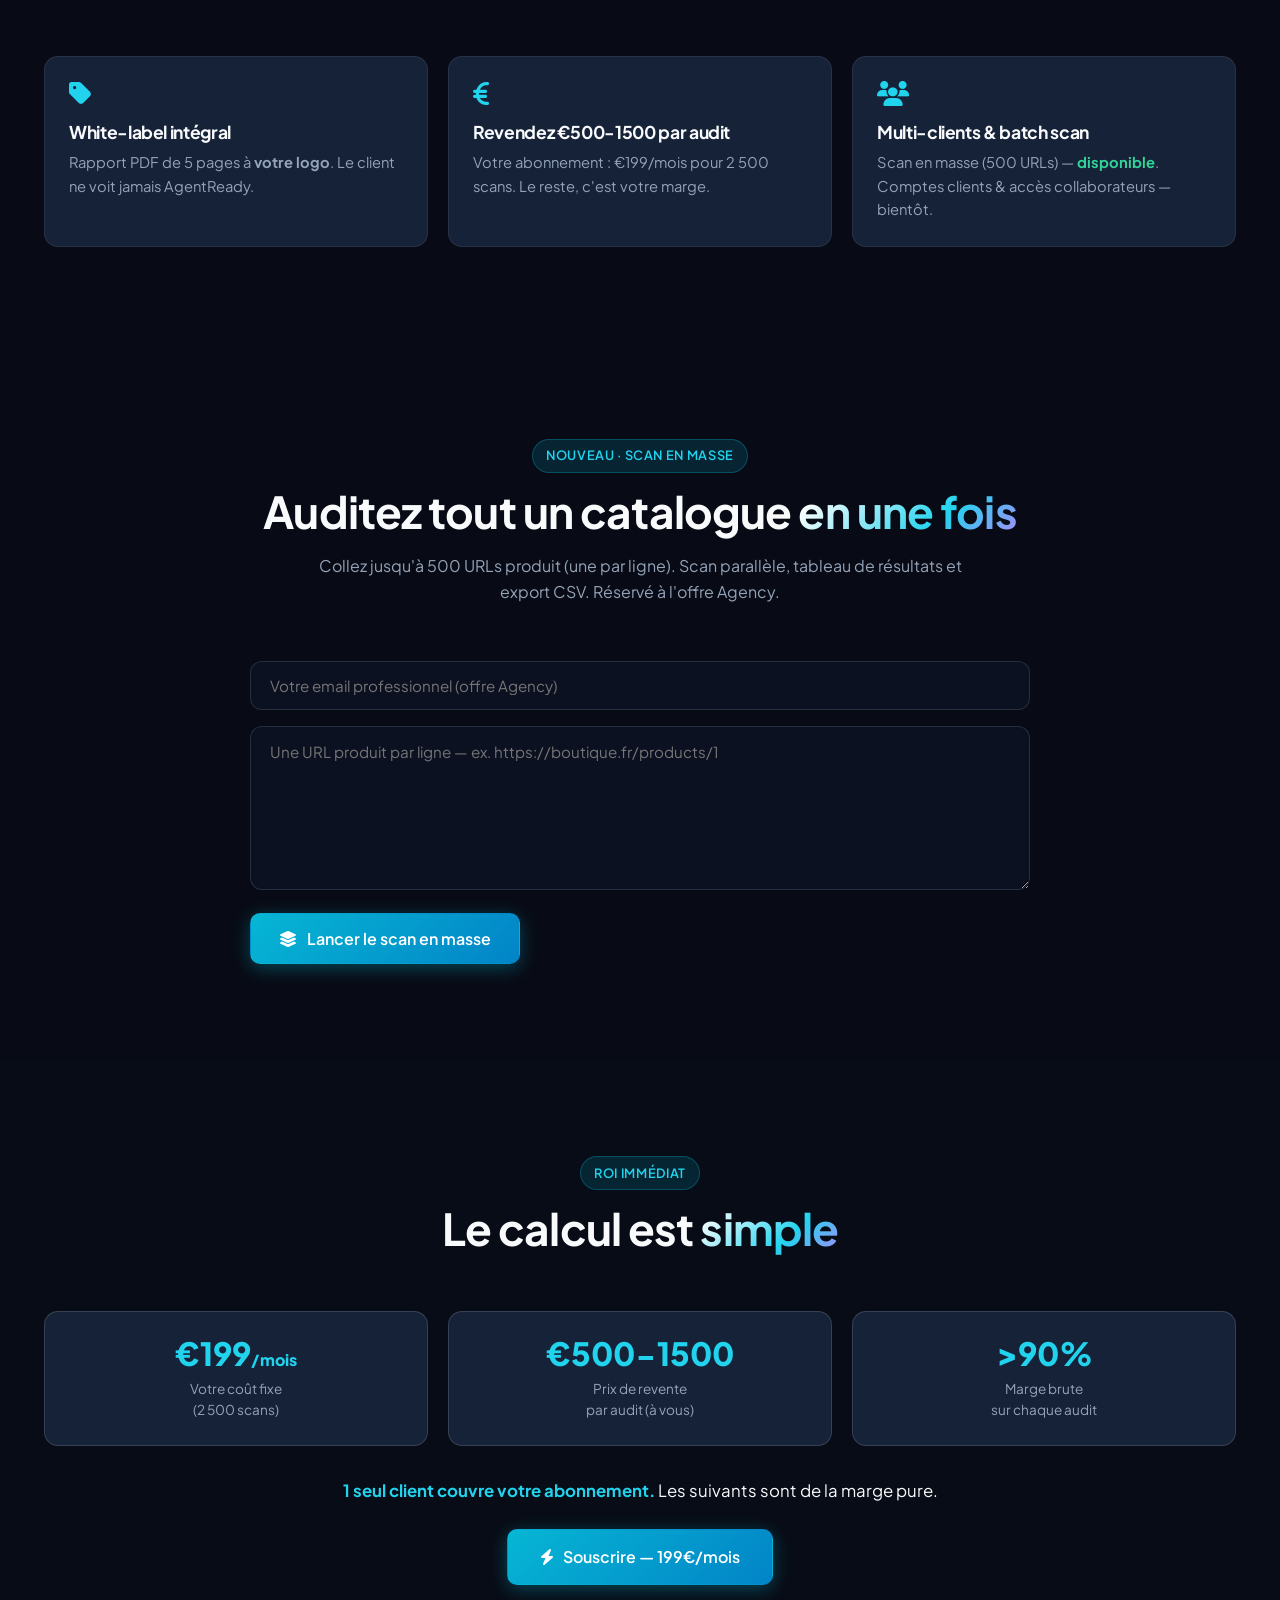
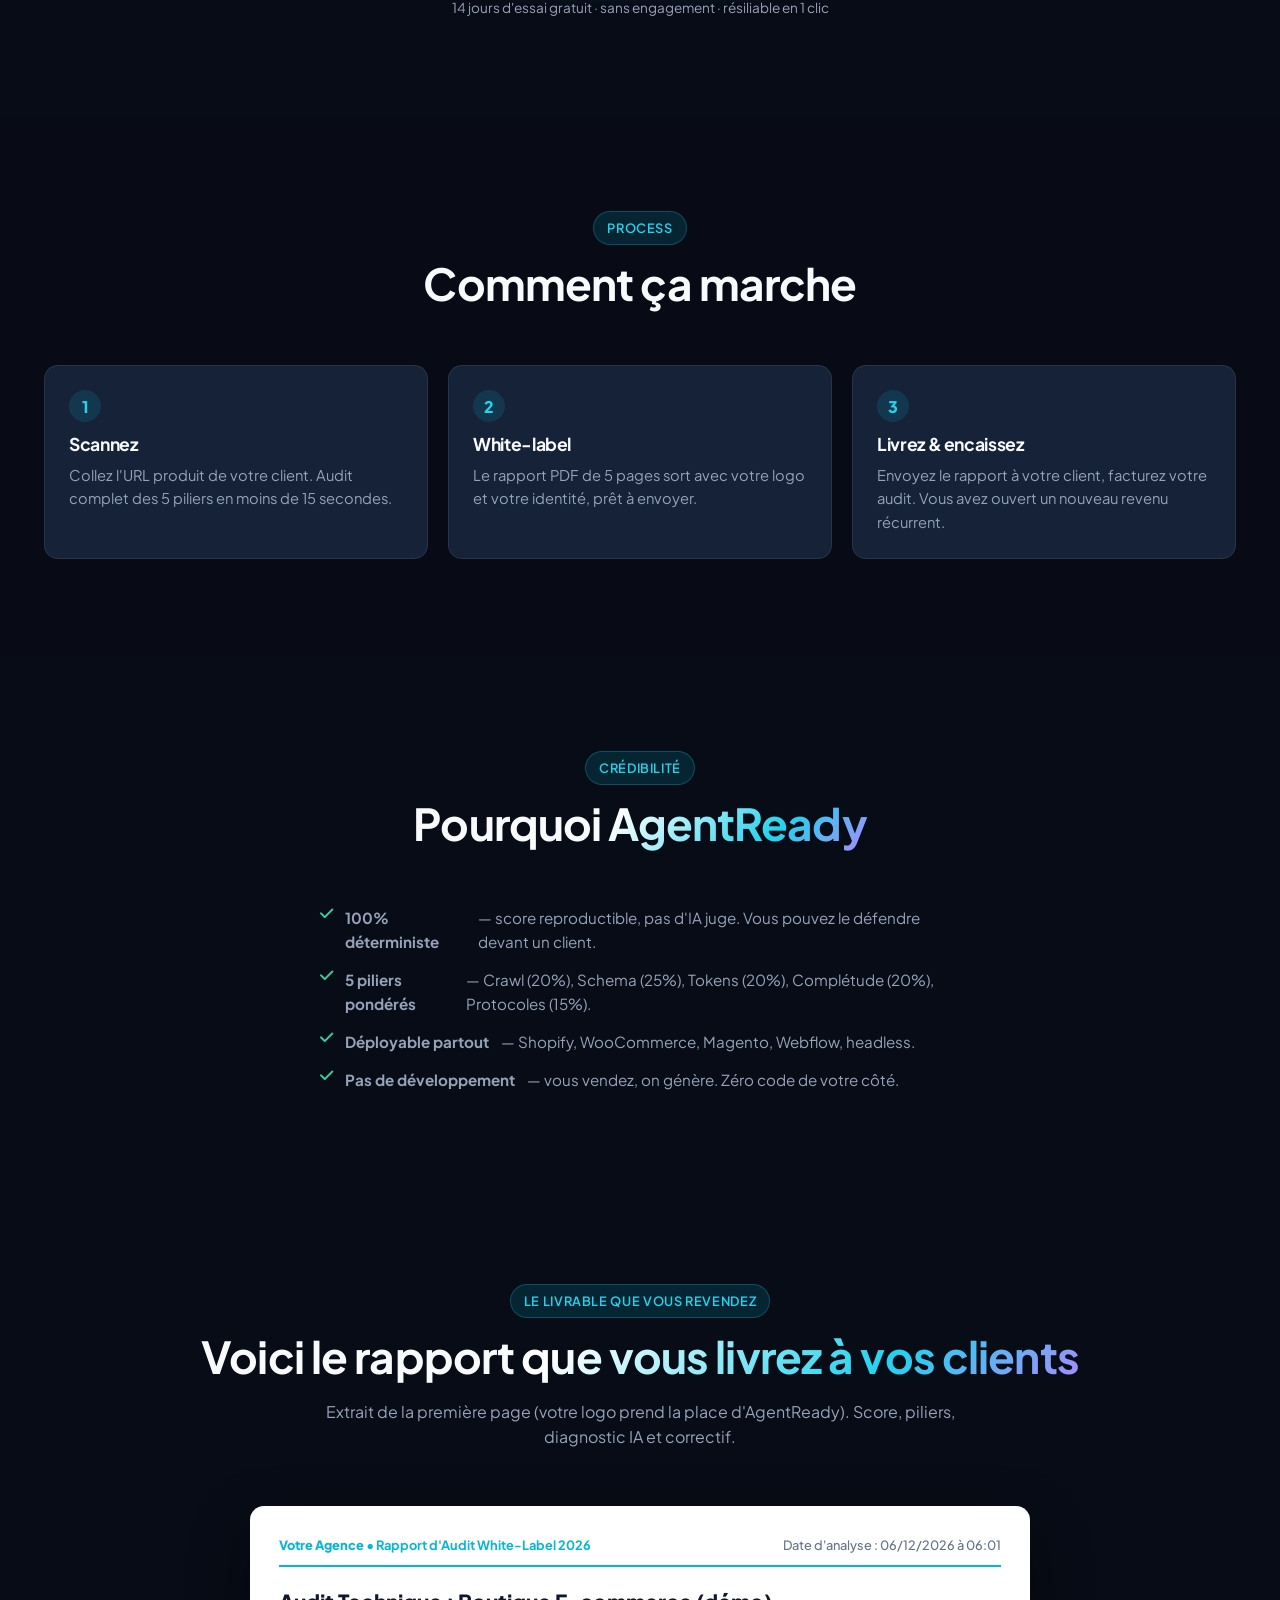
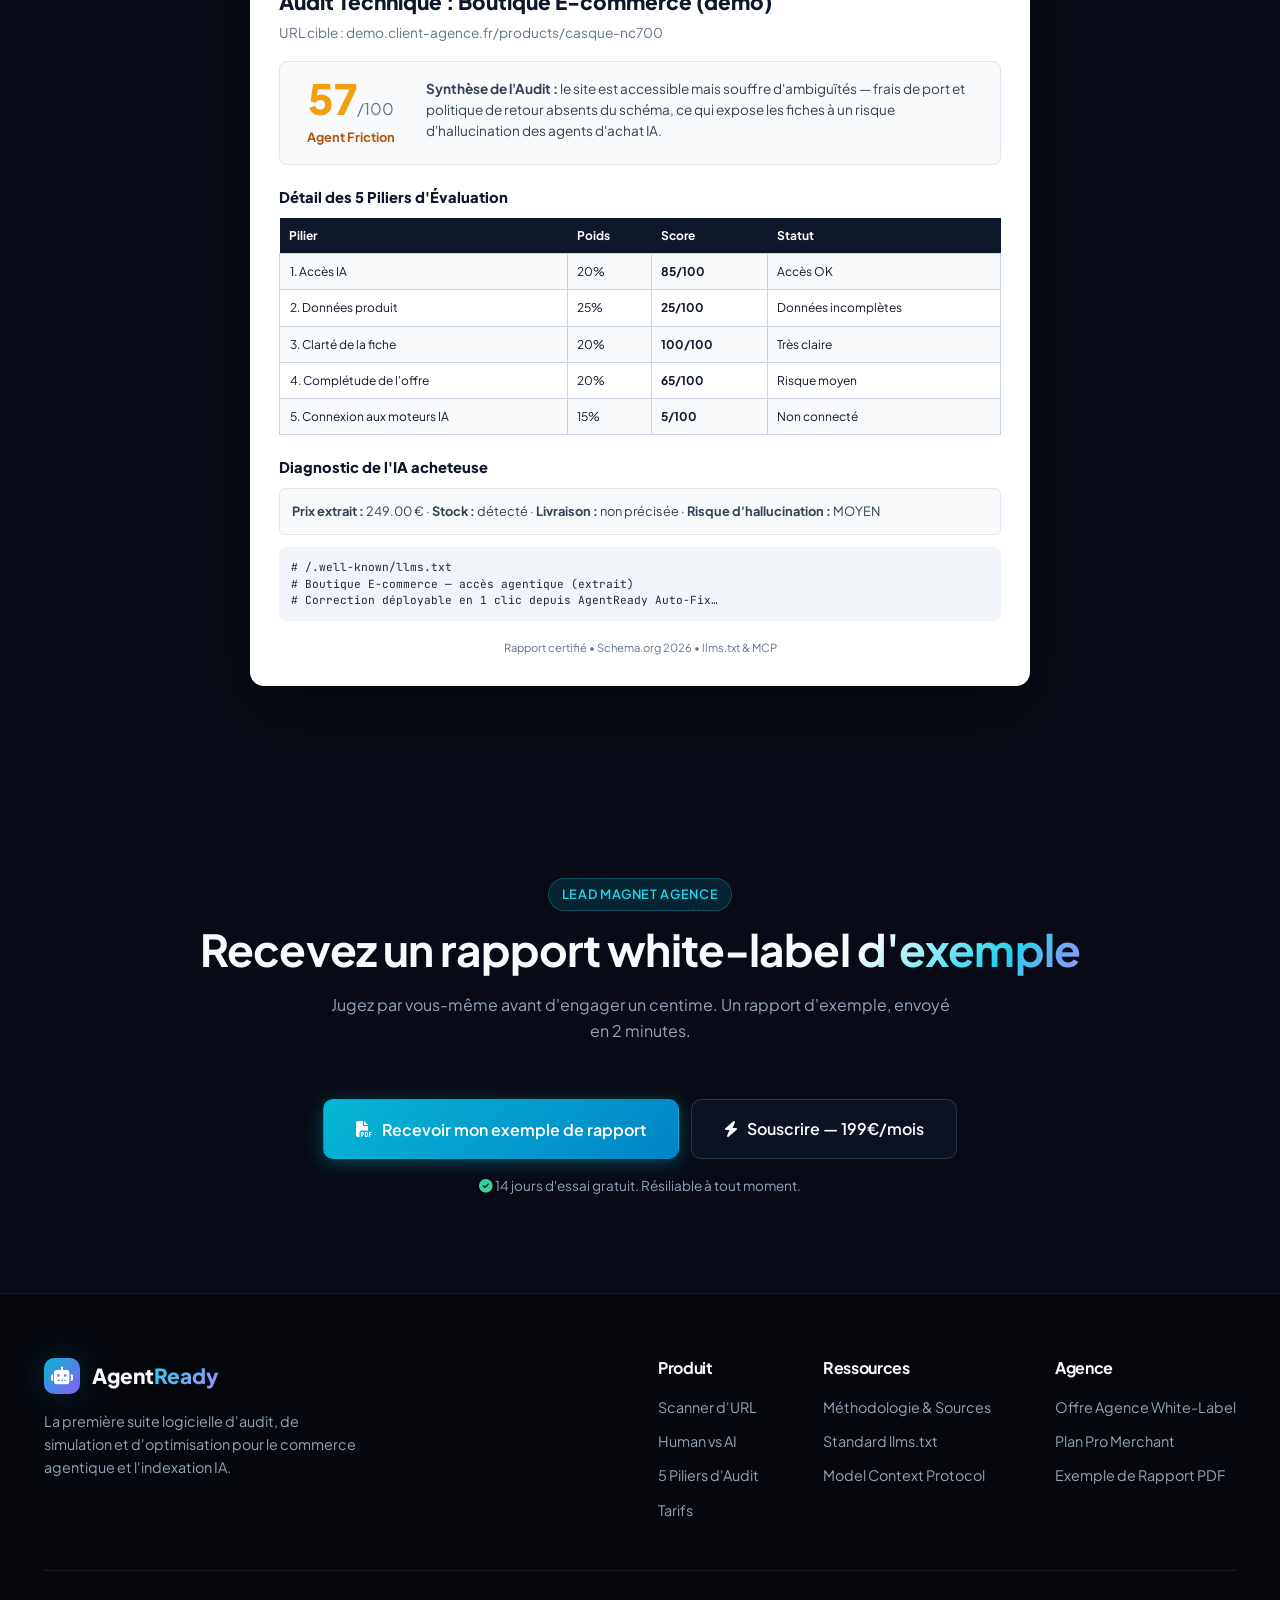
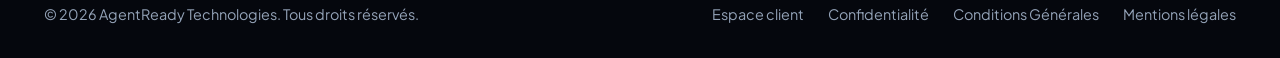
==== commit cffeeedd: "feat(quota): quota mensuel par palier (gratuit 5 / Pro 250 / Agency 2500) - _get_subscription_tier()" ====
--- a/agencies.html
+++ b/agencies.html
@@ -160,7 +160,7 @@
         <div class="step-card">
           <i class="fas fa-euro-sign" style="font-size: 1.6rem; color: var(--cyan-400); margin-bottom: 1rem;"></i>
           <h3 style="font-size: 1.1rem; margin-bottom: 0.5rem;">Revendez €500-1500 par audit</h3>
-          <p style="color: var(--text-secondary); font-size: 0.92rem; line-height: 1.6;">Votre abonnement : €199/mois pour 2 500 scans (bientôt). Le reste, c'est votre marge.</p>
+          <p style="color: var(--text-secondary); font-size: 0.92rem; line-height: 1.6;">Votre abonnement : €199/mois pour 2 500 scans. Le reste, c'est votre marge.</p>
         </div>
         <div class="step-card">
           <i class="fas fa-users" style="font-size: 1.6rem; color: var(--cyan-400); margin-bottom: 1rem;"></i>
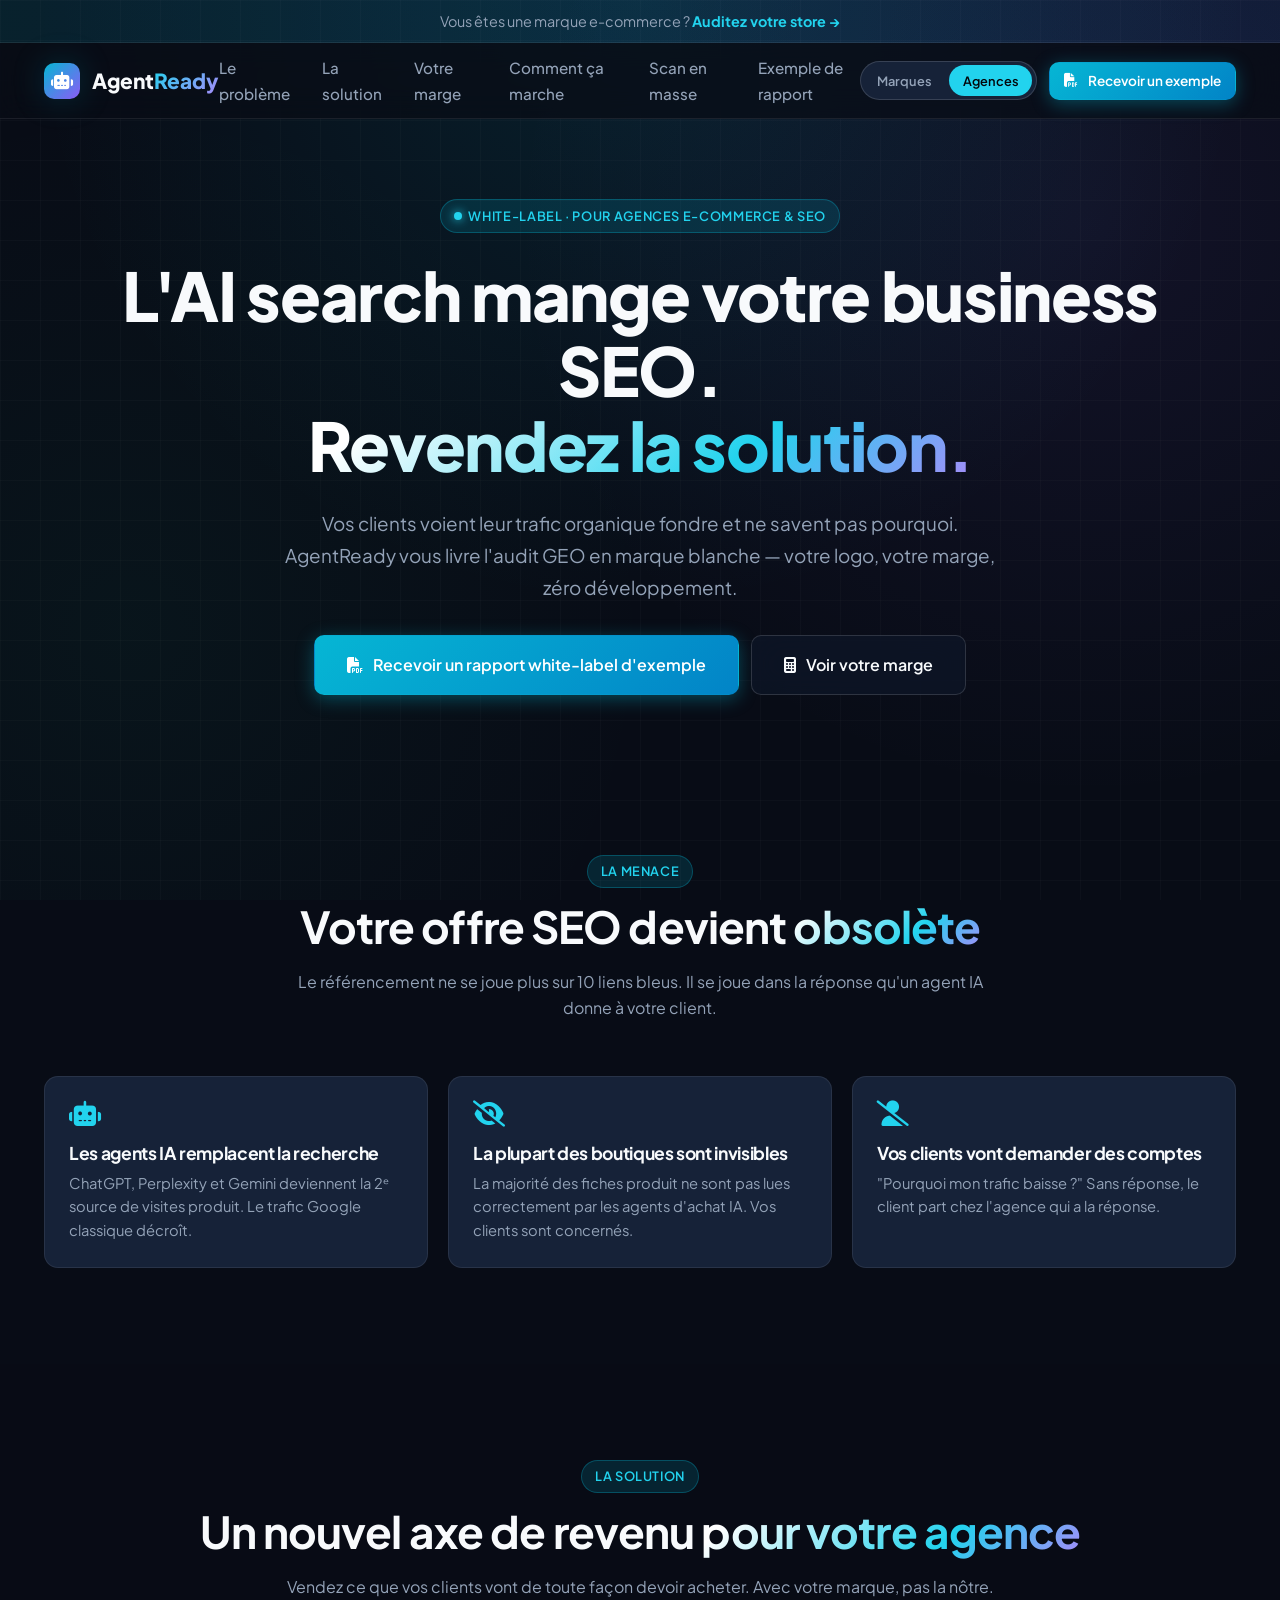
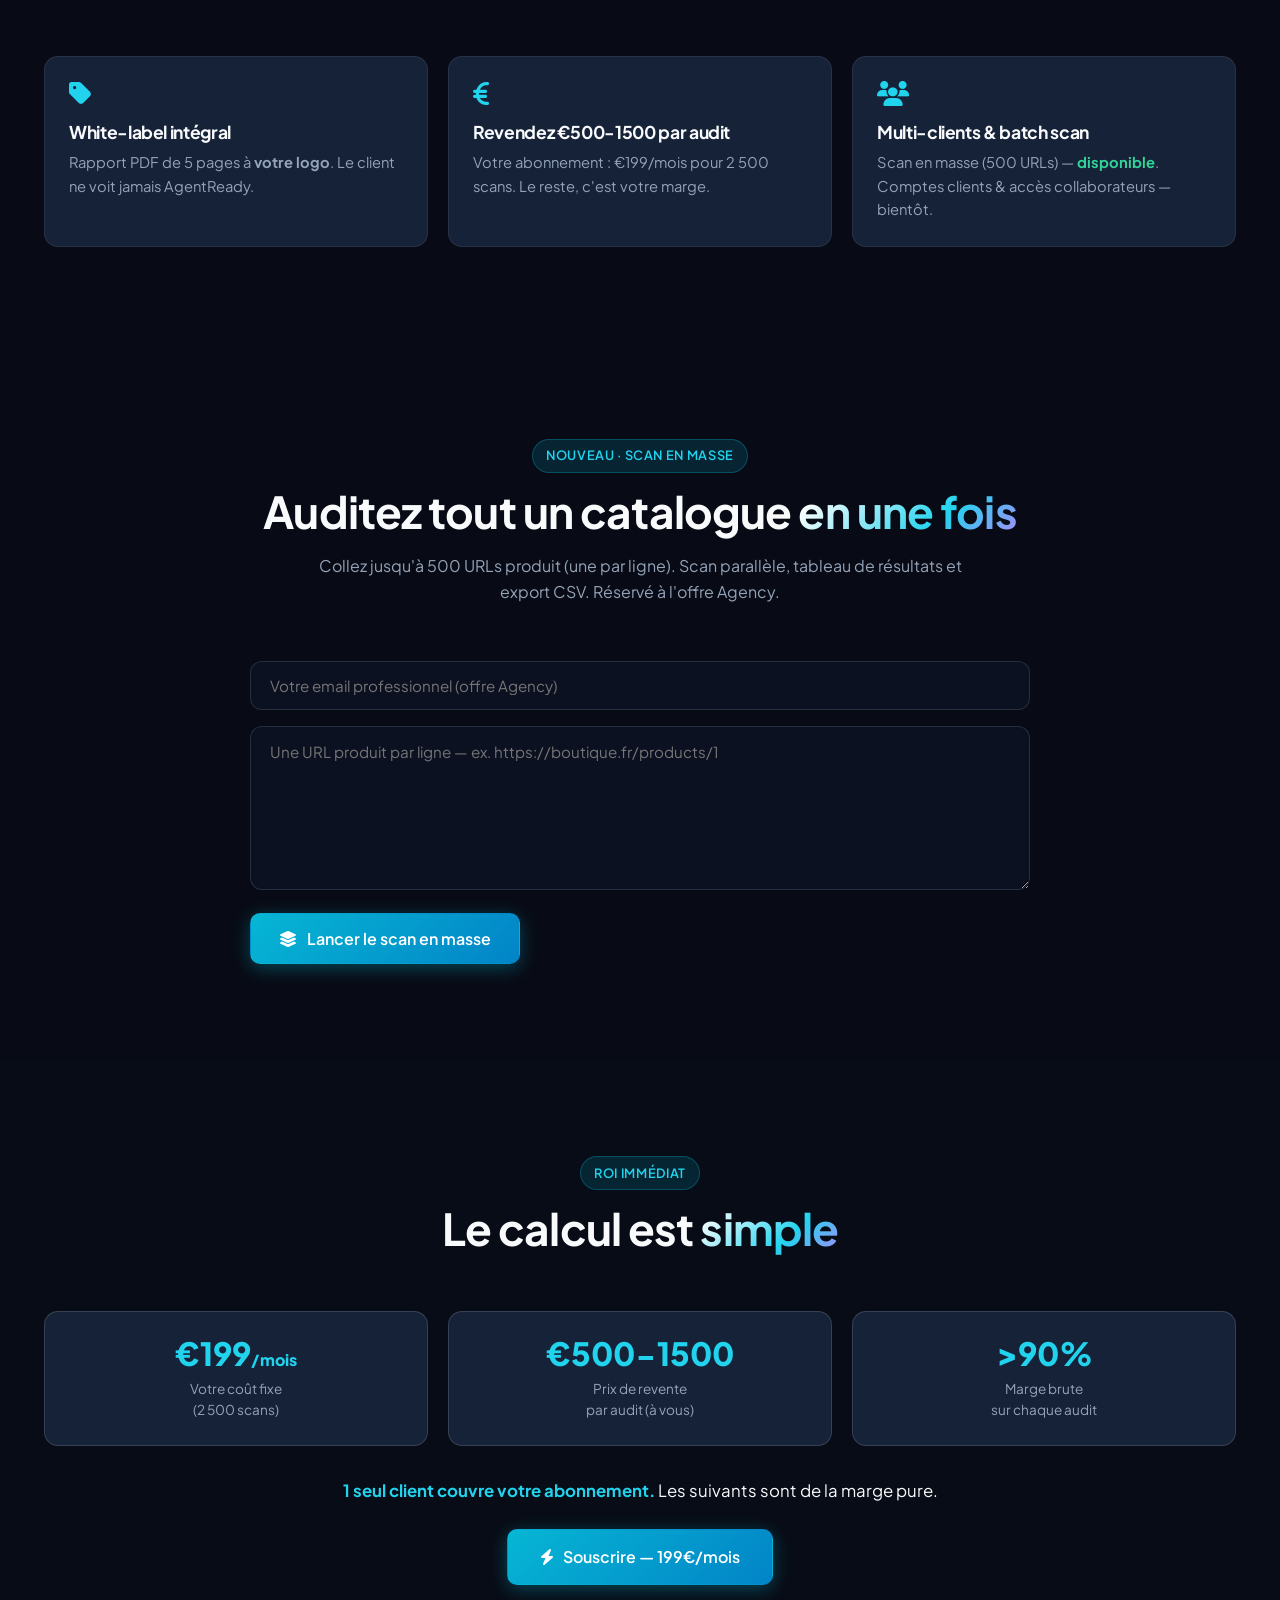
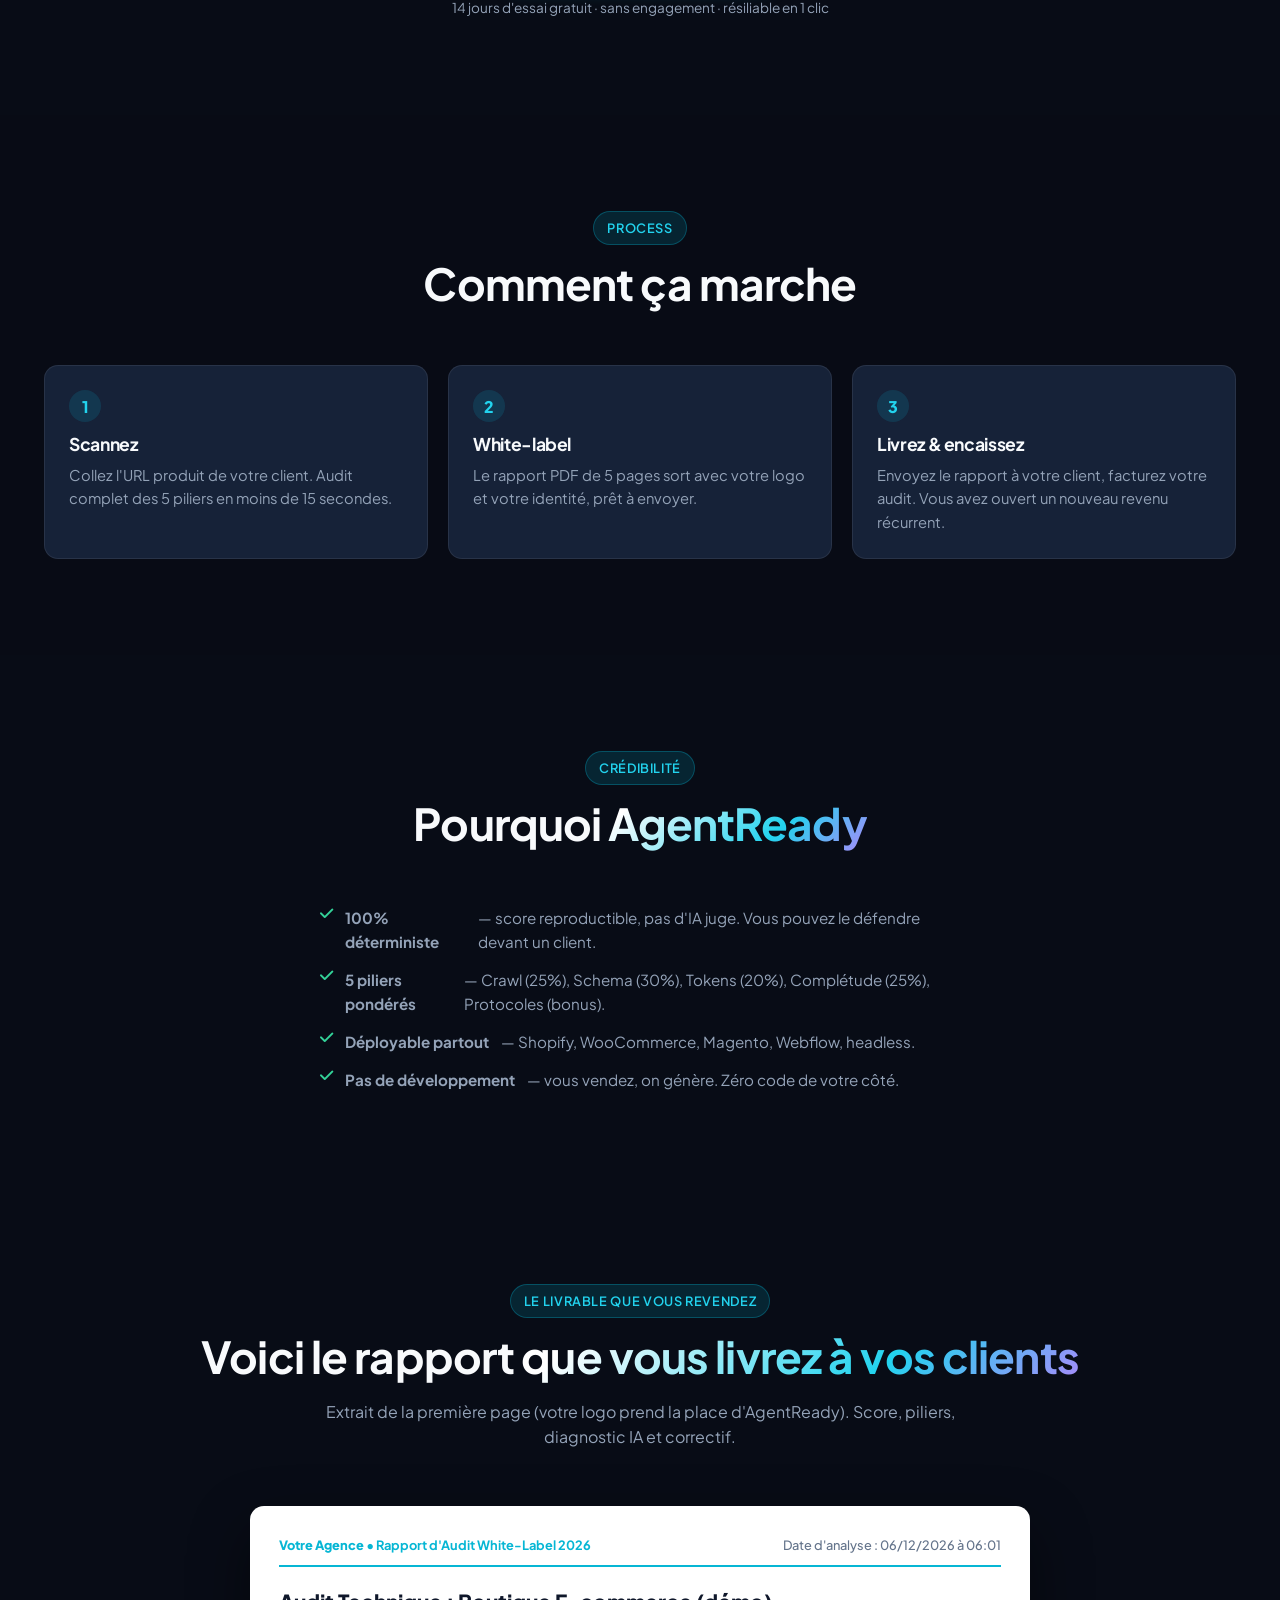
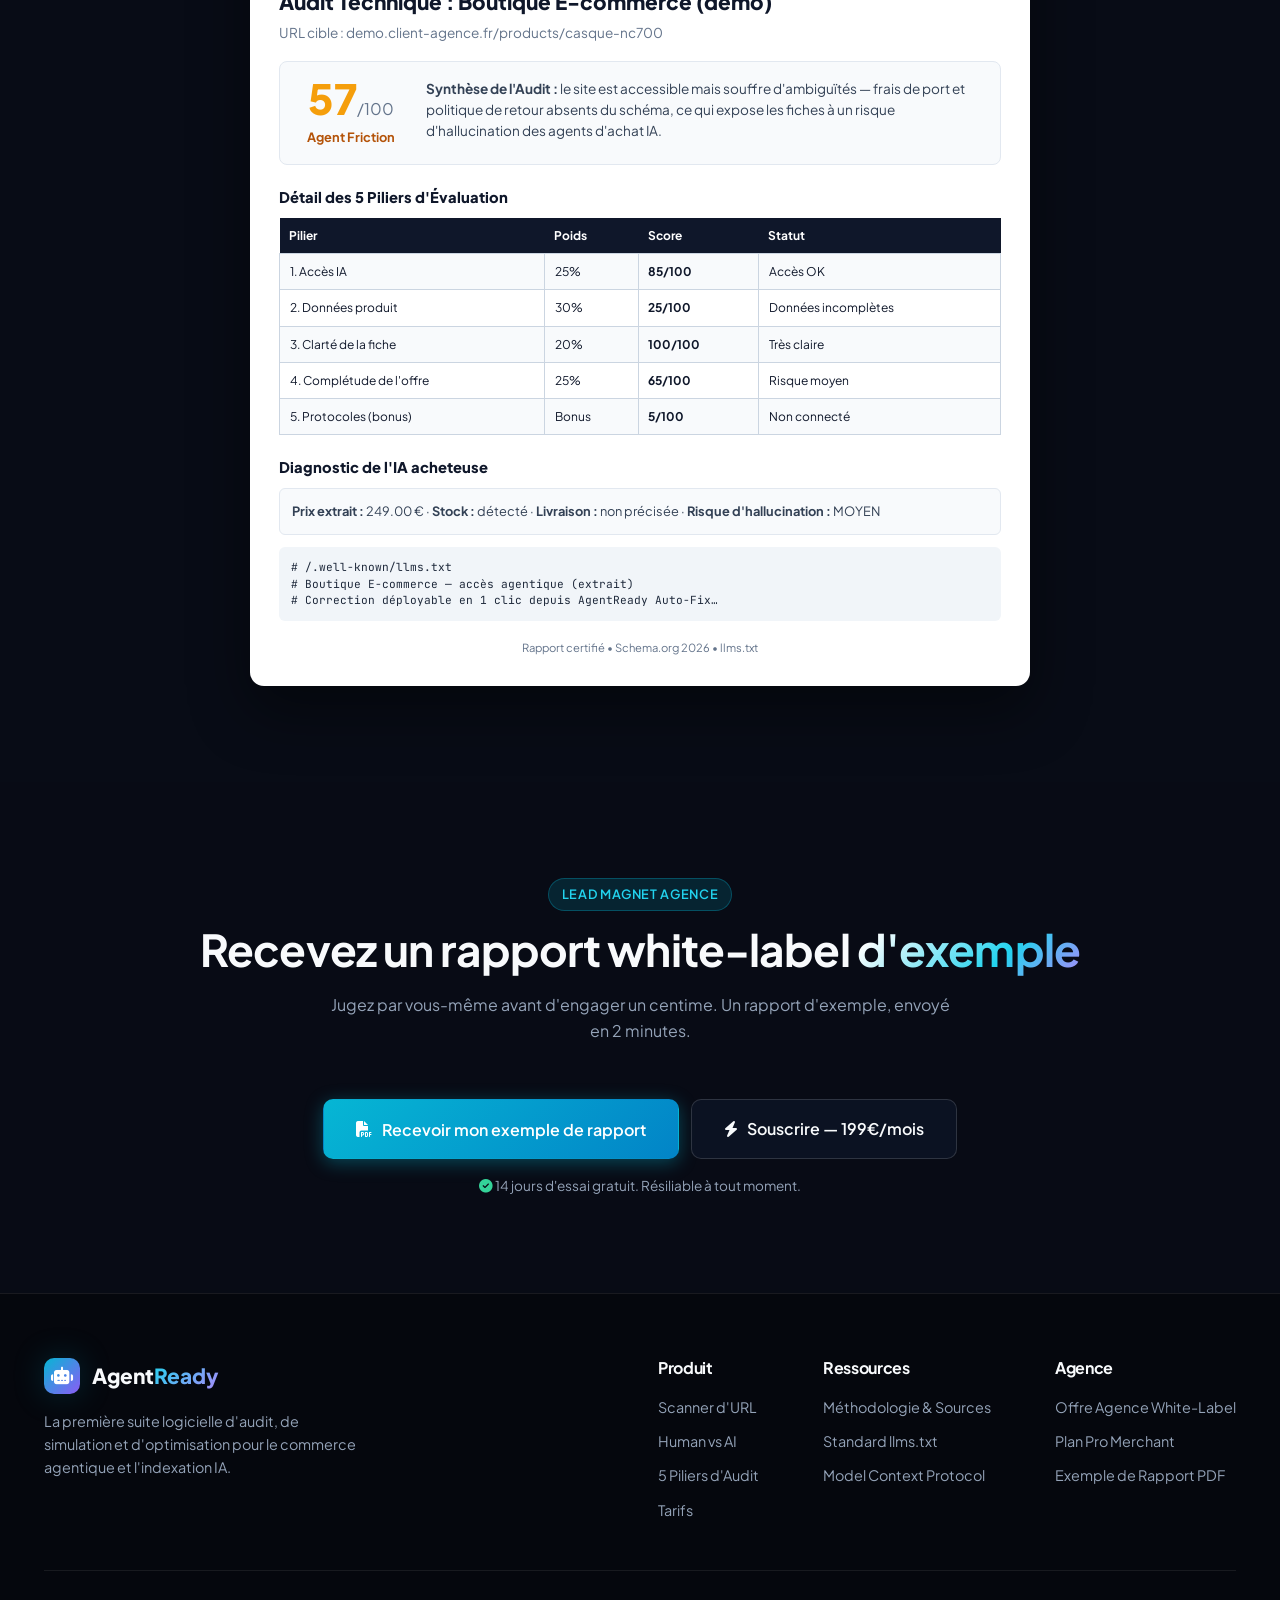
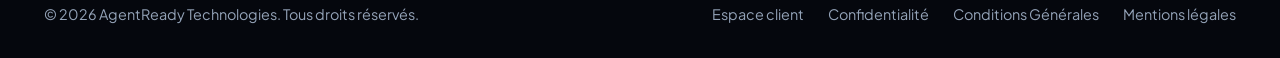
==== commit d001d297: "fix(honnetete+scoring): proto dépondéré (bonus) + purge MCP + unif 31 contrôles - Score 4 piliers no" ====
--- a/agencies.html
+++ b/agencies.html
@@ -324,7 +324,7 @@
 
       <ul class="pricing-features" style="max-width: 640px; margin: 0 auto; list-style: none;">
         <li class="included"><i class="fas fa-check"></i> <strong>100% déterministe</strong> — score reproductible, pas d'IA juge. Vous pouvez le défendre devant un client.</li>
-        <li class="included"><i class="fas fa-check"></i> <strong>5 piliers pondérés</strong> — Crawl (20%), Schema (25%), Tokens (20%), Complétude (20%), Protocoles (15%).</li>
+        <li class="included"><i class="fas fa-check"></i> <strong>5 piliers pondérés</strong> — Crawl (25%), Schema (30%), Tokens (20%), Complétude (25%), Protocoles (bonus).</li>
         <li class="included"><i class="fas fa-check"></i> <strong>Déployable partout</strong> — Shopify, WooCommerce, Magento, Webflow, headless.</li>
         <li class="included"><i class="fas fa-check"></i> <strong>Pas de développement</strong> — vous vendez, on génère. Zéro code de votre côté.</li>
       </ul>
@@ -366,11 +366,11 @@
         <div class="report-pillars-title">Détail des 5 Piliers d'Évaluation</div>
         <table class="report-pillars">
           <tr><th>Pilier</th><th>Poids</th><th>Score</th><th>Statut</th></tr>
-          <tr><td>1. Accès IA</td><td>20%</td><td><b>85/100</b></td><td>Accès OK</td></tr>
-          <tr><td>2. Données produit</td><td>25%</td><td><b>25/100</b></td><td>Données incomplètes</td></tr>
+          <tr><td>1. Accès IA</td><td>25%</td><td><b>85/100</b></td><td>Accès OK</td></tr>
+          <tr><td>2. Données produit</td><td>30%</td><td><b>25/100</b></td><td>Données incomplètes</td></tr>
           <tr><td>3. Clarté de la fiche</td><td>20%</td><td><b>100/100</b></td><td>Très claire</td></tr>
-          <tr><td>4. Complétude de l'offre</td><td>20%</td><td><b>65/100</b></td><td>Risque moyen</td></tr>
-          <tr><td>5. Connexion aux moteurs IA</td><td>15%</td><td><b>5/100</b></td><td>Non connecté</td></tr>
+          <tr><td>4. Complétude de l'offre</td><td>25%</td><td><b>65/100</b></td><td>Risque moyen</td></tr>
+          <tr><td>5. Protocoles (bonus)</td><td>Bonus</td><td><b>5/100</b></td><td>Non connecté</td></tr>
         </table>
 
         <div class="report-diag-title">Diagnostic de l'IA acheteuse</div>
@@ -382,7 +382,7 @@
 # Boutique E-commerce — accès agentique (extrait)
 # Correction déployable en 1 clic depuis AgentReady Auto-Fix…</div>
 
-        <div class="report-preview-foot">Rapport certifié • Schema.org 2026 • llms.txt &amp; MCP</div>
+        <div class="report-preview-foot">Rapport certifié • Schema.org 2026 • llms.txt</div>
       </div>
     </div>
   </section>
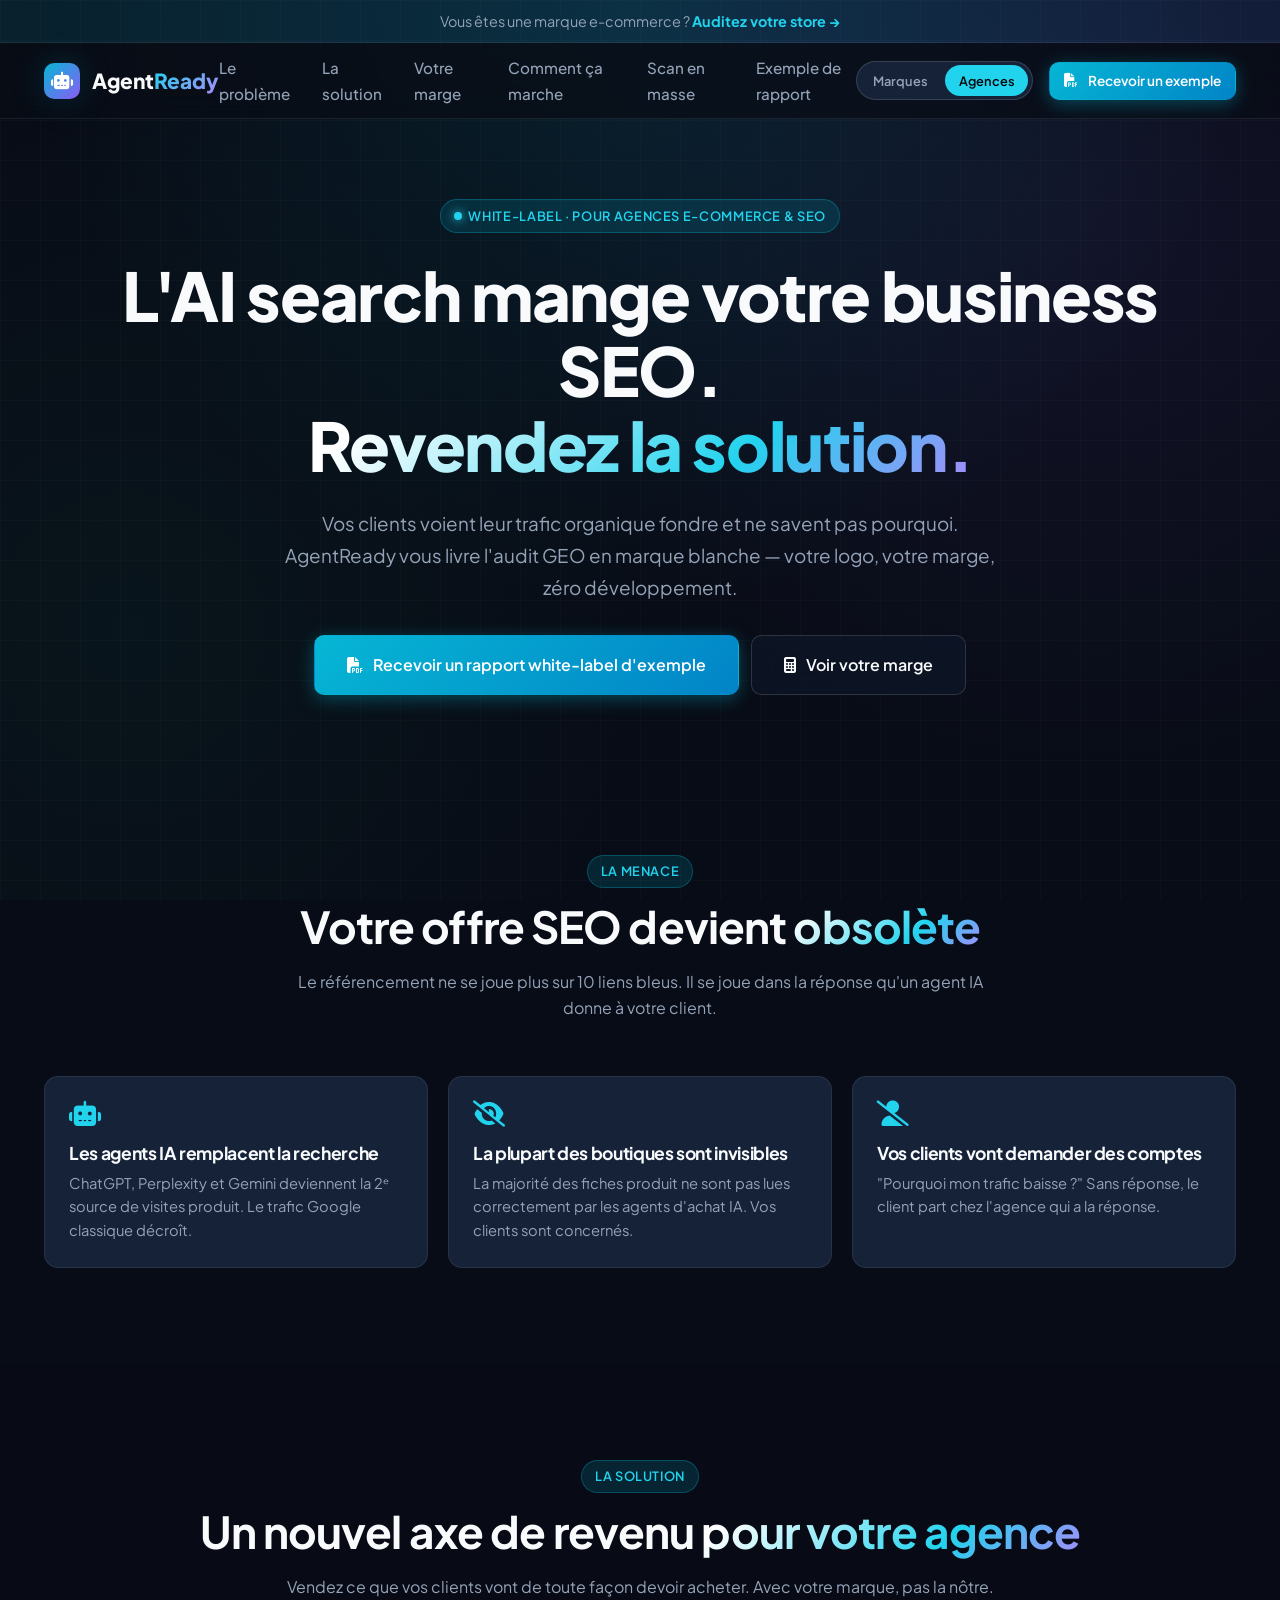
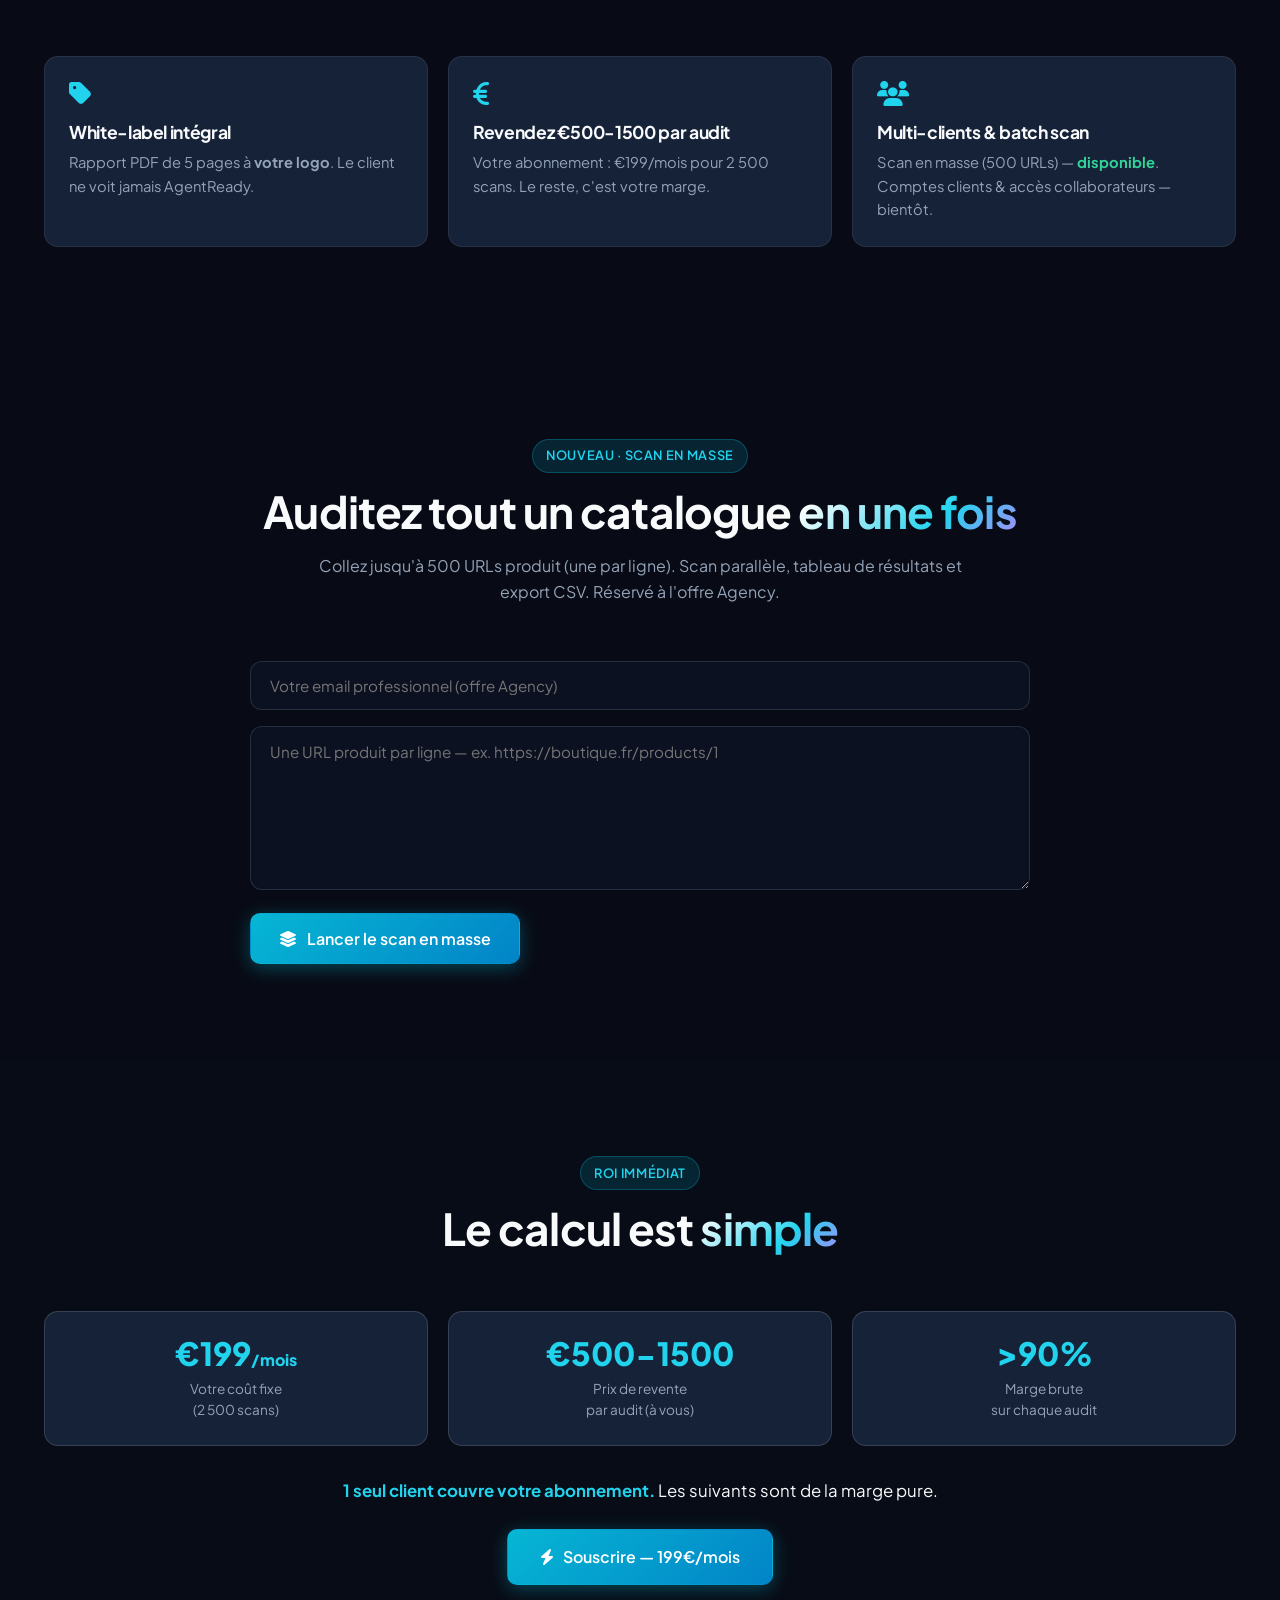
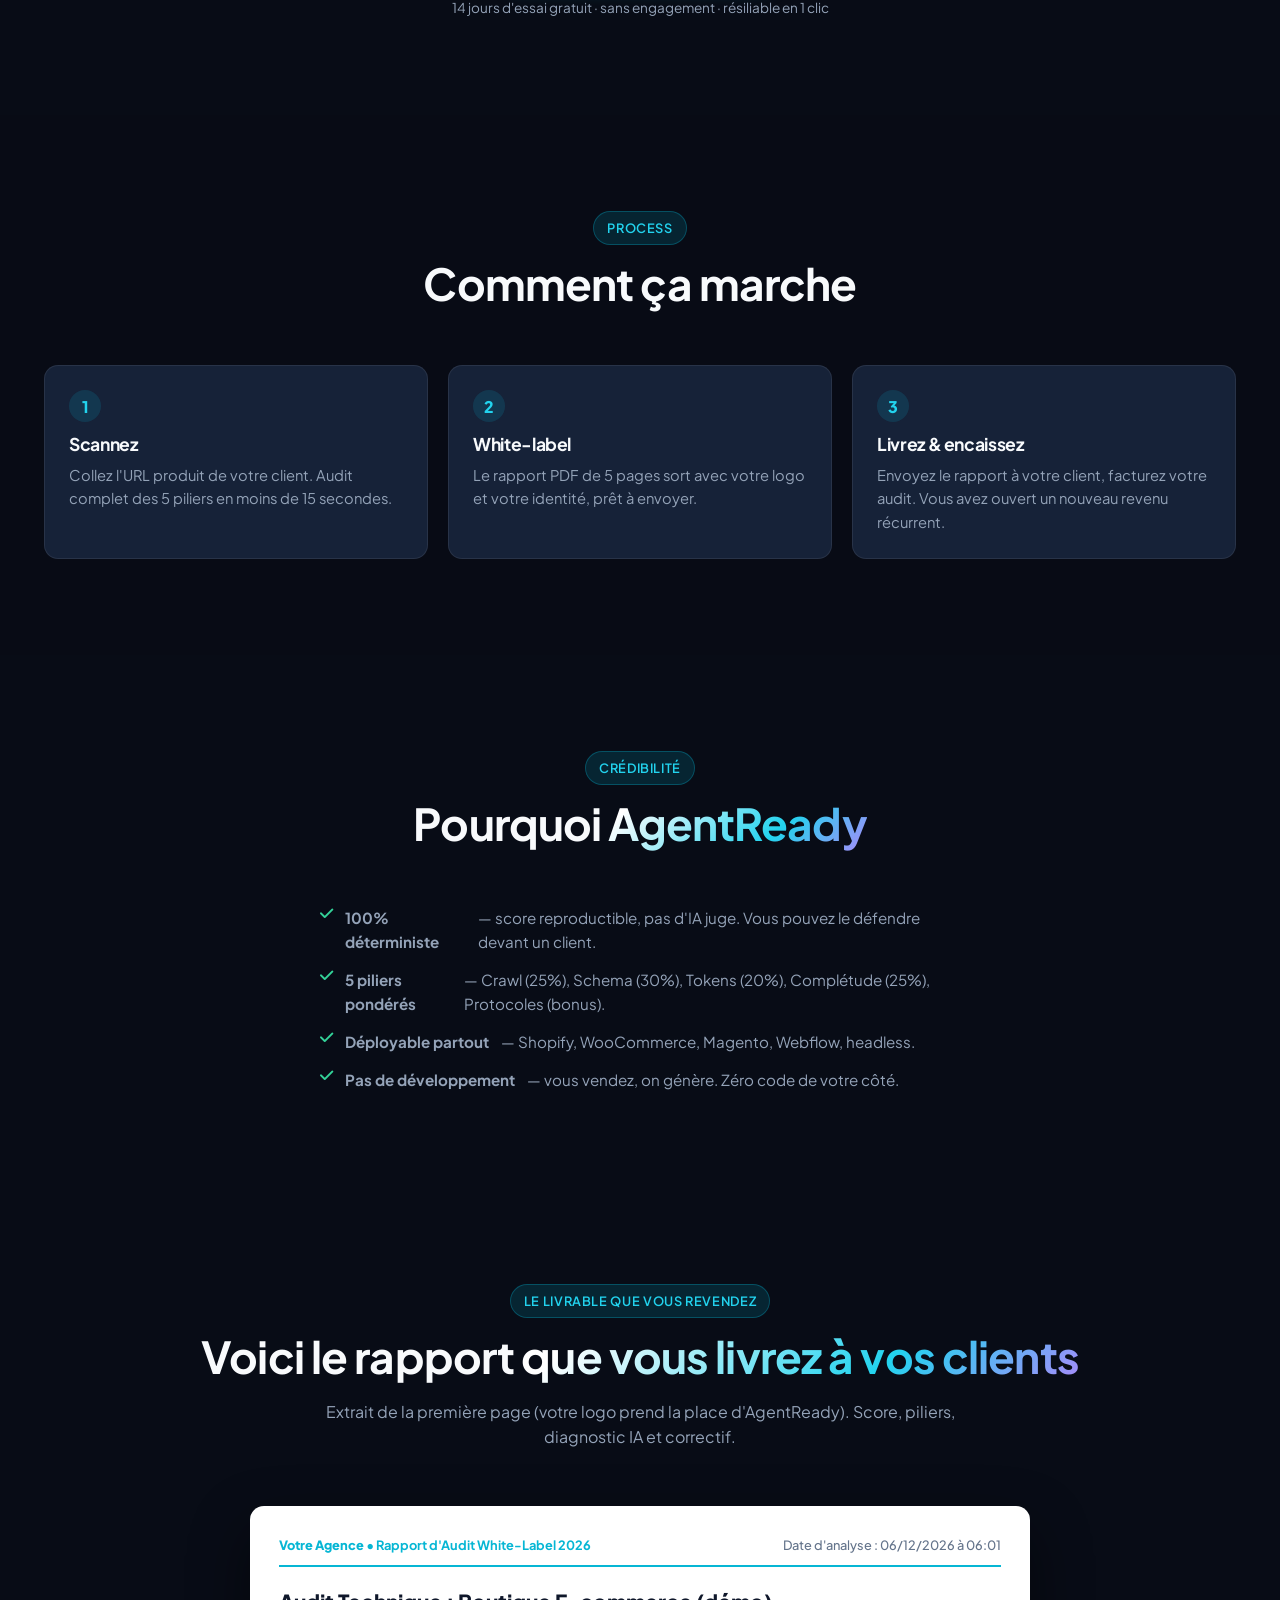
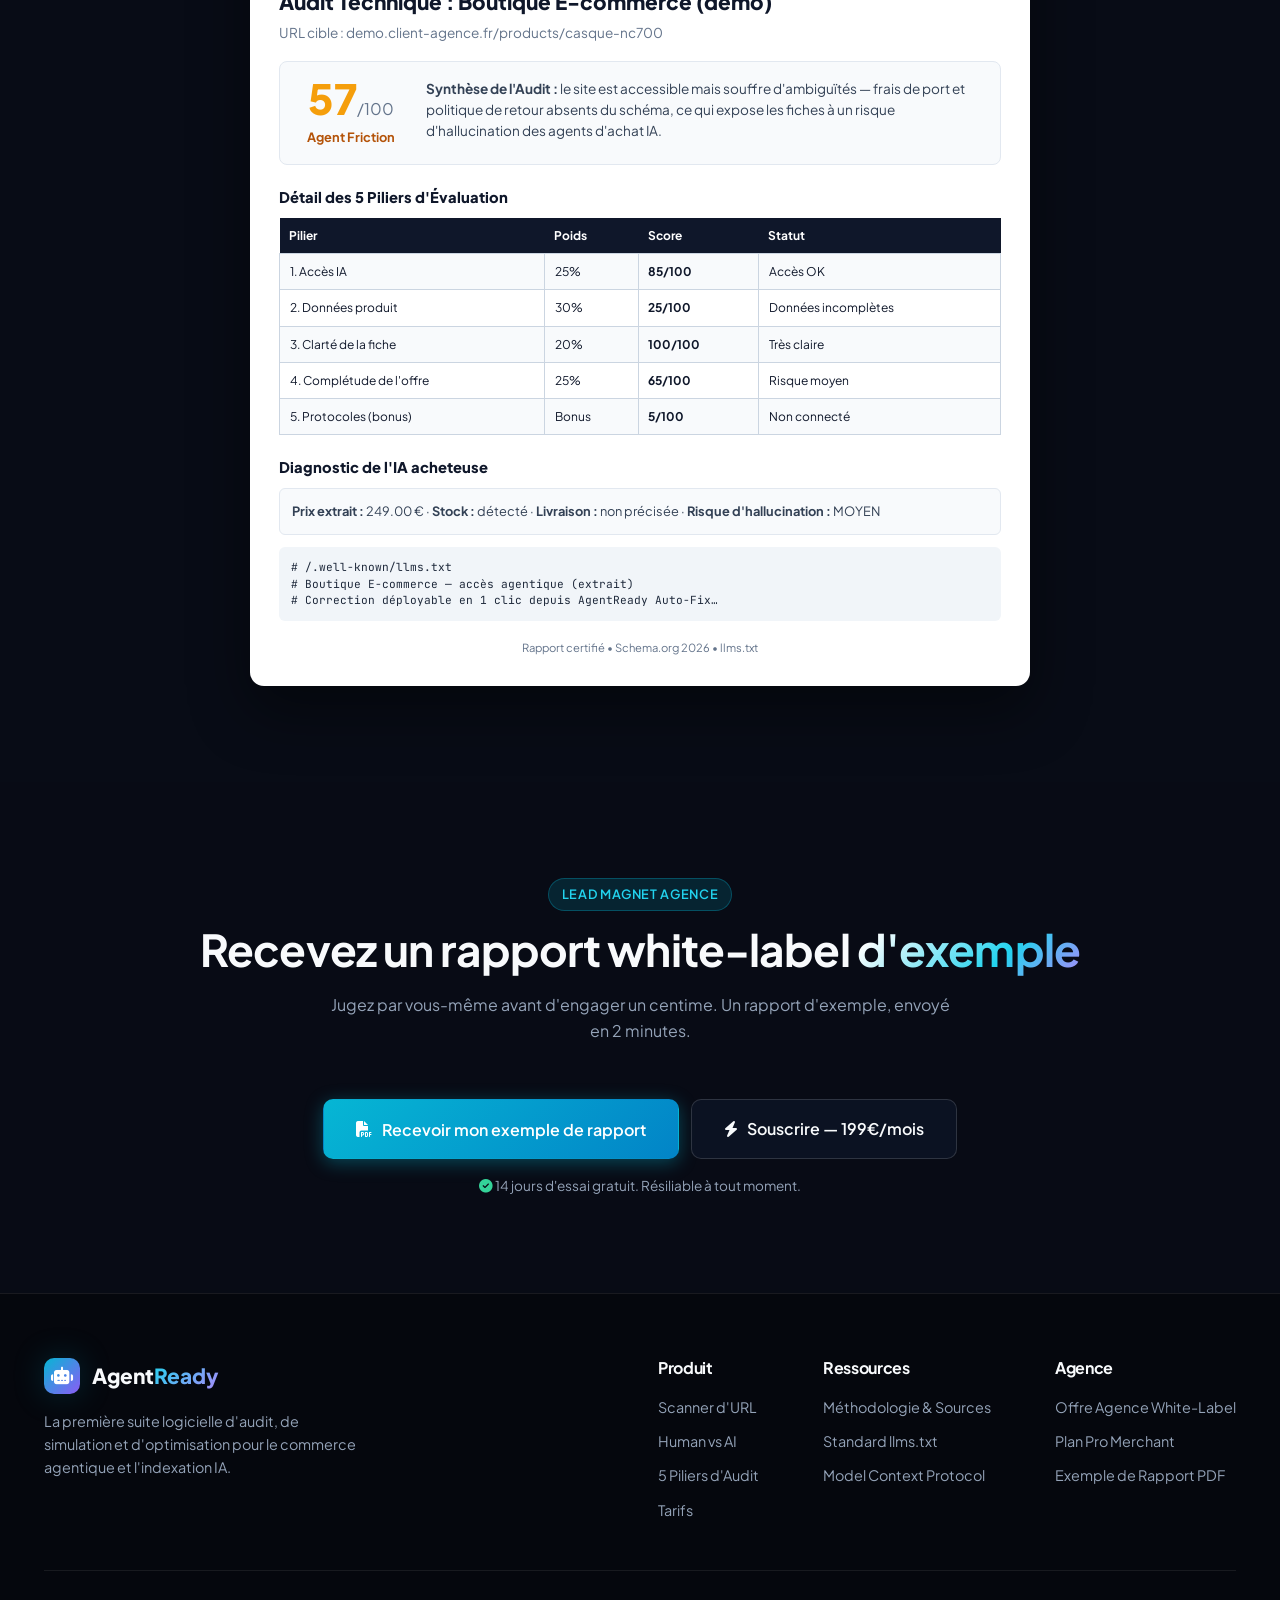
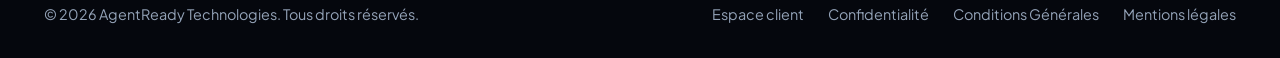
==== commit b1f34312: "fix(responsive): mobile — retire l'inline style du header (bloquait display:none) + wrap des blocs c" ====
--- a/agencies.html
+++ b/agencies.html
@@ -62,7 +62,7 @@
         </ul>
       </nav>
 
-      <div class="nav-cta-group" style="display: flex; gap: 0.75rem; align-items: center;">
+      <div class="nav-cta-group">
         <div class="audience-switch" aria-label="Changer d'audience">
           <a href="/">Marques</a>
           <a href="/agences" class="active">Agences</a>
--- a/css/components.css
+++ b/css/components.css
@@ -595,6 +595,7 @@
   line-height: 1.6;
   color: #a5f3fc;
   overflow-y: auto;
+  overflow-x: auto;
 }
 
 .ai-tag-missing {
@@ -966,6 +967,7 @@
   padding: 1.5rem;
   max-height: 420px;
   overflow-y: auto;
+  overflow-x: auto;
   font-family: var(--font-mono);
   font-size: 0.88rem;
   line-height: 1.7;
@@ -974,6 +976,13 @@
 
 pre code {
   font-family: inherit;
+}
+
+/* Responsive : les blocs de code coupent les lignes, sans jamais élargir la page */
+.code-view-container pre,
+.ai-raw-stream pre {
+  white-space: pre-wrap;
+  word-break: break-word;
 }
 
 /* Syntax highlight simulation */
@@ -1478,7 +1487,10 @@
     gap: 0.75rem;
   }
   .pricing-grid {
-    grid-template-columns: 1fr !important;
+    grid-template-columns: minmax(0, 1fr) !important;
+  }
+  .pricing-card {
+    min-width: 0;
   }
   .footer-grid {
     grid-template-columns: 1fr 1fr !important;
@@ -1492,6 +1504,10 @@
   }
   .footer-grid {
     grid-template-columns: 1fr !important;
+  }
+  .btn-lg {
+    width: 100%;
+    white-space: normal;
   }
   .modal-card {
     padding: 1.25rem !important;
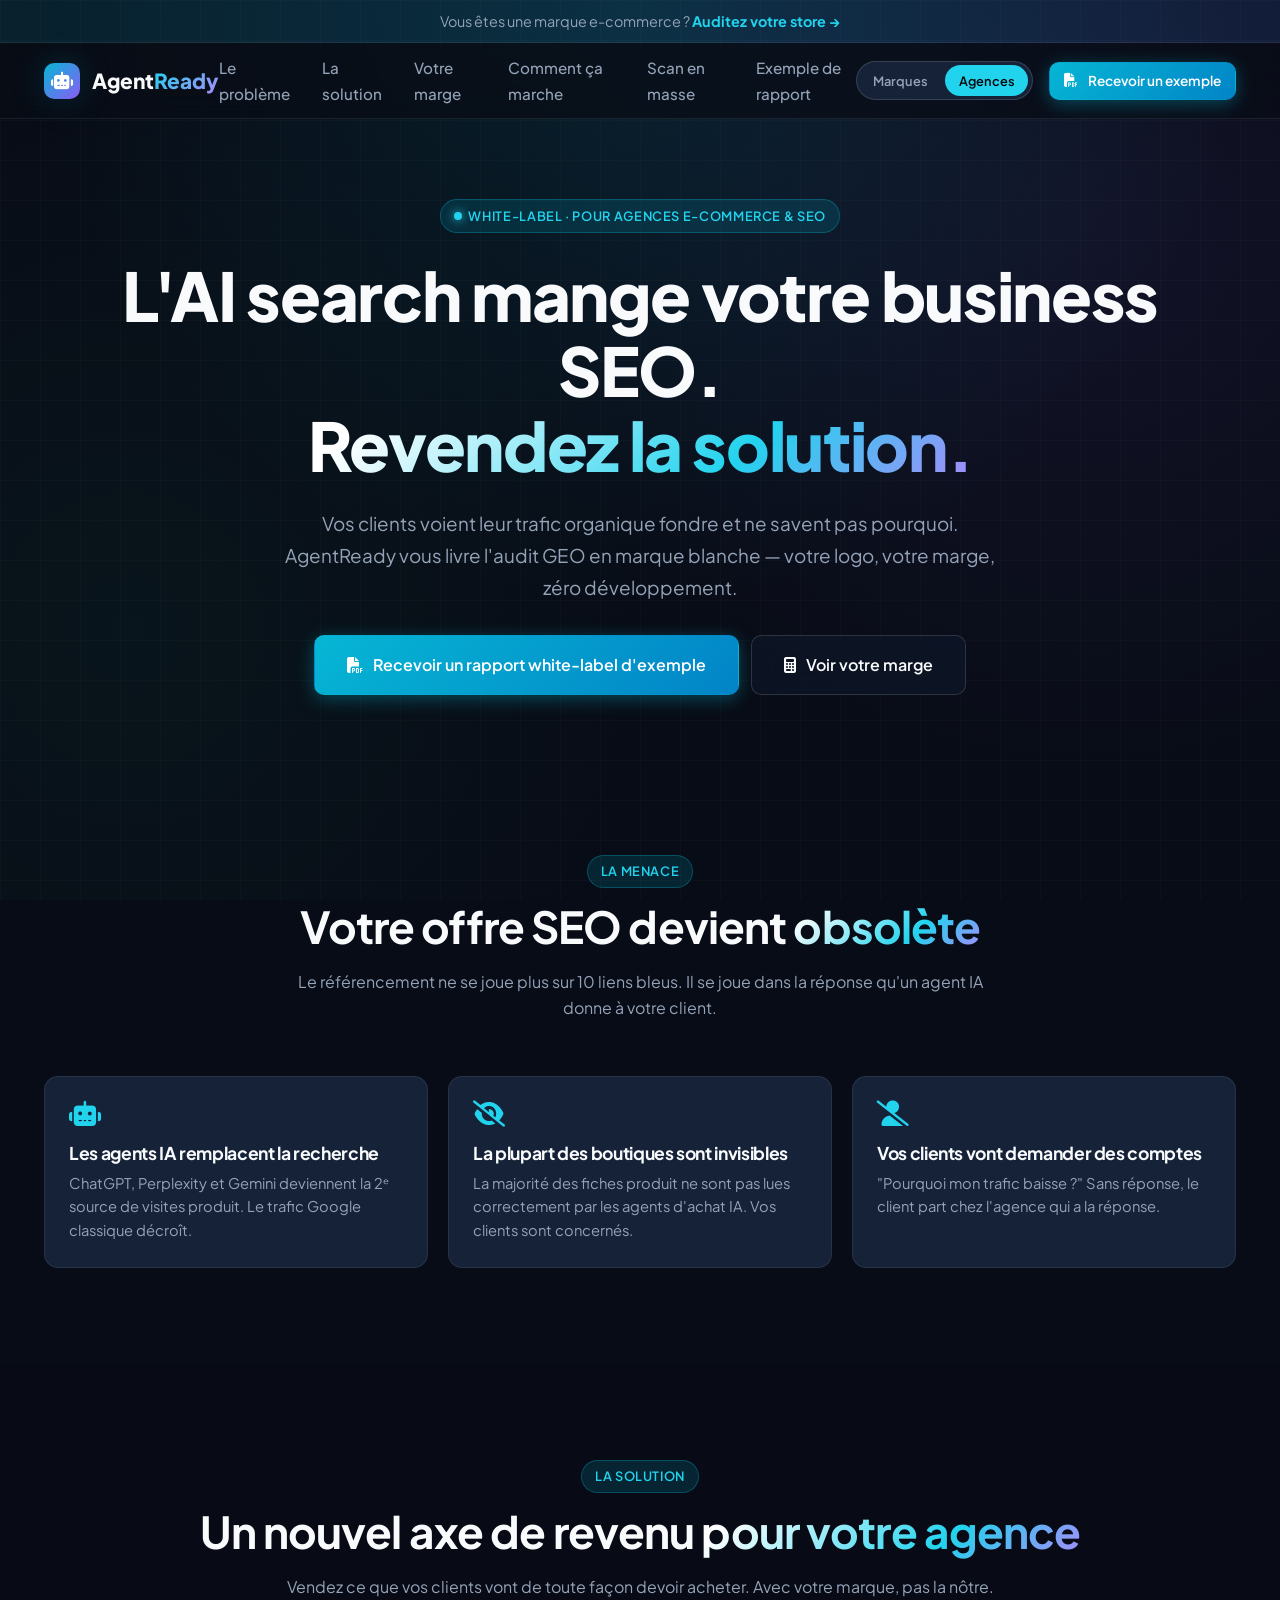
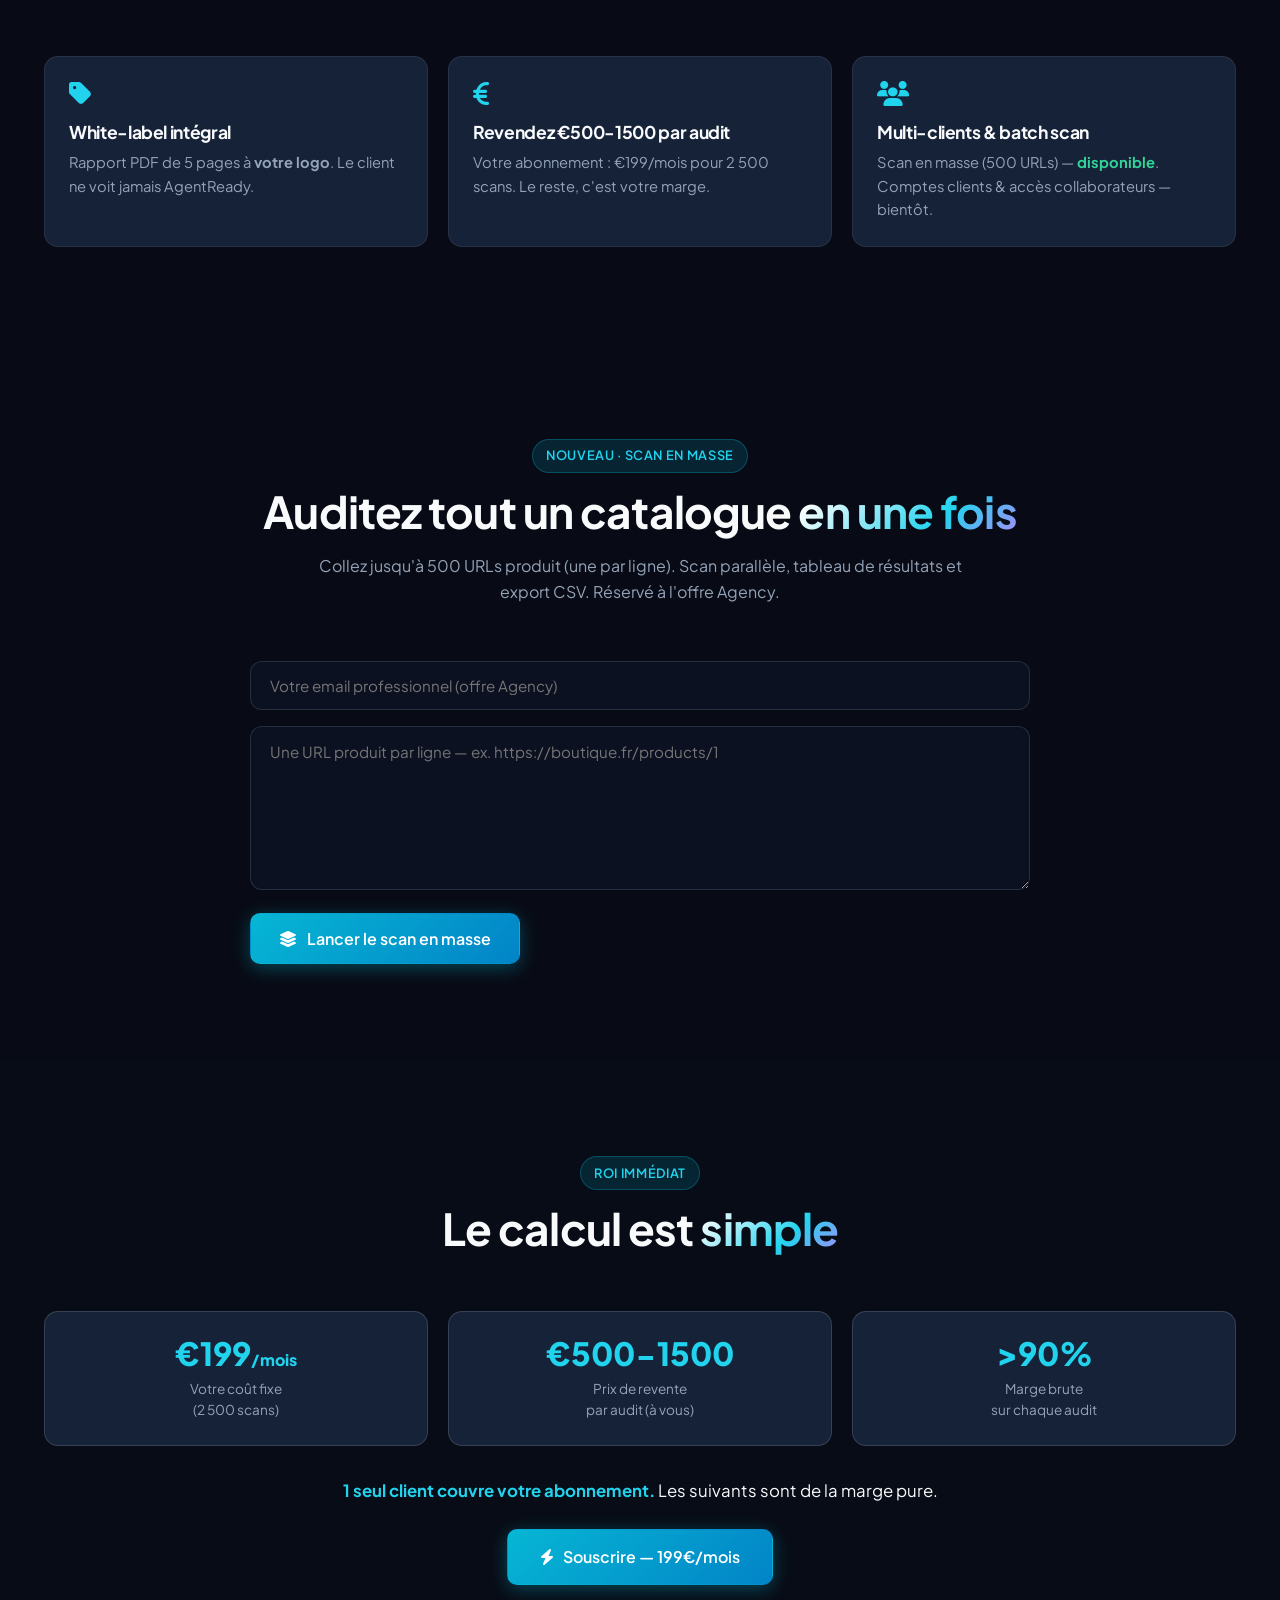
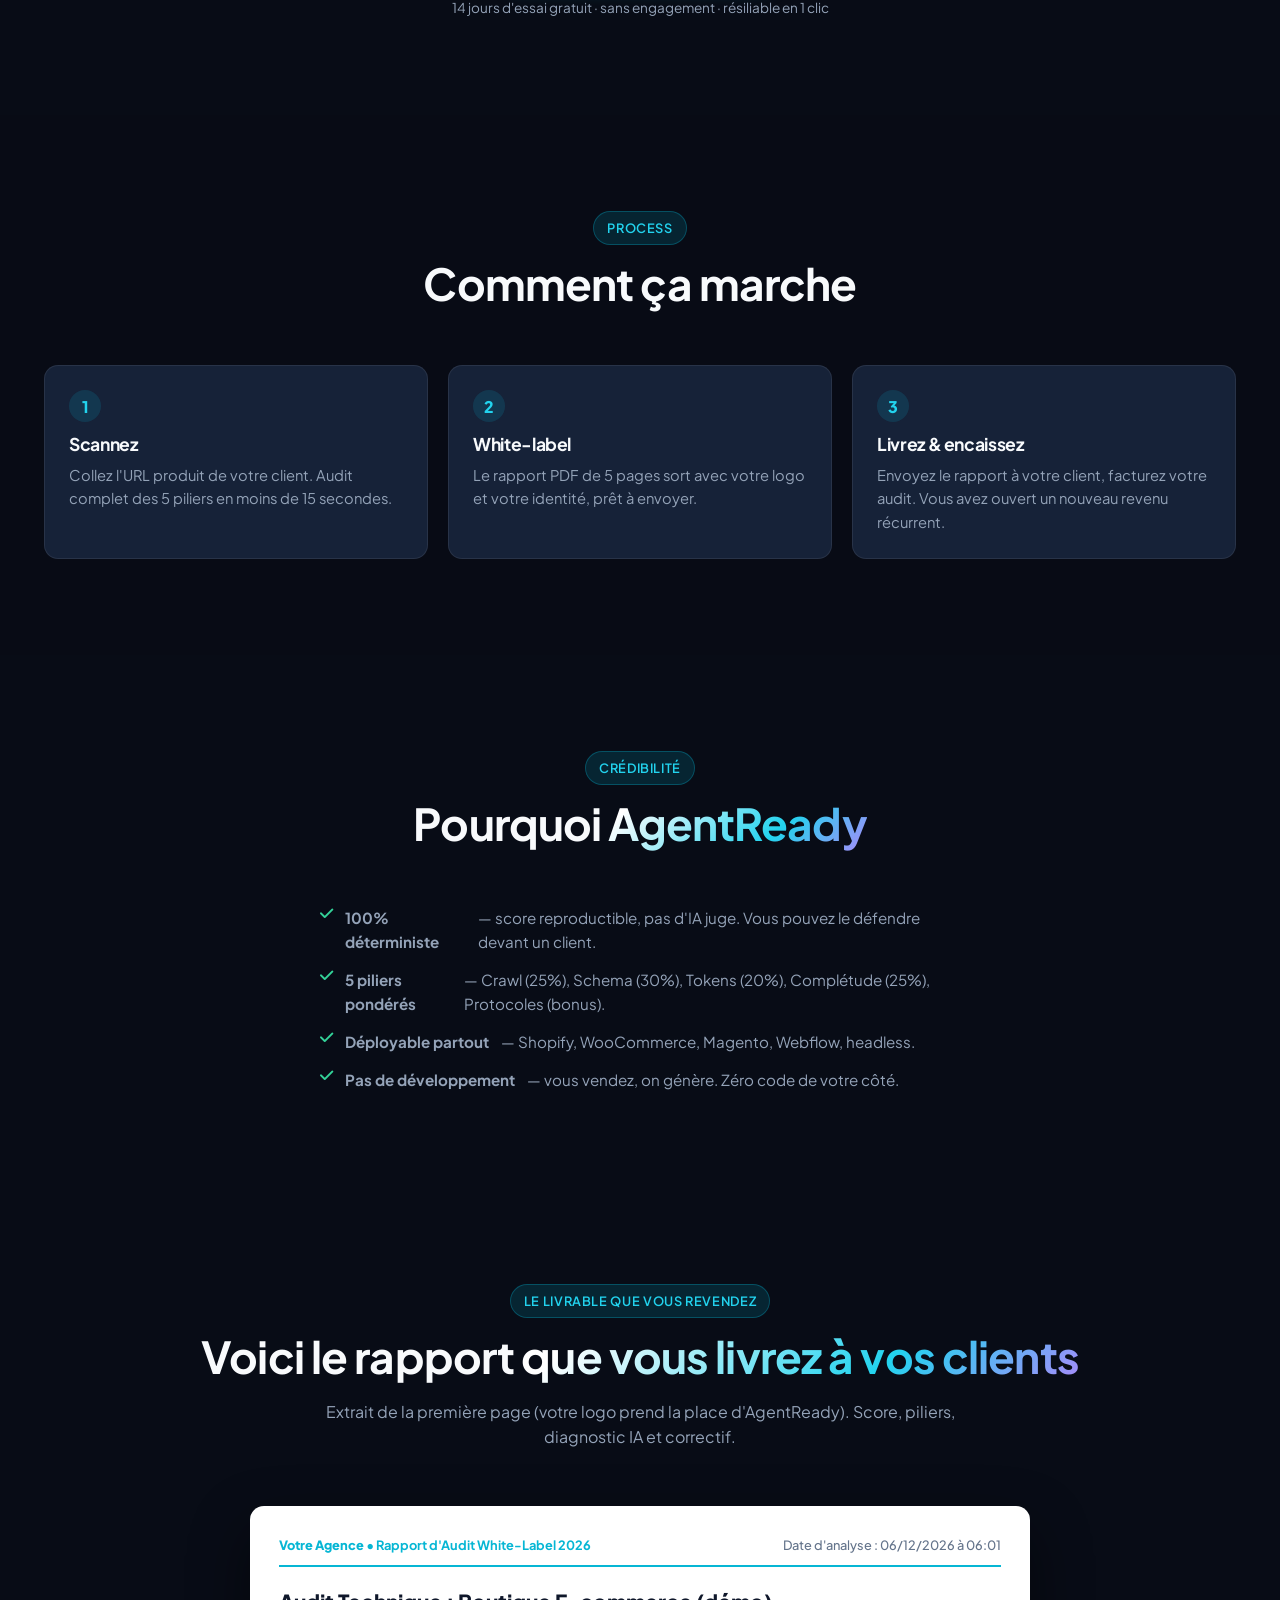
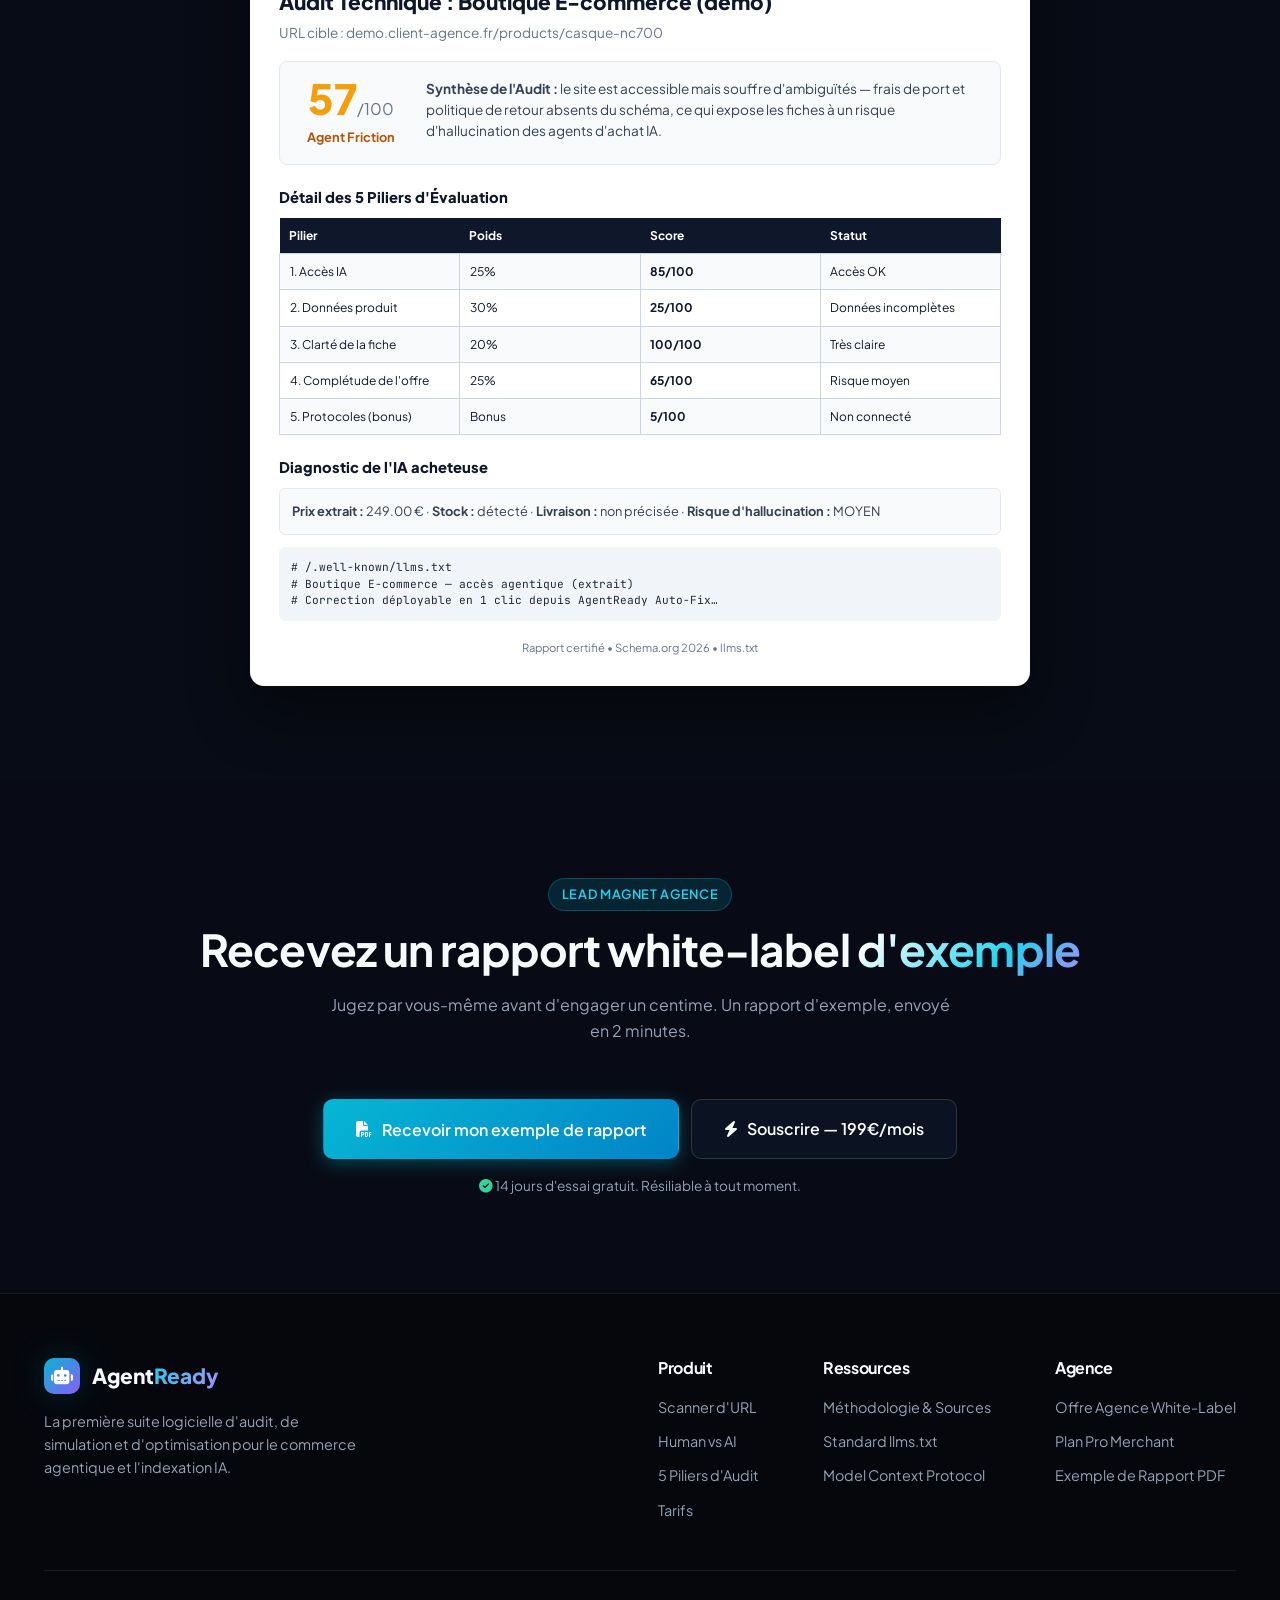
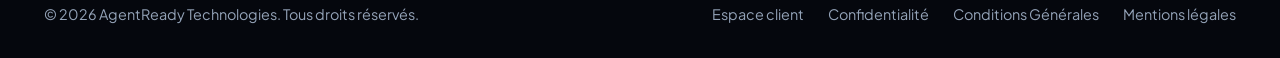
==== commit fa3fd4d3: "fix(responsive): report-preview overflow-x + table-layout fixed + footer flex-wrap + dashboard min-w" ====
--- a/agencies.html
+++ b/agencies.html
@@ -466,7 +466,7 @@
 
       <div class="footer-bottom">
         <div>© 2026 AgentReady Technologies. Tous droits réservés.</div>
-        <div style="display: flex; gap: 1.5rem;">
+        <div style="display: flex; gap: 1.5rem; flex-wrap: wrap;">
           <a href="/espace-client" style="color: var(--text-muted); text-decoration: none;">Espace client</a>
           <a href="/confidentialite" style="color: var(--text-muted); text-decoration: none;">Confidentialité</a>
           <a href="/cgu" style="color: var(--text-muted); text-decoration: none;">Conditions Générales</a>
--- a/css/components.css
+++ b/css/components.css
@@ -1631,6 +1631,7 @@
   color: #0f172a;
   border-radius: 14px;
   padding: 1.75rem;
+  overflow-x: auto;
   max-width: 780px;
   margin: 2.5rem auto 0;
   text-align: left;
@@ -1668,7 +1669,7 @@
 .report-score-status { font-size: 0.8rem; font-weight: 700; color: #b45309; margin-top: 0.35rem; }
 .report-summary-text { flex: 1; min-width: 220px; font-size: 0.85rem; color: #334155; line-height: 1.55; }
 .report-pillars-title, .report-diag-title { font-size: 0.92rem; font-weight: 800; color: #0f172a; margin: 1.3rem 0 0.55rem; }
-.report-pillars { width: 100%; border-collapse: collapse; font-size: 0.75rem; }
+.report-pillars { width: 100%; border-collapse: collapse; font-size: 0.75rem; table-layout: fixed; }
 .report-pillars th { background: #0f172a; color: #fff; text-align: left; padding: 0.5rem 0.6rem; }
 .report-pillars td { border: 1px solid #cbd5e1; padding: 0.5rem 0.6rem; }
 .report-pillars tr:nth-child(even) td { background: #f8fafc; }
